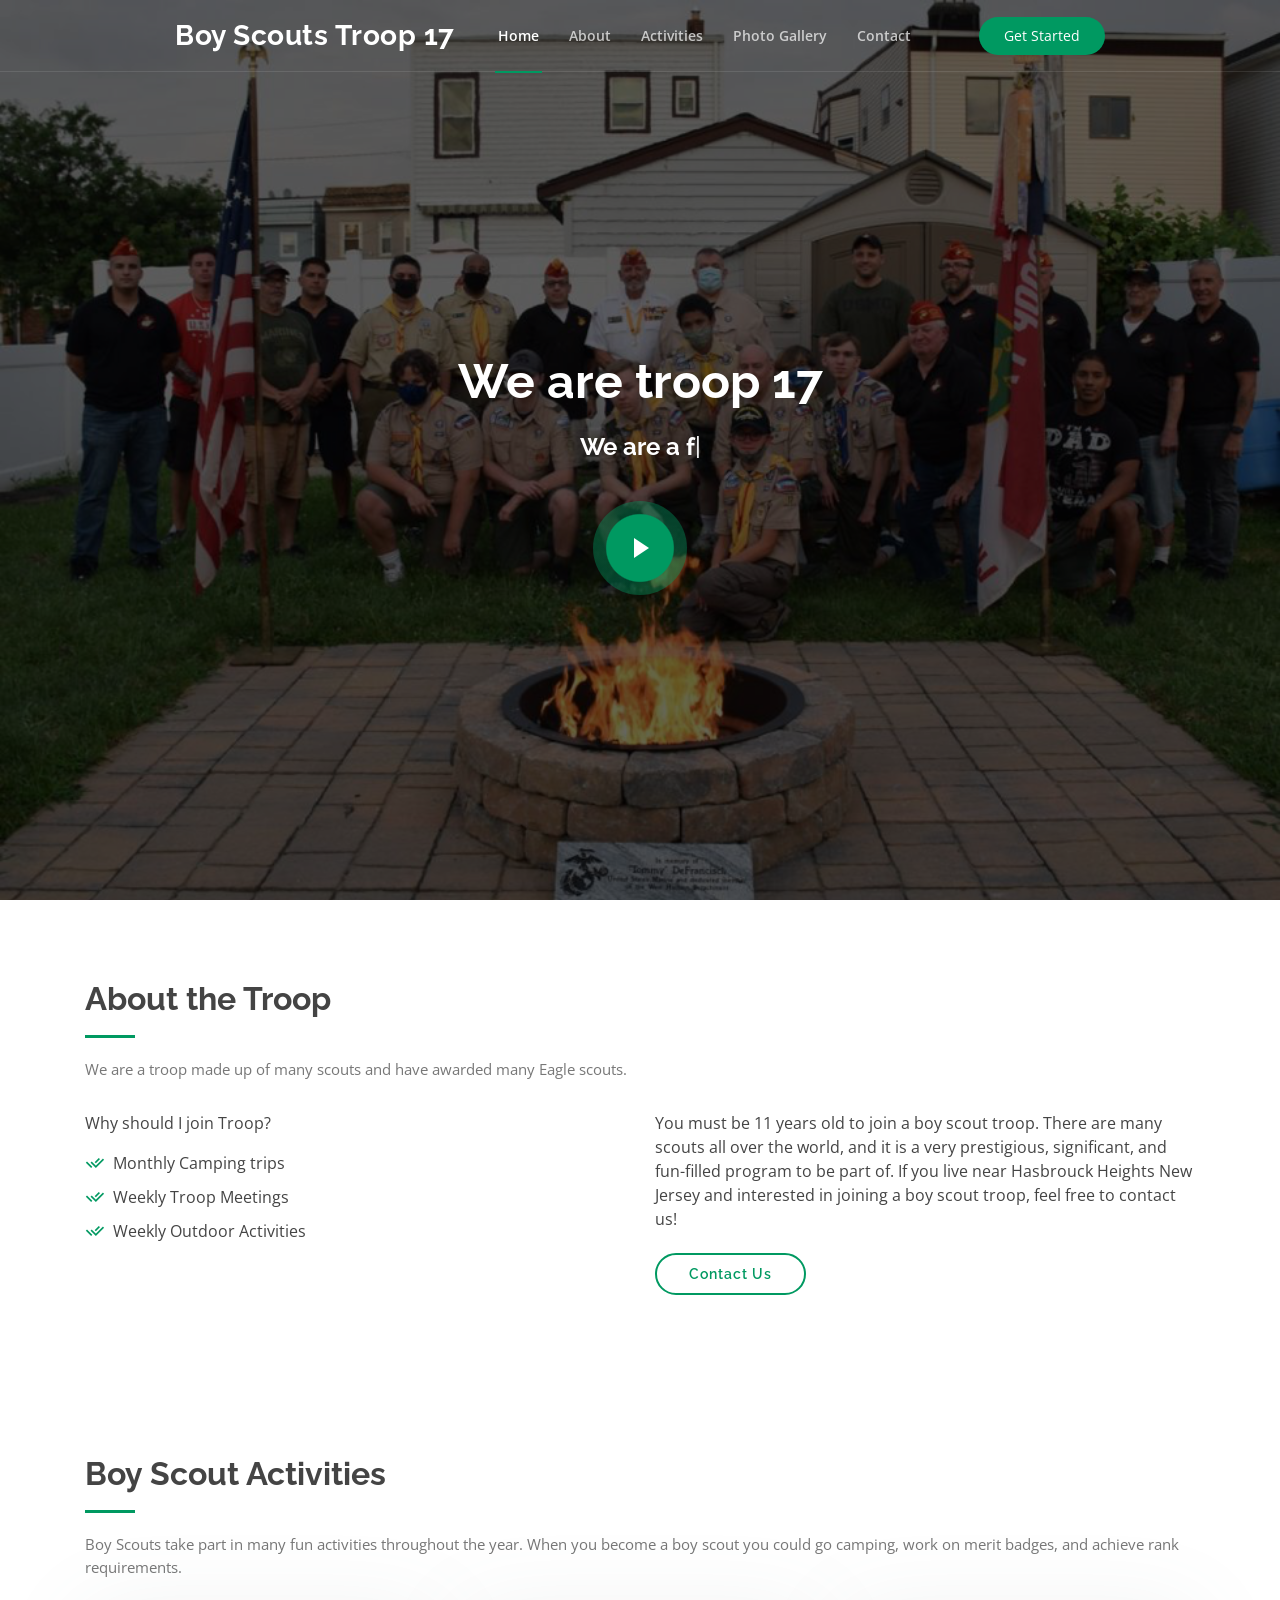
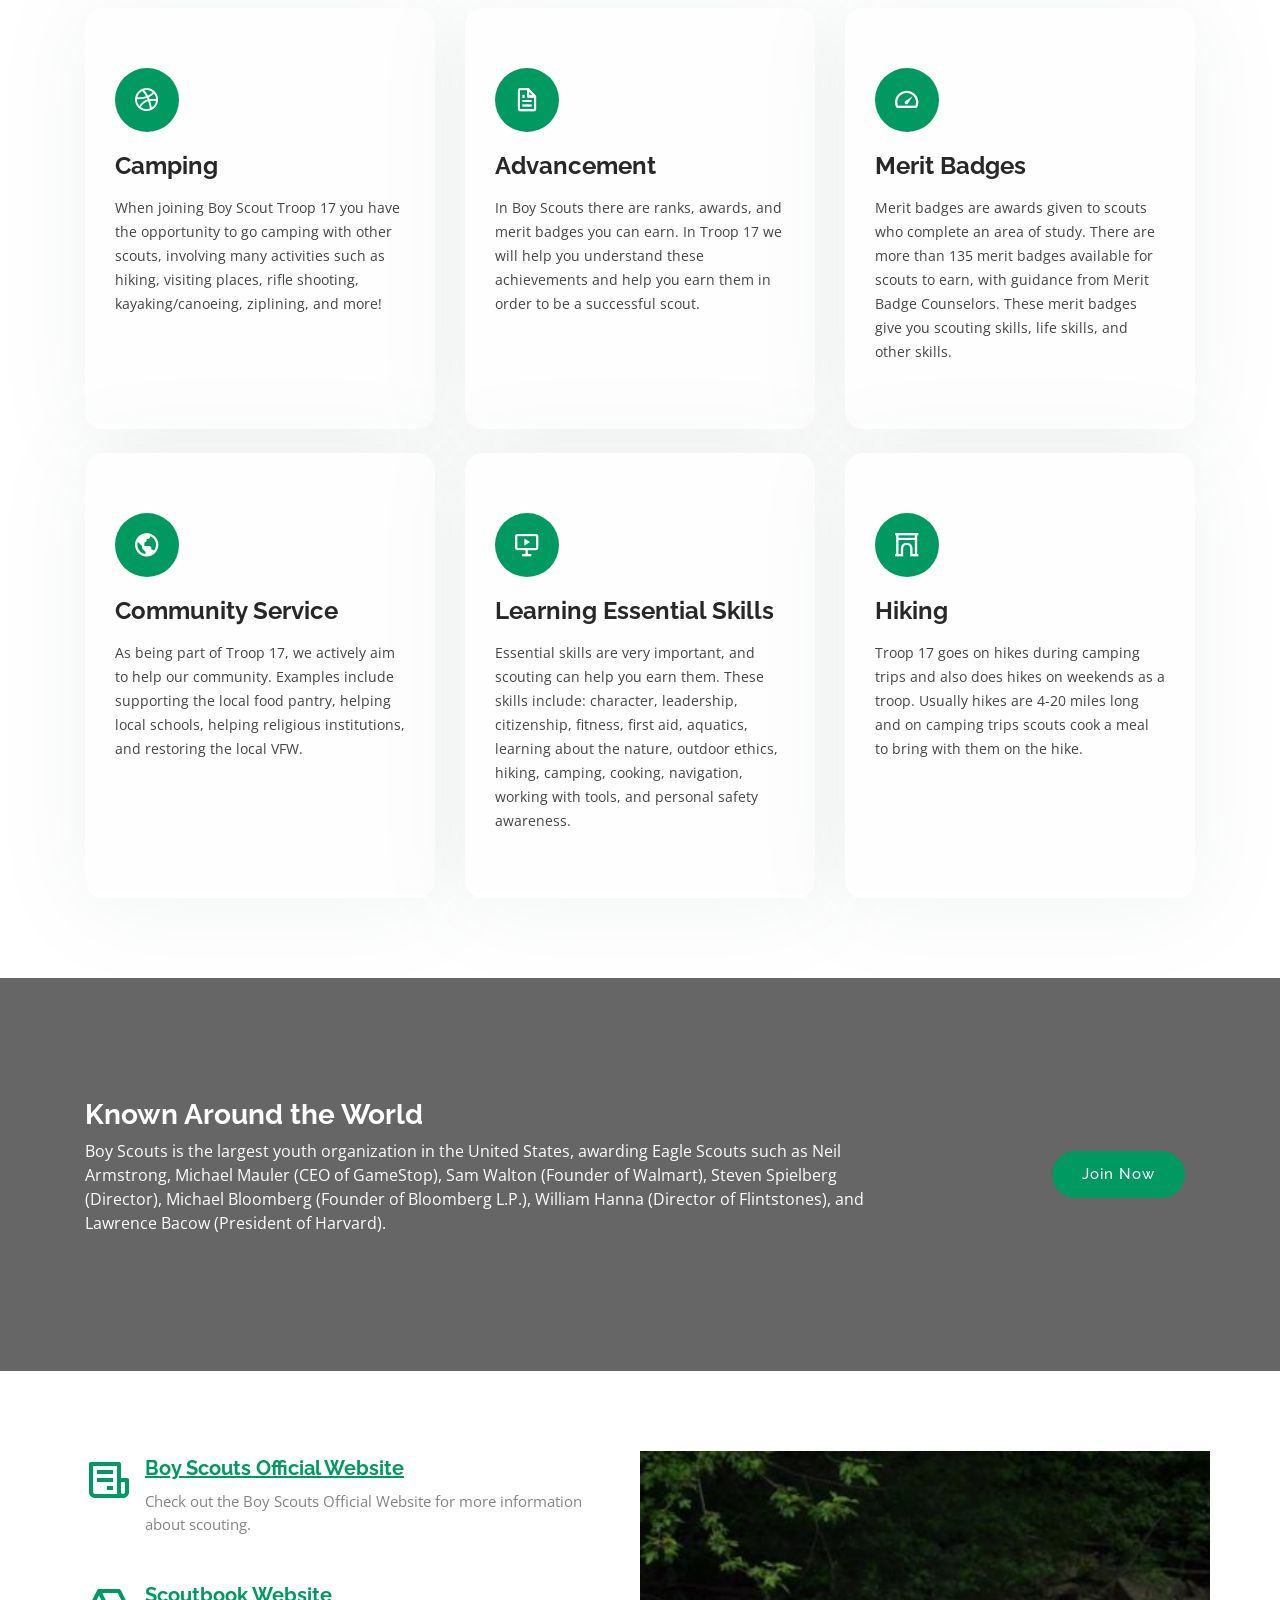
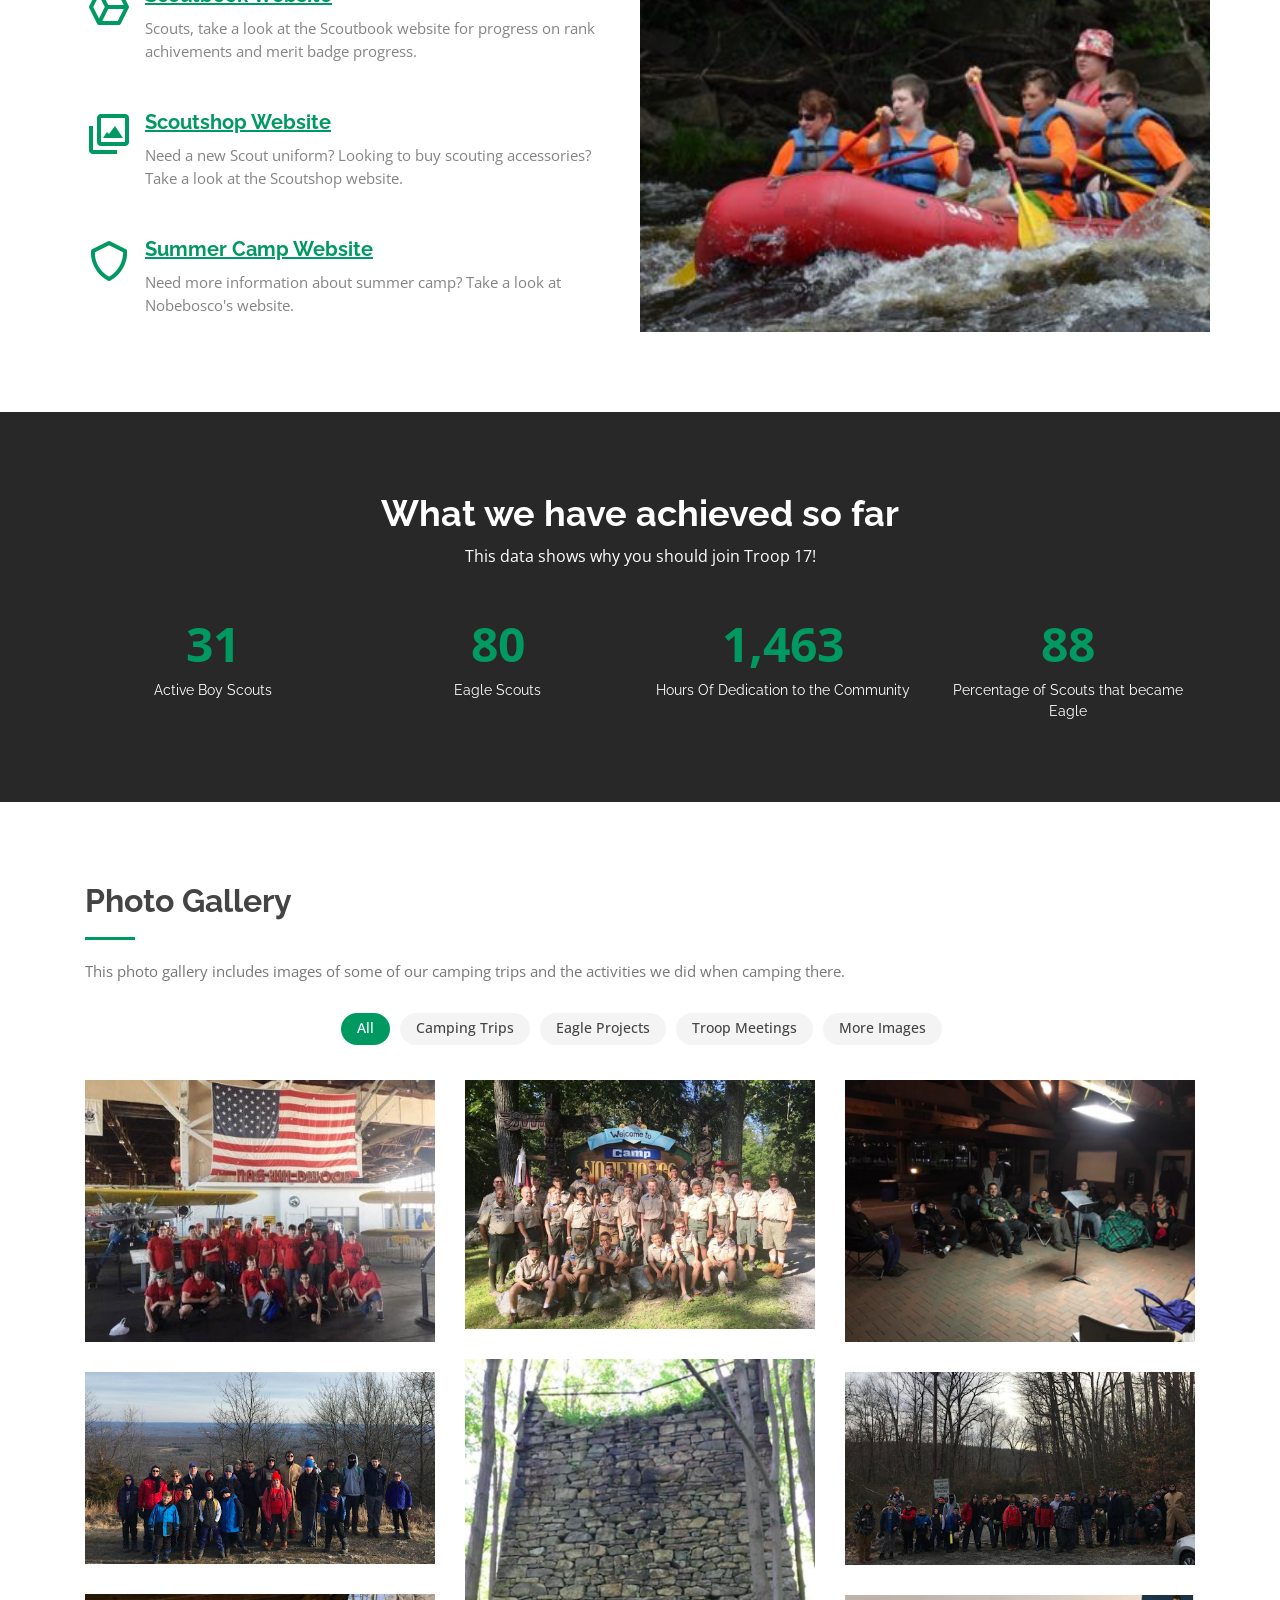
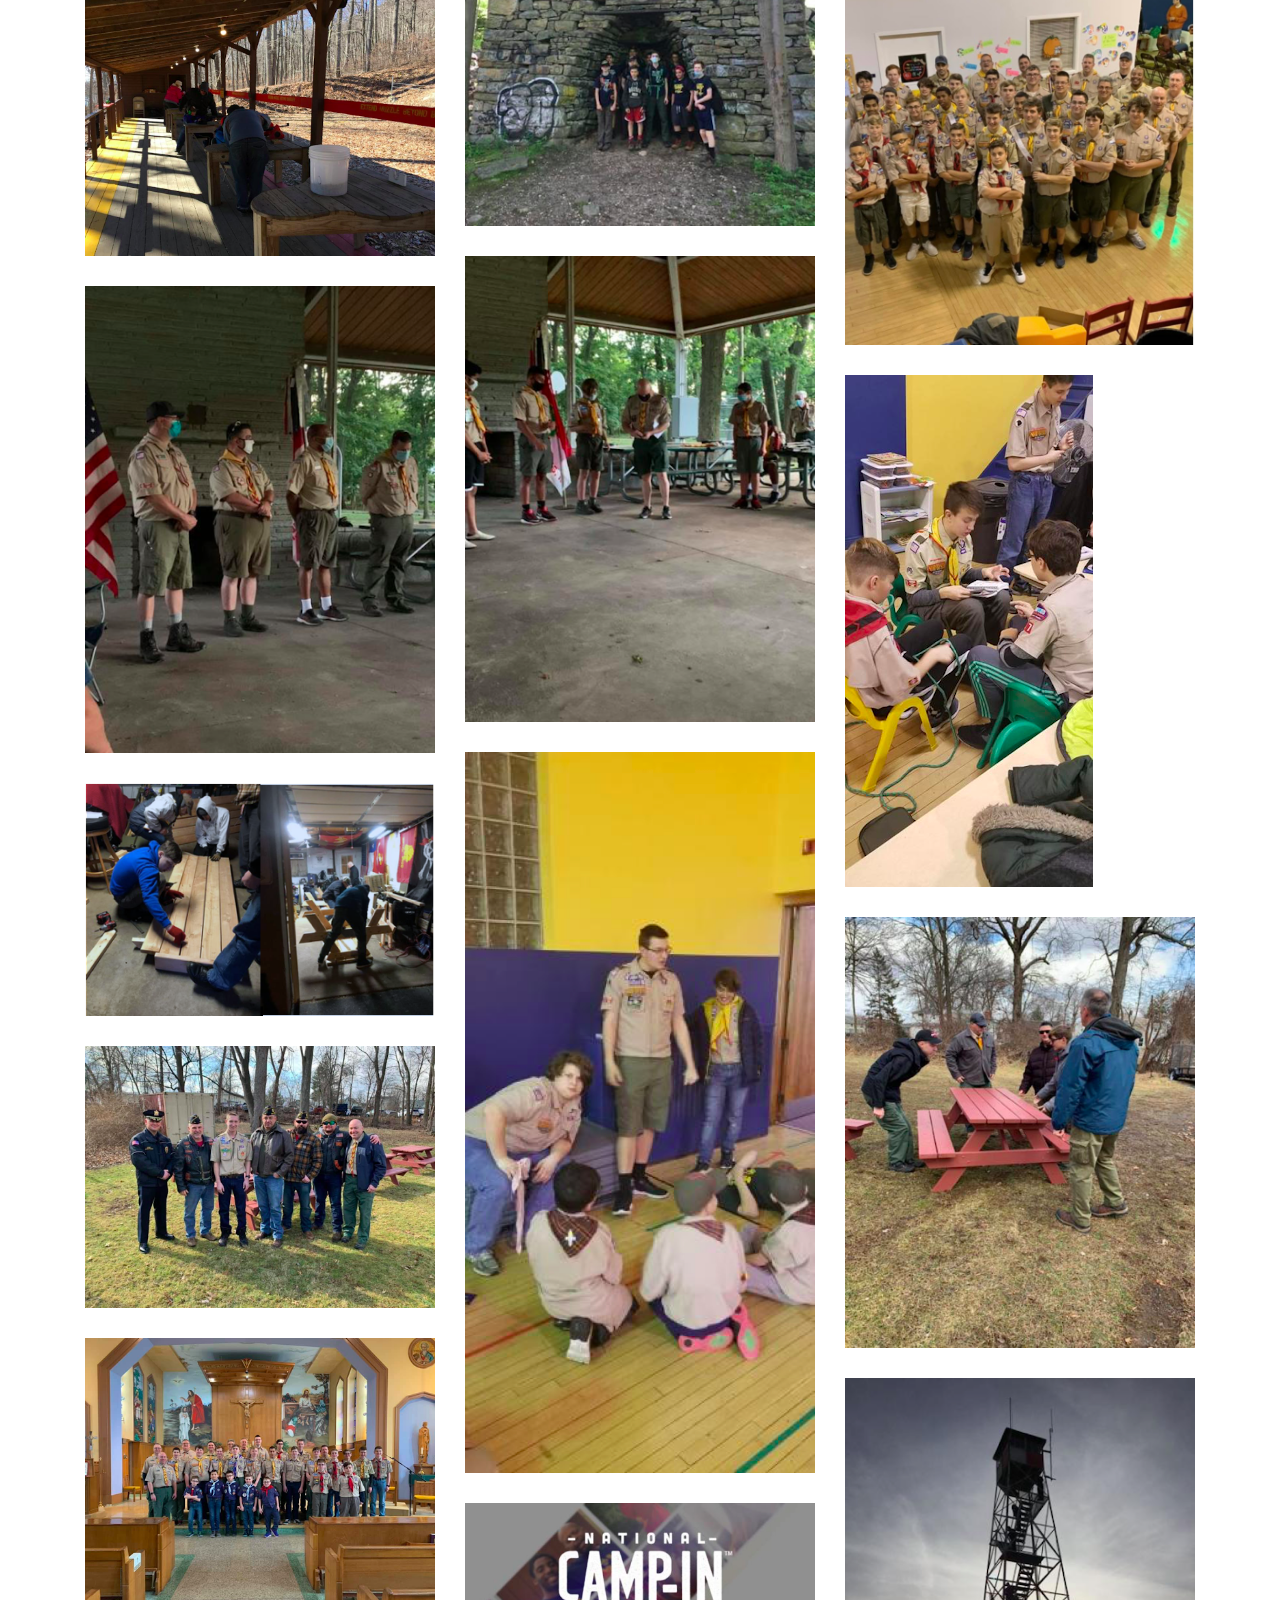
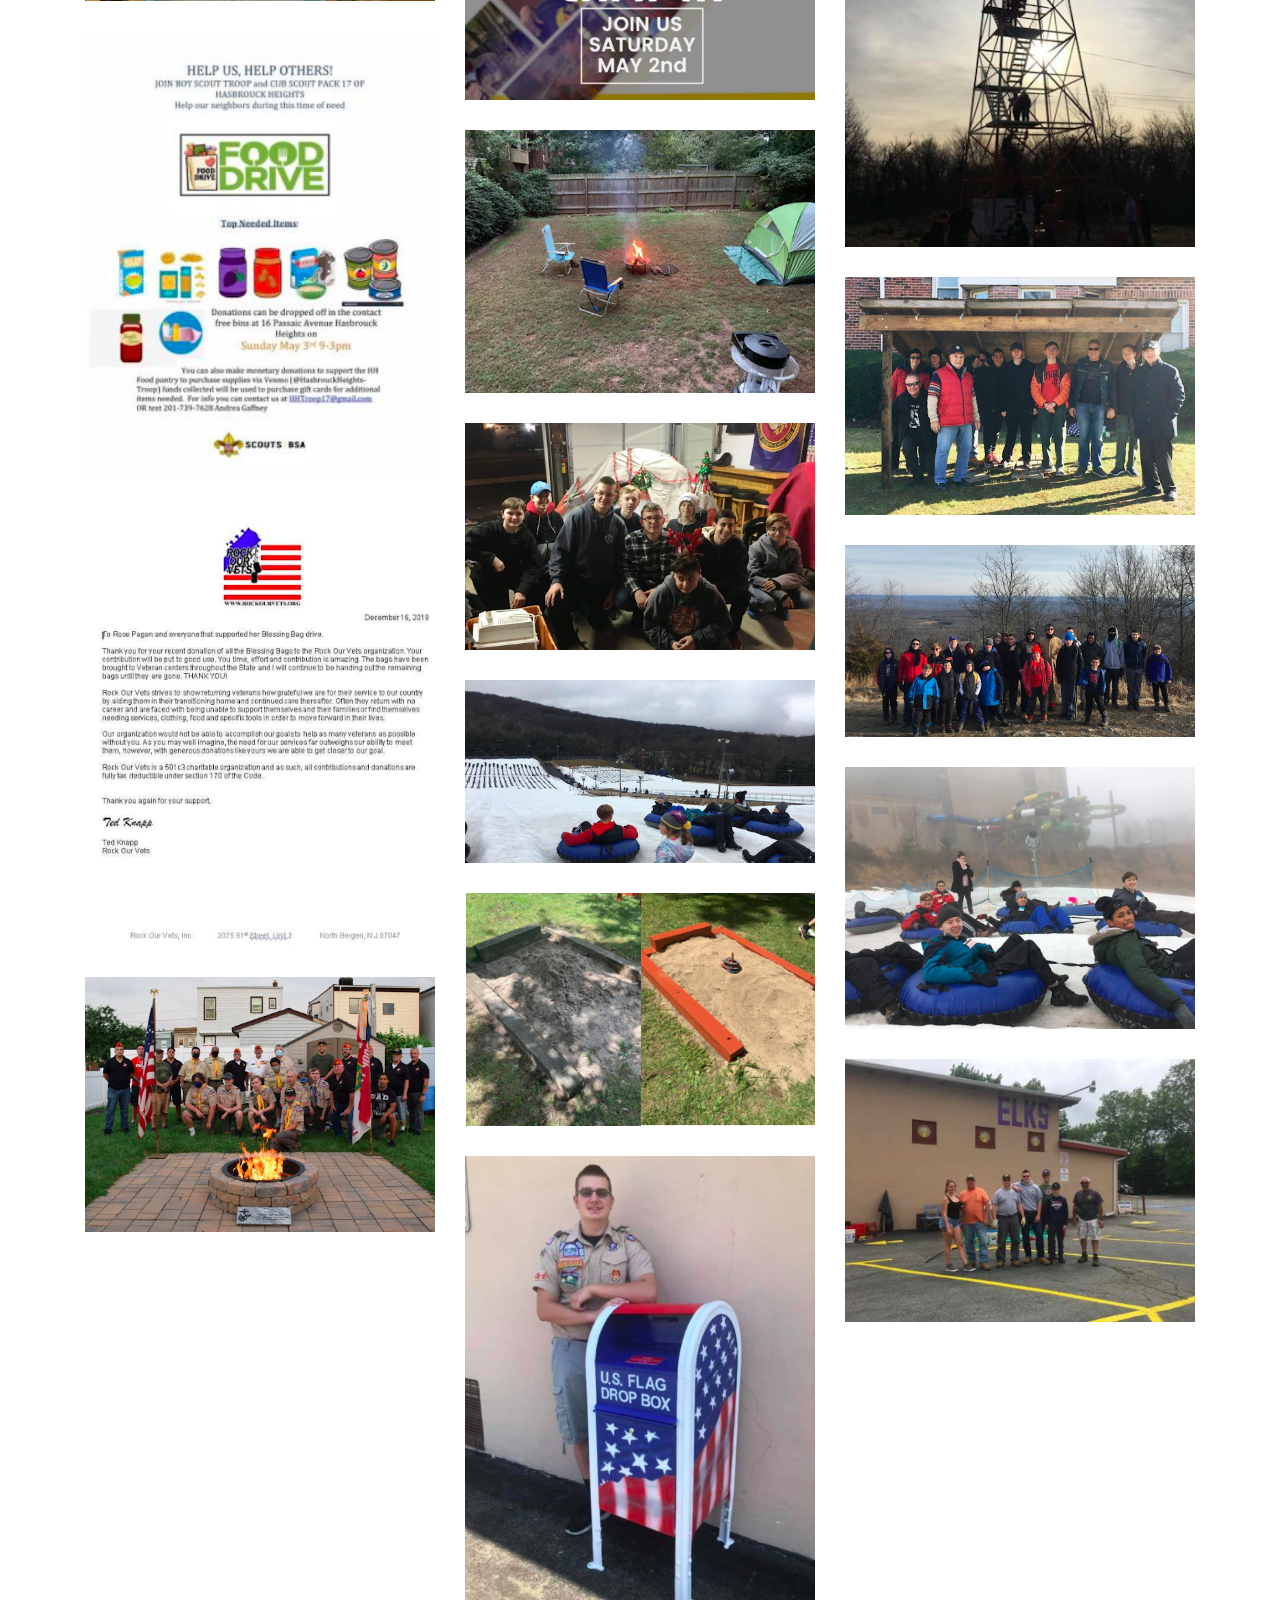
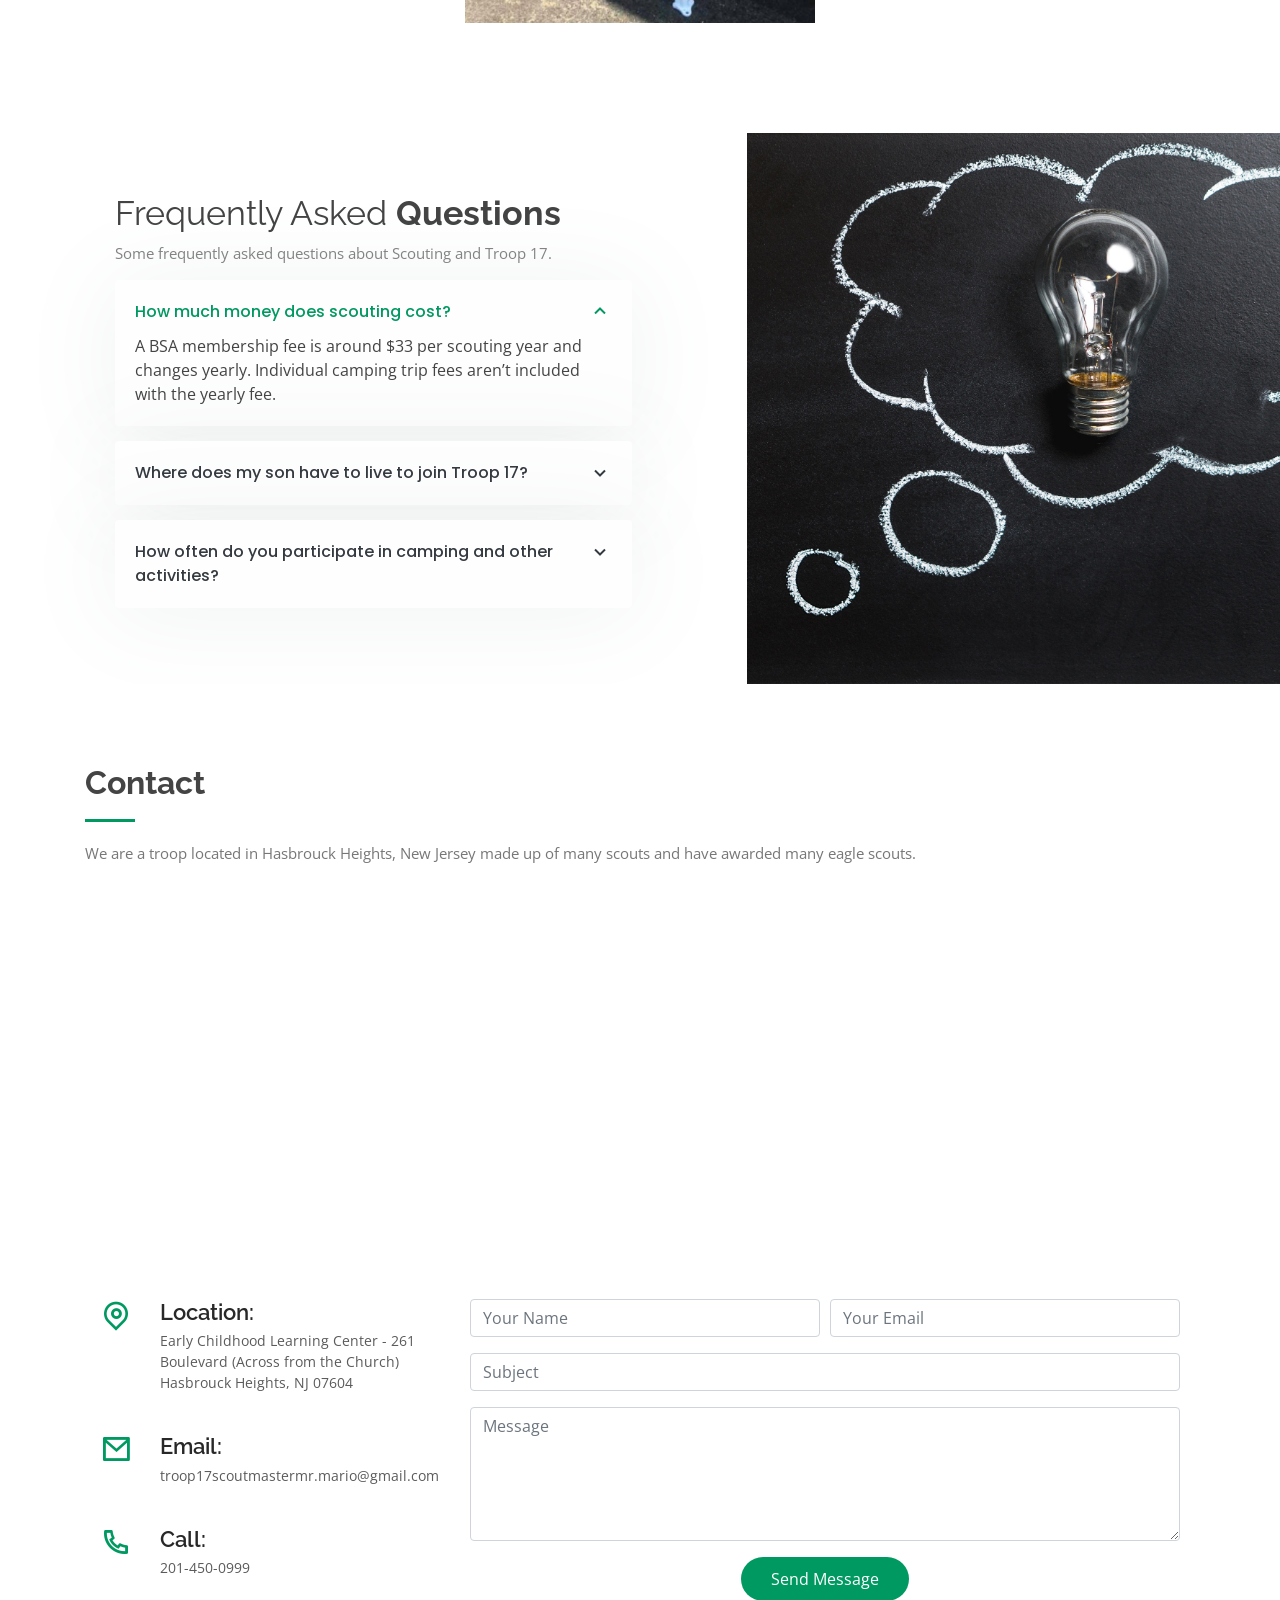
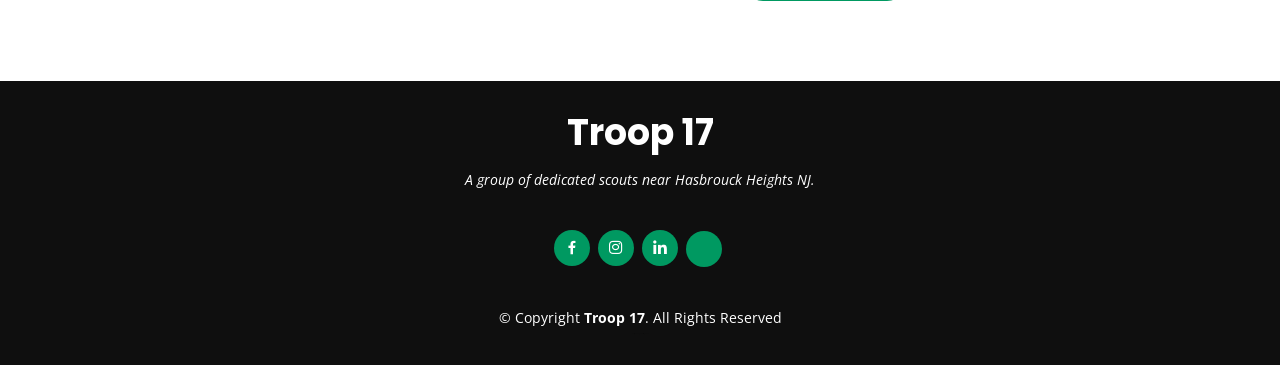
==== index.html @ 114a2022 "fixed typewriter bugs" ====
<!DOCTYPE html>
<html lang="en">

<head>
  <meta charset="utf-8">
  <meta content="width=device-width, initial-scale=1.0" name="viewport">

  <title>Troop 17</title>
  <meta content="" name="description">
  <meta content="" name="keywords">

  <!-- Favicons -->
  <link href="assets/img/hhtroop17fav.png" rel="icon">
  <link href="assets/img/hhtroop17fav.png" rel="apple-touch-icon">
  
  <!--Start of Tawk.to Script-->
<script type="text/javascript">
var Tawk_API=Tawk_API||{}, Tawk_LoadStart=new Date();
(function(){
var s1=document.createElement("script"),s0=document.getElementsByTagName("script")[0];
s1.async=true;
s1.src='https://embed.tawk.to/5f2df989ed9d9d2627091a05/default';
s1.charset='UTF-8';
s1.setAttribute('crossorigin','*');
s0.parentNode.insertBefore(s1,s0);
})();
</script>
<!--End of Tawk.to Script-->

  <!-- Google Fonts -->
  <link href="https://fonts.googleapis.com/css?family=Open+Sans:300,300i,400,400i,600,600i,700,700i|Raleway:300,300i,400,400i,500,500i,600,600i,700,700i|Poppins:300,300i,400,400i,500,500i,600,600i,700,700i" rel="stylesheet">

  <!-- Vendor CSS Files -->
  <link href="assets/vendor/bootstrap/css/bootstrap.min.css" rel="stylesheet">
  <link href="assets/vendor/icofont/icofont.min.css" rel="stylesheet">
  <link href="assets/vendor/boxicons/css/boxicons.min.css" rel="stylesheet">
  <link href="assets/vendor/remixicon/remixicon.css" rel="stylesheet">
  <link href="assets/vendor/venobox/venobox.css" rel="stylesheet">
  <link href="assets/vendor/owl.carousel/assets/owl.carousel.min.css" rel="stylesheet">

  <!-- Template Main CSS File -->
  <link href="assets/css/style.css" rel="stylesheet">

  <!--Page clip CSS-->
  <link rel="stylesheet" href="https://s.pageclip.co/v1/pageclip.css" media="screen">

  <!-- =======================================================
  * Template Name: KnightOne - v2.1.0
  * Template URL: https://bootstrapmade.com/knight-simple-one-page-bootstrap-template/
  * Author: BootstrapMade.com
  * License: https://bootstrapmade.com/license/
  ======================================================== -->
</head>

<body>

  <!-- ======= Header ======= -->
  <header id="header" class="fixed-top ">
    <div class="container-fluid">

      <div class="row justify-content-center">
        <div class="col-xl-9 d-flex align-items-center justify-content-between">
          <h1 class="logo"><a href="index.html">Boy Scouts Troop 17</a></h1>
          <!-- Uncomment below if you prefer to use an image logo -->
          <!-- <a href="index.html" class="logo"><img src="assets/img/logo.png" alt="" class="img-fluid"></a>-->

          <nav class="nav-menu d-none d-lg-block">
            <ul>
              <li class="active"><a href="index.html">Home</a></li>
              <li><a href="#about">About</a></li>
              <li><a href="#activities">Activities</a></li>
              <li><a href="#portfolio">Photo Gallery</a></li>
              <li><a href="#contact">Contact</a></li>

            </ul>
          </nav><!-- .nav-menu -->

          <a href="#about" class="get-started-btn scrollto">Get Started</a>
        </div>
      </div>

    </div>
  </header><!-- End Header -->

  <!-- ======= Hero Section ======= -->
  <section id="hero" class="d-flex flex-column justify-content-center">
    <div class="container">
      <div class="row justify-content-center">
        <div class="col-xl-8">
          <h1 class="intro-title mb-4">We are troop 17</h1>
          <h2 class="intro-subtitle"><span class="text-slider-items" style=" display: none;">We are a troop, We are a family</span><strong class="text-slider" style="color: white"></strong></h2>
          <a href="https://www.youtube.com/watch?v=chnOUp2QzLY" class="venobox play-btn mb-4" data-vbtype="video" data-autoplay="true"></a>
        </div>
      </div>
    </div>
  </section><!-- End Hero -->

  <main id="main">

    <!-- ======= About Us Section ======= -->
    <section id="about" class="about">
      <div class="container">

        <div class="section-title">
          <h2>About the Troop</h2>
          <p> We are a troop made up of many scouts and have awarded many Eagle scouts.</p>
        </div>

        <div class="row content">
          <div class="col-lg-6">
            <p>
             Why should I join Troop?
            </p>
            <ul>
              <li><i class="ri-check-double-line"></i> Monthly Camping trips</li>
              <li><i class="ri-check-double-line"></i> Weekly Troop Meetings</li>
              <li><i class="ri-check-double-line"></i> Weekly Outdoor Activities</li>
            </ul>
          </div>
          <div class="col-lg-6 pt-4 pt-lg-0">
            <p>
              You must be 11 years old to join a boy scout troop. There are many scouts all over the world, and 
              it is a very prestigious, significant, and fun-filled program to be part of. If you live near Hasbrouck Heights New Jersey 
              and interested in joining a boy scout troop, feel free to contact us!

            </p>
            <a href="#contact" class="btn-learn-more scrollto">Contact Us</a>
          </div>
        </div>

      </div>
    </section><!-- End About Us Section -->

    <!-- ======= Activities Section ======= -->
    <section id="activities" class="services">
      <div class="container">

        <div class="section-title">
          <h2>Boy Scout Activities</h2>
          <p>Boy Scouts take part in many fun activities throughout the year. When you become a boy scout you could go camping, work on merit badges, and achieve rank requirements.</p>
        </div>

        <div class="row">
          <div class="col-lg-4 col-md-6 d-flex align-items-stretch">
            <div class="icon-box">
              <div class="icon"><i class="bx bxl-dribbble"></i></div>
              <h4><a href="">Camping</a></h4>
              <p>When joining Boy Scout Troop 17 you have the opportunity to go camping with other scouts, involving many activities such as hiking, visiting places, rifle shooting, kayaking/canoeing, ziplining, and more!</p>
            </div>
          </div>

          <div class="col-lg-4 col-md-6 d-flex align-items-stretch mt-4 mt-md-0">
            <div class="icon-box">
              <div class="icon"><i class="bx bx-file"></i></div>
              <h4><a href="">Advancement</a></h4>
              <p>In Boy Scouts  there are ranks, awards, and merit badges you can earn. In Troop 17 we will help you understand these achievements and help you earn them in order to be a successful scout.</p>
            </div>
          </div>

          <div class="col-lg-4 col-md-6 d-flex align-items-stretch mt-4 mt-lg-0">
            <div class="icon-box">
              <div class="icon"><i class="bx bx-tachometer"></i></div>
              <h4><a href="">Merit Badges</a></h4>
              <p>Merit badges are awards given to scouts who complete an area of study. There are more than 135 merit badges available for scouts to earn, with guidance from Merit Badge Counselors. These merit badges give you scouting skills, life skills, and other skills.</p>
            </div>
          </div>

          <div class="col-lg-4 col-md-6 d-flex align-items-stretch mt-4">
            <div class="icon-box">
              <div class="icon"><i class="bx bx-world"></i></div>
              <h4><a href="">Community Service</a></h4>
              <p>As being part of Troop 17, we actively aim to help our community. Examples include supporting the local food pantry, helping local schools, helping religious institutions, and restoring the local VFW.</p>
            </div>
          </div>

          <div class="col-lg-4 col-md-6 d-flex align-items-stretch mt-4">
            <div class="icon-box">
              <div class="icon"><i class="bx bx-slideshow"></i></div>
              <h4><a href="">Learning Essential Skills</a></h4>
              <p>Essential skills are very important, and scouting can help you earn them. These skills include: character, leadership, citizenship, fitness, first aid, aquatics, learning about the nature, outdoor ethics, hiking, camping, cooking, navigation, working with tools, and personal safety awareness.</p>
            </div>
          </div>

          <div class="col-lg-4 col-md-6 d-flex align-items-stretch mt-4">
            <div class="icon-box">
              <div class="icon"><i class="bx bx-arch"></i></div>
              <h4><a href="">Hiking</a></h4>
              <p>Troop 17 goes on hikes during camping trips and also does hikes on weekends as a troop. Usually hikes are 4-20 miles long and on camping trips scouts cook a meal to bring with them on the hike.</p>
            </div>
          </div>

        </div>

      </div>
    </section><!-- End Activities Section -->

    <!-- ======= Cta Section ======= -->
    <section id="cta" class="cta">
      <div class="container">

        <div class="row">
          <div class="col-lg-9 text-center text-lg-left">
            <h3>Known Around the World</h3>
            <p>Boy Scouts is the largest youth organization in the United States, awarding Eagle Scouts such as Neil Armstrong, Michael Mauler (CEO of GameStop), Sam Walton (Founder of Walmart), Steven Spielberg (Director), Michael Bloomberg (Founder of Bloomberg L.P.), William Hanna (Director of Flintstones), and Lawrence Bacow (President of Harvard).</p>
          </div>
          <div class="col-lg-3 cta-btn-container text-center">
            <a href="#contact" class="cta-btn align-middle scrollto" href="#">Join Now</a> 
          </div>
        </div>

      </div>
    </section><!-- End Cta Section -->

    <!-- ======= Features Section ======= -->
    <section id="features" class="features">
      <div class="container">

        <div class="row">
          <div class="col-lg-6 order-2 order-lg-1">
            <div class="icon-box mt-5 mt-lg-0">
              <i class="bx bx-receipt"></i>
              <a href="http://www.scouting.org"><h4><u>Boy Scouts Official Website</a></u></h4>
              <p>Check out the Boy Scouts Official Website for more information about scouting.</p>
            </div>
            <div class="icon-box mt-5">
              <i class="bx bx-cube-alt"></i>
              <a href="http://www.scoutbook.com"><h4><u>Scoutbook Website</a></u></h4>
              <p>Scouts, take a look at the Scoutbook website for progress on rank achivements and merit badge progress.</p>
            </div>
            <div class="icon-box mt-5">
              <i class="bx bx-images"></i>
              <a href="http://www.scoutshop.org"><h4><u>Scoutshop Website</a></u></h4>
              <p>Need a new Scout uniform? Looking to buy scouting accessories? Take a look at the Scoutshop website.</p>
            </div>
            <div class="icon-box mt-5">
              <i class="bx bx-shield"></i>
              <a href="http://www.campnobebosco.org"><h4><u>Summer Camp Website</a></u></h4>
              <p>Need more information about summer camp? Take a look at Nobebosco's website.</p>
            </div>
          </div>
          <div class="image col-lg-6 order-1 order-lg-2" style='background-image: url("assets/img/features.jpg");'></div>
        </div>

      </div>
    </section><!-- End Features Section -->

    <!-- ======= Counts Section ======= -->
    <section id="counts" class="counts">
      <div class="container">

        <div class="text-center title">
          <h3>What we have achieved so far</h3>
          <p>This data shows why you should join Troop 17!</p>
        </div>

        <div class="row counters">

          <div class="col-lg-3 col-6 text-center">
            <span data-toggle="counter-up">31</span>
            <p>Active Boy Scouts</p>
          </div>

          <div class="col-lg-3 col-6 text-center">
            <span data-toggle="counter-up">80</span>
            <p>Eagle Scouts</p>
          </div>

          <div class="col-lg-3 col-6 text-center">
            <span data-toggle="counter-up">1,463</span>
            <p>Hours Of Dedication to the Community</p>
          </div>

          <div class="col-lg-3 col-6 text-center">
            <span data-toggle="counter-up">88</span>
            <p>Percentage of Scouts that became Eagle</p>
          </div>
          
        </div>

      </div>
    </section><!-- End Counts Section -->

    <!-- ======= Photo Gallery Section ======= -->
    <section id="portfolio" class="portfolio">
      <div class="container">

        <div class="section-title">
          <h2>Photo Gallery</h2>
          <p>This photo gallery includes images of some of our camping trips and the activities we did when camping there.</p>
        </div>

        <div class="row">
          <div class="col-lg-12 d-flex justify-content-center">
            <ul id="portfolio-flters">
              <li data-filter="*" class="filter-active">All</li>
              <li data-filter=".filter-app">Camping Trips</li>
              <li data-filter=".filter-card">Eagle Projects</li>
              <li data-filter=".filter-web">Troop Meetings</li>
              <li data-filter=".filter-img">More Images</li>
            </ul>
          </div>
        </div>

        <div class="row portfolio-container">

          <div class="col-lg-4 col-md-6 portfolio-item filter-app">
            <img src="assets/img/portfolio/portfolio-1.jpg" class="img-fluid" alt="">
            <div class="portfolio-info">
              <h4>US Coastguard Bootcamp</h4>
              <p>Cape May Camping</p>
              <a href="assets/img/portfolio/portfolio-1.jpg" data-gall="portfolioGallery" class="venobox preview-link" title="Camping Trip 1"><i class="bx bx-plus"></i></a>
            </div>
          </div>

          <div class="col-lg-4 col-md-6 portfolio-item filter-app">
            <img src="assets/img/portfolio/portfolio-2.jpg" class="img-fluid" alt="">
            <div class="portfolio-info">
              <h4>Summer Camp 2019</h4>
              <p>Camp NoBebosco</p>
              <a href="assets/img/portfolio/portfolio-2.jpg" data-gall="portfolioGallery" class="venobox preview-link" title="Camping Trip 2"><i class="bx bx-plus"></i></a>
            </div>
          </div>

          <div class="col-lg-4 col-md-6 portfolio-item filter-app">
            <img src="assets/img/portfolio/portfolio-3.jpg" class="img-fluid" alt="">
            <div class="portfolio-info">
              <h4>Catholic Retreat</h4>
              <p>Palisades Interstate Park</p>
              <a href="assets/img/portfolio/portfolio-3.jpg" data-gall="portfolioGallery" class="venobox preview-link" title="Camping Trip 3"><i class="bx bx-plus"></i></a>
            </div>
          </div>
          
          <div class="col-lg-4 col-md-6 portfolio-item filter-app">
            <img src="assets/img/portfolio/portfolio-16.jpg" class="img-fluid" alt="">
            <div class="portfolio-info">
              <h4>Splitrock Reservoir Camping</h4>
              <p>16 mile hike</p>
              <a href="assets/img/portfolio/portfolio-16.jpg" data-gall="portfolioGallery" class="venobox preview-link" title="Camping Trip 4"><i class="bx bx-plus"></i></a>
            </div>
          </div>
          
          <div class="col-lg-4 col-md-6 portfolio-item filter-app">
            <img src="assets/img/portfolio/portfolio-17.jpg" class="img-fluid" alt="">
            <div class="portfolio-info">
              <h4>NoBeBosCo Cabin Camping</h4>
              <p>February 14-17, 2020</p>
              <a href="assets/img/portfolio/portfolio-17.jpg" data-gall="portfolioGallery" class="venobox preview-link" title="Camping Trip 5"><i class="bx bx-plus"></i></a>
            </div>
          </div>
          
          <div class="col-lg-4 col-md-6 portfolio-item filter-app">
            <img src="assets/img/portfolio/portfolio-18.jpg" class="img-fluid" alt="">
            <div class="portfolio-info">
              <h4>NoBeBosCo Cabin Camping</h4>
              <p>February 14-17, 2020</p>
              <a href="assets/img/portfolio/portfolio-18.jpg" data-gall="portfolioGallery" class="venobox preview-link" title="Camping Trip 6"><i class="bx bx-plus"></i></a>
            </div>
          </div>
          
          <div class="col-lg-4 col-md-6 portfolio-item filter-app">
            <img src="assets/img/portfolio/portfolio-19.jpg" class="img-fluid" alt="">
            <div class="portfolio-info">
              <h4>NoBeBosCo Cabin Camping</h4>
              <p>February 14-17, 2020</p>
              <a href="assets/img/portfolio/portfolio-19.jpg" data-gall="portfolioGallery" class="venobox preview-link" title="Camping Trip 7"><i class="bx bx-plus"></i></a>
            </div>
          </div>

          <div class="col-lg-4 col-md-6 portfolio-item filter-web">
            <img src="assets/img/portfolio/portfolio-4.jpg" class="img-fluid" alt="">
            <div class="portfolio-info">
              <h4>Court of Honor</h4>
              <p>October 2019</p>
              <a href="assets/img/portfolio/portfolio-4.jpg" data-gall="portfolioGallery" class="venobox preview-link" title="Troop Meeting 1"><i class="bx bx-plus"></i></a>
            </div>
          </div>
          
          <div class="col-lg-4 col-md-6 portfolio-item filter-web">
            <img src="assets/img/portfolio/portfolio-20.jpg" class="img-fluid" alt="">
            <div class="portfolio-info">
              <h4>Court of Honor during Pandemic</h4>
              <p>July 9, 2020</p>
              <a href="assets/img/portfolio/portfolio-20.jpg" data-gall="portfolioGallery" class="venobox preview-link" title="Troop Meeting 4"><i class="bx bx-plus"></i></a>
            </div>
          </div>
          
          <div class="col-lg-4 col-md-6 portfolio-item filter-web">
            <img src="assets/img/portfolio/portfolio-21.jpg" class="img-fluid" alt="">
            <div class="portfolio-info">
              <h4>Court of Honor during Pandemic</h4>
              <p>July 9, 2020</p>
              <a href="assets/img/portfolio/portfolio-21.jpg" data-gall="portfolioGallery" class="venobox preview-link" title="Troop Meeting 5"><i class="bx bx-plus"></i></a>
            </div>
          </div>

          <div class="col-lg-4 col-md-6 portfolio-item filter-web">
            <img src="assets/img/portfolio/portfolio-5.jpg" class="img-fluid" alt="">
            <div class="portfolio-info">
              <h4>Scouts Teaching Scouts</h4>
              <p>Troop Meeting</p>
              <a href="assets/img/portfolio/portfolio-5.jpg" data-gall="portfolioGallery" class="venobox preview-link" title="Troop Meeting 2"><i class="bx bx-plus"></i></a>
            </div>
          </div>

          <div class="col-lg-4 col-md-6 portfolio-item filter-web">
            <img src="assets/img/portfolio/portfolio-6.jpg" class="img-fluid" alt="">
            <div class="portfolio-info">
              <h4>2020 Klondike Preparation</h4>
              <p>Troop Meeting</p>
              <a href="assets/img/portfolio/portfolio-6.jpg" data-gall="portfolioGallery" class="venobox preview-link" title="Troop Meeting 3"><i class="bx bx-plus"></i></a>
            </div>
          </div>

          <div class="col-lg-4 col-md-6 portfolio-item filter-card">
            <img src="assets/img/portfolio/portfolio-7.jpg" class="img-fluid" alt="">
            <div class="portfolio-info">
              <h4>Ray Pizzo’s Eagle Project</h4>
              <p>Eagle Project</p>
              <a href="assets/img/portfolio/portfolio-7.jpg" data-gall="portfolioGallery" class="venobox preview-link" title="Eagle Project 1"><i class="bx bx-plus"></i></a>
            </div>
          </div>
          
          <div class="col-lg-4 col-md-6 portfolio-item filter-card">
            <img src="assets/img/portfolio/portfolio-10.jpg" class="img-fluid" alt="">
            <div class="portfolio-info">
              <h4>Ray Pizzo’s Eagle Project</h4>
              <p>Eagle Project</p>
              <a href="assets/img/portfolio/portfolio-10.jpg" data-gall="portfolioGallery" class="venobox preview-link" title="Eagle Project 2"><i class="bx bx-plus"></i></a>
            </div>
          </div>
          
          <div class="col-lg-4 col-md-6 portfolio-item filter-card">
            <img src="assets/img/portfolio/portfolio-11.jpg" class="img-fluid" alt="">
            <div class="portfolio-info">
              <h4>Ray Pizzo’s Eagle Project</h4>
              <p>Eagle Project</p>
              <a href="assets/img/portfolio/portfolio-11.jpg" data-gall="portfolioGallery" class="venobox preview-link" title="Eagle Project 3"><i class="bx bx-plus"></i></a>
            </div>
          </div>
          
          <div class="col-lg-4 col-md-6 portfolio-item filter-img">
            <img src="assets/img/portfolio/portfolio-12.jpg" class="img-fluid" alt="">
            <div class="portfolio-info">
              <h4>Troop 17 & Pack 17 Scout Sunday</h4>
              <p>Corpus Christi Church Mass</p>
              <a href="assets/img/portfolio/portfolio-12.jpg" data-gall="portfolioGallery" class="venobox preview-link" title="More Images 1"><i class="bx bx-plus"></i></a>
            </div>
          </div>
          
          <div class="col-lg-4 col-md-6 portfolio-item filter-img">
            <img src="assets/img/portfolio/portfolio-24.jpg" class="img-fluid" alt="">
            <div class="portfolio-info">
              <h4>Firetower NoBeBosCo</h4>
              <p>Hiking Trip</p>
              <a href="assets/img/portfolio/portfolio-24.jpg" data-gall="portfolioGallery" class="venobox preview-link" title="More Images 2"><i class="bx bx-plus"></i></a>
            </div>
          </div>
          
          <div class="col-lg-4 col-md-6 portfolio-item filter-img">
            <img src="assets/img/portfolio/portfolio-25.jpg" class="img-fluid" alt="">
            <div class="portfolio-info">
              <h4>Virtual National Camporee</h4>
              <p>May 2-3, 2020</p>
              <a href="assets/img/portfolio/portfolio-25.jpg" data-gall="portfolioGallery" class="venobox preview-link" title="More Images 3"><i class="bx bx-plus"></i></a>
            </div>
          </div>
          
          <div class="col-lg-4 col-md-6 portfolio-item filter-img">
            <img src="assets/img/portfolio/portfolio-26.jpg" class="img-fluid" alt="">
            <div class="portfolio-info">
              <h4>Virtual Food Drive</h4>
              <p>April 30, 2020</p>
              <a href="assets/img/portfolio/portfolio-26.jpg" data-gall="portfolioGallery" class="venobox preview-link" title="More Images 4"><i class="bx bx-plus"></i></a>
            </div>
          </div>
          
          <div class="col-lg-4 col-md-6 portfolio-item filter-img">
            <img src="assets/img/portfolio/portfolio-27.jpg" class="img-fluid" alt="">
            <div class="portfolio-info">
              <h4>Overnight Virtual Camping</h4>
              <p>May 5, 2020</p>
              <a href="assets/img/portfolio/portfolio-27.jpg" data-gall="portfolioGallery" class="venobox preview-link" title="More Images 5"><i class="bx bx-plus"></i></a>
            </div>
          </div>
          
          <div class="col-lg-4 col-md-6 portfolio-item filter-img">
            <img src="assets/img/portfolio/portfolio-28.jpg" class="img-fluid" alt="">
            <div class="portfolio-info">
              <h4>Assisting Nativity Setup</h4>
              <p>Corpus Christi Church</p>
              <a href="assets/img/portfolio/portfolio-28.jpg" data-gall="portfolioGallery" class="venobox preview-link" title="More Images 6"><i class="bx bx-plus"></i></a>
            </div>
          </div>
          
          <div class="col-lg-4 col-md-6 portfolio-item filter-img">
            <img src="assets/img/portfolio/portfolio-29.jpg" class="img-fluid" alt="">
            <div class="portfolio-info">
              <h4>Parade Float Decoration</h4>
              <p>Thanksgiving/Christmas Parade</p>
              <a href="assets/img/portfolio/portfolio-29.jpg" data-gall="portfolioGallery" class="venobox preview-link" title="More Images 7"><i class="bx bx-plus"></i></a>
            </div>
          </div>
          
          <div class="col-lg-4 col-md-6 portfolio-item filter-img">
            <img src="assets/img/portfolio/portfolio-30.jpg" class="img-fluid" alt="">
            <div class="portfolio-info">
              <h4>Thank You Letter</h4>
              <p>Donating Blessing Bags to Troops overseas</p>
              <a href="assets/img/portfolio/portfolio-30.jpg" data-gall="portfolioGallery" class="venobox preview-link" title="More Images 8"><i class="bx bx-plus"></i></a>
            </div>
          </div>
          
          <div class="col-lg-4 col-md-6 portfolio-item filter-app">
            <img src="assets/img/portfolio/portfolio-13.jpg" class="img-fluid" alt="">
            <div class="portfolio-info">
              <h4>NoBeBosCo Cabin Camping</h4>
              <p>February 14-17, 2020</p>
              <a href="assets/img/portfolio/portfolio-13.jpg" data-gall="portfolioGallery" class="venobox preview-link" title="Camping Image 4"><i class="bx bx-plus"></i></a>
            </div>
          </div>
          
          <div class="col-lg-4 col-md-6 portfolio-item filter-app">
            <img src="assets/img/portfolio/portfolio-22.jpg" class="img-fluid" alt="">
            <div class="portfolio-info">
              <h4>Kalahari Snowtubing</h4>
              <p>Poconos, Pennsylvania</p>
              <a href="assets/img/portfolio/portfolio-22.jpg" data-gall="portfolioGallery" class="venobox preview-link" title="Camping Image 5"><i class="bx bx-plus"></i></a>
            </div>
          </div>
          
          <div class="col-lg-4 col-md-6 portfolio-item filter-app">
            <img src="assets/img/portfolio/portfolio-23.jpg" class="img-fluid" alt="">
            <div class="portfolio-info">
              <h4>Kalahari Snowtubing</h4>
              <p>Poconos, Pennsylvania</p>
              <a href="assets/img/portfolio/portfolio-23.jpg" data-gall="portfolioGallery" class="venobox preview-link" title="Camping Image 6"><i class="bx bx-plus"></i></a>
            </div>
          </div>

          <div class="col-lg-4 col-md-6 portfolio-item filter-card">
            <img src="assets/img/portfolio/portfolio-8.jpg" class="img-fluid" alt="">
            <div class="portfolio-info">
              <h4>Joe Toscano’s Eagle Project</h4>
              <p>Eagle Project</p>
              <a href="assets/img/portfolio/portfolio-8.jpg" data-gall="portfolioGallery" class="venobox preview-link" title="Eagle Project 4"><i class="bx bx-plus"></i></a>
            </div>
          </div>

          <div class="col-lg-4 col-md-6 portfolio-item filter-card">
            <img src="assets/img/portfolio/portfolio-9.jpg" class="img-fluid" alt="">
            <div class="portfolio-info">
              <h4>Lukas Tegge’s Eagle Project</h4>
              <p>Eagle Project</p>
              <a href="assets/img/portfolio/portfolio-9.jpg" data-gall="portfolioGallery" class="venobox preview-link" title="Eagle Project 5"><i class="bx bx-plus"></i></a>
            </div>
          </div>
          
          <div class="col-lg-4 col-md-6 portfolio-item filter-card">
            <img src="assets/img/portfolio/portfolio-14.jpg" class="img-fluid" alt="">
            <div class="portfolio-info">
              <h4>Jack Gaige’s Eagle Project</h4>
              <p>Eagle Project</p>
              <a href="assets/img/portfolio/portfolio-14.jpg" data-gall="portfolioGallery" class="venobox preview-link" title="Eagle Project 6"><i class="bx bx-plus"></i></a>
            </div>
          </div>
          
          <div class="col-lg-4 col-md-6 portfolio-item filter-card">
            <img src="assets/img/portfolio/portfolio-15.jpg" class="img-fluid" alt="">
            <div class="portfolio-info">
              <h4>Jack Gaige’s Eagle Project</h4>
              <p>Eagle Project</p>
              <a href="assets/img/portfolio/portfolio-15.jpg" data-gall="portfolioGallery" class="venobox preview-link" title="Eagle Project 7"><i class="bx bx-plus"></i></a>
            </div>
          </div>

        </div>

      </div>
    </section><!-- End Portfolio Section -->


    <!-- ======= Faq Section ======= -->
    <section id="faq" class="faq">
      <div class="container-fluid">

        <div class="row">

          <div class="col-lg-7 d-flex flex-column justify-content-center align-items-stretch  order-2 order-lg-1">

            <div class="content">
              <h3>Frequently Asked <strong>Questions</strong></h3>
              <p>
                Some frequently asked questions about Scouting and Troop 17.
              </p>
            </div>

            <div class="accordion-list">
              <ul>
                <li>
                  <a data-toggle="collapse" class="collapse" href="#accordion-list-1">How much money does scouting cost? <i class="bx bx-chevron-down icon-show"></i><i class="bx bx-chevron-up icon-close"></i></a>
                  <div id="accordion-list-1" class="collapse show" data-parent=".accordion-list">
                    <p>
                      A BSA membership fee is around $33 per scouting year and changes yearly. Individual camping trip fees aren’t included with the yearly fee.
                    </p>
                  </div>
                </li>

                <li>
                  <a data-toggle="collapse" href="#accordion-list-2" class="collapsed">Where does my son have to live to join Troop 17? <i class="bx bx-chevron-down icon-show"></i><i class="bx bx-chevron-up icon-close"></i></a>
                  <div id="accordion-list-2" class="collapse" data-parent=".accordion-list">
                    <p>
                      Your son has to live in Bergen County, and preferably in Hasbrouck Heights. 
                    </p>
                  </div>
                </li>

                <li>
                  <a data-toggle="collapse" href="#accordion-list-3" class="collapsed">How often do you participate in camping and other activities? <i class="bx bx-chevron-down icon-show"></i><i class="bx bx-chevron-up icon-close"></i></a>
                  <div id="accordion-list-3" class="collapse" data-parent=".accordion-list">
                    <p>
                      Camping is usually once a month, volunteering and other activities vary by the different opportunities. 
                    </p>
                  </div>
                </li>

              </ul>
            </div>

          </div>

          <div class="col-lg-5 align-items-stretch order-1 order-lg-2 img" style='background-image: url("assets/img/faq.jpg");'>&nbsp;</div>
        </div>

      </div>
    </section><!-- End Faq Section -->

    <!-- ======= Contact Section ======= -->
    <section id="contact" class="contact">
      <div class="container">

        <div class="section-title">
          <h2>Contact</h2>
          <p>We are a troop located in Hasbrouck Heights, New Jersey made up of many scouts and have awarded many eagle scouts. 
      </div>

      <div>
        <p style="text-align: center;"><iframe src="https://www.google.com/maps/embed?pb=!1m18!1m12!1m3!1d3017.3821584143902!2d-74.07671511325155!3d40.86348681861171!2m3!1f0!2f0!3f0!3m2!1i1024!2i768!4f13.1!3m3!1m2!1s0x89c2f9a09e07a409%3A0xc8aefdaa592161e0!2s261%20Boulevard%2C%20Hasbrouck%20Heights%2C%20NJ%2007604!5e0!3m2!1sen!2sus!4v1599316923209!5m2!1sen!2sus" width="100%" height="350px" frameborder="0" style="border:0;" allowfullscreen="" aria-hidden="false" tabindex="0"></iframe></p>
      </div>

      <div class="container">

        <div class="row mt-5">

          <div class="col-lg-4">
            <div class="info">
              <div class="address">
                <i class="ri-map-pin-line"></i>
                <h4>Location:</h4>
                <p>Early Childhood Learning Center - 261 Boulevard (Across from the Church) Hasbrouck Heights, NJ 07604</p>
              </div>

              <div class="email">
                <i class="ri-mail-line"></i>
                <h4>Email:</h4>
                <p>troop17scoutmastermr.mario@gmail.com</p>
              </div>

              <div class="phone">
                <i class="ri-phone-line"></i>
                <h4>Call:</h4>
                <p>201-450-0999</p>
              </div>

            </div>

          </div>

          <div class="col-lg-8 mt-5 mt-lg-0">
          
            <head><link rel="stylesheet" href="https://s.pageclip.co/v1/pageclip.css" media="screen"></head>
            <div class="form">
              <form action="https://send.pageclip.co/MGnOAvwn7YLjXJbm81S2xWm8FIeyuZys" class="pageclip-form" method="post">
              <!--<form action="" method="post" role="form" class="contactForm">-->
                <div class="form-row">
                  <div class="form-group col-lg-6">
                    <input type="text" name="name" class="form-control" id="name" placeholder="Your Name" data-rule="minlen:4" data-msg="Please enter at least 4 chars" />
                    <div class="validation"></div>
                  </div>
                  <div class="form-group col-lg-6">
                    <input type="email" class="form-control" name="email" id="email" placeholder="Your Email" data-rule="email" data-msg="Please enter a valid email" />
                    <div class="validation"></div>
                  </div>    
                </div>
                <div class="form-group">
                  <input type="text" class="form-control" name="subject" id="subject" placeholder="Subject" data-rule="minlen:4" data-msg="Please enter at least 8 chars of subject" />
                  <div class="validation"></div>
                </div>
                <div class="form-group">
                  <textarea class="form-control" name="message" rows="5" data-rule="required" data-msg="Please write something for us" placeholder="Message"></textarea>
                  <div class="validation"></div>
                </div>
                <div class="text-center"><button style = "background: #009961; border: 0; padding: 10px 30px; color: #fff; transition: 0.4s; border-radius: 50px;" class="pageclip-form__submit" type="submit" name='submit' title="Send a Message">Send Message</button></div>
              </form>
            </div>

          </div>

        </div>

      </div>

          </div>
    </section><!-- End Contact Section -->

  </main><!-- End #main -->

  <!-- ======= Footer ======= -->
  <footer id="footer">
    <div class="container">
      <h3>Troop 17</h3>
      <p>A group of dedicated scouts near Hasbrouck Heights NJ.</p>
      <div class="social-links">
        <a href="https://www.facebook.com/groups/1585857531710369/?ref=share" class="facebook"><i class="bx bxl-facebook"></i></a>
        <a href="#" class="instagram"><i class="bx bxl-instagram"></i></a>
        <a href="https://www.linkedin.com/company/troop-17/" class="linkedin"><i class="bx bxl-linkedin"></i></a>
        <a href="mailto:troop17scoutmastermr.mario@gmail.com" class="mail-send"><i class="bx bxl-mail-send"></i></a>
      </div>
      <div class="copyright">
        &copy; Copyright <strong><span>Troop 17</span></strong>. All Rights Reserved
      </div>
      <div class="credits">
        <!-- All the links in the footer should remain intact. -->
        <!-- You can delete the links only if you purchased the pro version. -->
        <!-- Licensing information: https://bootstrapmade.com/license/ -->
        <!-- Purchase the pro version with working PHP/AJAX contact form: https://bootstrapmade.com/knight-simple-one-page-bootstrap-template/ -->
        Designed by <a href="https://bootstrapmade.com/">BootstrapMade</a>
      </div>
    </div>
  </footer><!-- End Footer -->

  <!-- Vendor JS Files -->
  <script src="assets/vendor/jquery/jquery.min.js"></script>
  <script src="assets/vendor/bootstrap/js/bootstrap.bundle.min.js"></script>
  <script src="assets/vendor/jquery.easing/jquery.easing.min.js"></script>
  <script src="assets/vendor/php-email-form/validate.js"></script>
  <script src="assets/vendor/waypoints/jquery.waypoints.min.js"></script>
  <script src="assets/vendor/counterup/counterup.min.js"></script>
  <script src="assets/vendor/isotope-layout/isotope.pkgd.min.js"></script>
  <script src="assets/vendor/venobox/venobox.min.js"></script>
  <script src="assets/vendor/owl.carousel/owl.carousel.min.js"></script>
  <script src="assets/vendor/typed.js/typed.min.js"></script>

  <script src="https://s.pageclip.co/v1/pageclip.js" charset="utf-8"></script>

  <!-- Template Main JS File -->
  <script src="assets/js/main.js"></script>

</body>

</html>
---- assets/css/style.css ----
/**
* Template Name: KnightOne - v2.1.0
* Template URL: https://bootstrapmade.com/knight-simple-one-page-bootstrap-template/
* Author: BootstrapMade.com
* License: https://bootstrapmade.com/license/
*/

/*--------------------------------------------------------------
# General
--------------------------------------------------------------*/
body {
  font-family: "Open Sans", sans-serif;
  color: #444444;
}

a {
  color: #009961;
}

a:hover {
  color: #00cc81;
  text-decoration: none;
}

h1, h2, h3, h4, h5, h6 {
  font-family: "Raleway", sans-serif;
}

/*--------------------------------------------------------------
# Intro Section
--------------------------------------------------------------*/
.intro {
  height: 100vh;
  position: relative;
  color: #fff;
}

.intro .intro-content {
  text-align: center;
  position: absolute;
}

.intro .overlay-itro {
  background-color: rgba(0, 0, 0, 0.6);
  position: absolute;
  top: 0;
  left: 0px;
  padding: 0;
  height: 100%;
  width: 100%;
  opacity: .9;
}

.intro .intro-title {
  color: #fff;
  font-weight: 600;
  font-size: 3rem;
}

@media (min-width: 768px) {
  .intro .intro-title {
    font-size: 4.5rem;
  }
}

.intro .intro-subtitle {
  font-size: 1.5rem;
  font-weight: 300;
}

@media (min-width: 768px) {
  .intro .intro-subtitle {
    font-size: 2.5rem;
  }
}

.intro .text-slider-items {
  display: none;
}

.intro-single {
  height: 350px;
}

.intro-single .intro-content {
  margin-top: 30px;
}

.intro-single .intro-title {
  text-transform: uppercase;
  font-size: 3rem;
}

@media (min-width: 768px) {
  .intro-single .intro-title {
    font-size: 3.5rem;
  }
}

.intro-single .breadcrumb {
  background-color: transparent;
  color: #0078ff;
}

.intro-single .breadcrumb .breadcrumb-item:before {
  color: #cde1f8;
}

.intro-single .breadcrumb .breadcrumb-item.active {
  color: #cde1f8;
}

.intro-single .breadcrumb a {
  color: #fff;
}

/*--------------------------------------------------------------
# About
--------------------------------------------------------------*/
.about-mf .box-shadow-full {
  padding-top: 4rem;
  padding-bottom: 4rem;
}

.about-mf .about-img {
  margin-bottom: 2rem;
}

.about-mf .about-img img {
  margin-left: 10px;
}

@media (min-width: 767px) {
  .about-mf .box-pl2 {
    margin-top: 3rem;
    padding-left: 0rem;
  }
}

.skill-mf span {
  color: #4e4e4e;
}

.skill-mf .progress {
  background-color: #cde1f8;
  margin: .5rem 0 1.2rem 0;
  border-radius: 0;
  height: .7rem;
}

.skill-mf .progress .progress-bar {
  height: .7rem;
  background-color: #0078ff;
}

/*--------------------------------------------------------------
# Preloader
--------------------------------------------------------------*/
#preloader {
  position: fixed;
  top: 0;
  left: 0;
  right: 0;
  bottom: 0;
  z-index: 9999;
  overflow: hidden;
  background: #fff;
}

#preloader:before {
  content: "";
  position: fixed;
  top: calc(50% - 30px);
  left: calc(50% - 30px);
  border: 6px solid #009961;
  border-top-color: #fff;
  border-bottom-color: #fff;
  border-radius: 50%;
  width: 60px;
  height: 60px;
  -webkit-animation: animate-preloader 1s linear infinite;
  animation: animate-preloader 1s linear infinite;
}

@-webkit-keyframes animate-preloader {
  0% {
    transform: rotate(0deg);
  }
  100% {
    transform: rotate(360deg);
  }
}

@keyframes animate-preloader {
  0% {
    transform: rotate(0deg);
  }
  100% {
    transform: rotate(360deg);
  }
}

/*--------------------------------------------------------------
# Back to top button
--------------------------------------------------------------*/
.back-to-top {
  position: fixed;
  display: none;
  right: 15px;
  bottom: 15px;
  z-index: 99999;
}

.back-to-top i {
  display: flex;
  align-items: center;
  justify-content: center;
  font-size: 24px;
  width: 40px;
  height: 40px;
  border-radius: 50px;
  background: #009961;
  color: #fff;
  transition: all 0.4s;
}

.back-to-top i:hover {
  background: #00b371;
  color: #fff;
}

/*--------------------------------------------------------------
# Header
--------------------------------------------------------------*/
#header {
  transition: all 0.5s;
  z-index: 997;
  border-bottom: 1px solid rgba(255, 255, 255, 0.1);
}

#header.header-scrolled, #header.header-inner-pages {
  background: rgba(40, 40, 40, 0.9);
}

#header .logo {
  font-size: 28px;
  margin: 0;
  padding: 0;
  line-height: 1;
  font-weight: 700;
  letter-spacing: 0.5px;
}

#header .logo a {
  color: #fff;
}

#header .logo img {
  max-height: 40px;
}

@media (max-width: 992px) {
  #header {
    border: 0;
    padding: 15px 0;
  }
}

/*--------------------------------------------------------------
# Navigation Menu
--------------------------------------------------------------*/
/* Desktop Navigation */
.nav-menu ul {
  margin: 0;
  padding: 0;
  list-style: none;
}

.nav-menu > ul {
  display: flex;
}

.nav-menu > ul > li {
  position: relative;
  white-space: nowrap;
  margin: 0 12px;
}

.nav-menu a {
  display: block;
  position: relative;
  color: rgba(255, 255, 255, 0.7);
  transition: 0.3s;
  font-size: 14px;
  padding: 25px 3px;
  font-weight: 600;
  font-family: "Open Sans", sans-serif;
}

.nav-menu > ul > li > a:before {
  content: "";
  position: absolute;
  width: 100%;
  height: 2px;
  bottom: -2px;
  left: 0;
  background-color: #009961;
  visibility: hidden;
  width: 0px;
  transition: all 0.3s ease-in-out 0s;
}

.nav-menu a:hover:before, .nav-menu li:hover > a:before, .nav-menu .active > a:before {
  visibility: visible;
  width: 100%;
}

.nav-menu a:hover, .nav-menu .active > a, .nav-menu li:hover > a {
  color: #fff;
}

.nav-menu .drop-down ul {
  display: block;
  position: absolute;
  left: 0;
  top: calc(100% + 30px);
  z-index: 99;
  opacity: 0;
  visibility: hidden;
  padding: 10px 0;
  background: #fff;
  box-shadow: 0px 0px 30px rgba(127, 137, 161, 0.25);
  transition: 0.3s;
  border-top: 2px solid #009961;
}

.nav-menu .drop-down:hover > ul {
  opacity: 1;
  top: 100%;
  visibility: visible;
}

.nav-menu .drop-down li {
  min-width: 180px;
  position: relative;
}

.nav-menu .drop-down ul a {
  padding: 10px 20px;
  font-size: 14px;
  font-weight: 500;
  text-transform: none;
  color: #282828;
}

.nav-menu .drop-down ul a:hover, .nav-menu .drop-down ul .active > a, .nav-menu .drop-down ul li:hover > a {
  color: #009961;
}

.nav-menu .drop-down > a:after {
  content: "\ea99";
  font-family: IcoFont;
  padding-left: 5px;
}

.nav-menu .drop-down .drop-down ul {
  top: 0;
  left: calc(100% - 30px);
}

.nav-menu .drop-down .drop-down:hover > ul {
  opacity: 1;
  top: 0;
  left: 100%;
}

.nav-menu .drop-down .drop-down > a {
  padding-right: 35px;
}

.nav-menu .drop-down .drop-down > a:after {
  content: "\eaa0";
  font-family: IcoFont;
  position: absolute;
  right: 15px;
}

@media (max-width: 1366px) {
  .nav-menu .drop-down .drop-down ul {
    left: -90%;
  }
  .nav-menu .drop-down .drop-down:hover > ul {
    left: -100%;
  }
  .nav-menu .drop-down .drop-down > a:after {
    content: "\ea9d";
  }
}

/* Get Startet Button */
.get-started-btn {
  margin-left: 25px;
  background: #009961;
  color: #fff;
  border-radius: 50px;
  padding: 8px 25px 9px 25px;
  white-space: nowrap;
  transition: 0.3s;
  font-size: 14px;
  display: inline-block;
}

.get-started-btn:hover {
  background: #00b371;
  color: #fff;
}

@media (max-width: 992px) {
  .get-started-btn {
    margin: 0 48px 0 0;
    padding: 6px 18px;
  }
}

/* Mobile Navigation */
.mobile-nav-toggle {
  position: fixed;
  right: 15px;
  top: 18px;
  z-index: 9998;
  border: 0;
  background: none;
  font-size: 24px;
  transition: all 0.4s;
  outline: none !important;
  line-height: 1;
  cursor: pointer;
  text-align: right;
}

.mobile-nav-toggle i {
  color: #fff;
}

.mobile-nav {
  position: fixed;
  top: 55px;
  right: 15px;
  bottom: 15px;
  left: 15px;
  z-index: 9999;
  overflow-y: auto;
  background: #fff;
  transition: ease-in-out 0.2s;
  opacity: 0;
  visibility: hidden;
  border-radius: 10px;
  padding: 10px 0;
}

.mobile-nav * {
  margin: 0;
  padding: 0;
  list-style: none;
}

.mobile-nav a {
  display: block;
  position: relative;
  color: #282828;
  padding: 10px 20px;
  font-weight: 500;
  outline: none;
}

.mobile-nav a:hover, .mobile-nav .active > a, .mobile-nav li:hover > a {
  color: #009961;
  text-decoration: none;
}

.mobile-nav .drop-down > a:after {
  content: "\ea99";
  font-family: IcoFont;
  padding-left: 10px;
  position: absolute;
  right: 15px;
}

.mobile-nav .active.drop-down > a:after {
  content: "\eaa1";
}

.mobile-nav .drop-down > a {
  padding-right: 35px;
}

.mobile-nav .drop-down ul {
  display: none;
  overflow: hidden;
}

.mobile-nav .drop-down li {
  padding-left: 20px;
}

.mobile-nav-overly {
  width: 100%;
  height: 100%;
  z-index: 9997;
  top: 0;
  left: 0;
  position: fixed;
  background: rgba(15, 15, 15, 0.6);
  overflow: hidden;
  display: none;
  transition: ease-in-out 0.2s;
}

.mobile-nav-active {
  overflow: hidden;
}

.mobile-nav-active .mobile-nav {
  opacity: 1;
  visibility: visible;
}

.mobile-nav-active .mobile-nav-toggle i {
  color: #fff;
}

/*--------------------------------------------------------------
# Hero Section
--------------------------------------------------------------*/
#hero {
  width: 100%;
  height: 100vh;
  background: url("../img/hero-bg.jpg") top center;
  background-size: cover;
  position: relative;
}

#hero:before {
  content: "";
  background: rgba(0, 0, 0, 0.6);
  position: absolute;
  bottom: 0;
  top: 0;
  left: 0;
  right: 0;
}

#hero .container {
  padding-top: 72px;
  position: relative;
  text-align: center;
}

#hero h1 {
  margin: 0 0 10px 0;
  font-size: 48px;
  font-weight: 700;
  line-height: 56px;
  color: #fff;
}

#hero h2 {
  color: #eee;
  margin-bottom: 40px;
  font-size: 24px;
}

#hero .play-btn {
  width: 94px;
  height: 94px;
  margin: 0 auto;
  background: radial-gradient(#009961 50%, rgba(0, 153, 97, 0.4) 52%);
  border-radius: 50%;
  display: block;
  overflow: hidden;
  position: relative;
}

#hero .play-btn::after {
  content: '';
  position: absolute;
  left: 50%;
  top: 50%;
  transform: translateX(-40%) translateY(-50%);
  width: 0;
  height: 0;
  border-top: 10px solid transparent;
  border-bottom: 10px solid transparent;
  border-left: 15px solid #fff;
  z-index: 100;
  transition: all 400ms cubic-bezier(0.55, 0.055, 0.675, 0.19);
}

#hero .play-btn::before {
  content: '';
  position: absolute;
  width: 120px;
  height: 120px;
  -webkit-animation-delay: 0s;
  animation-delay: 0s;
  -webkit-animation: pulsate-btn 3s;
  animation: pulsate-btn 3s;
  -webkit-animation-direction: forwards;
  animation-direction: forwards;
  -webkit-animation-iteration-count: infinite;
  animation-iteration-count: infinite;
  -webkit-animation-timing-function: steps;
  animation-timing-function: steps;
  opacity: 1;
  border-radius: 50%;
  border: 5px solid rgba(0, 153, 97, 0.7);
  top: -15%;
  left: -15%;
  background: rgba(198, 16, 0, 0);
}

#hero .play-btn:hover::after {
  border-left: 15px solid #009961;
  transform: scale(20);
}

#hero .play-btn:hover::before {
  content: '';
  position: absolute;
  left: 50%;
  top: 50%;
  transform: translateX(-40%) translateY(-50%);
  width: 0;
  height: 0;
  border: none;
  border-top: 10px solid transparent;
  border-bottom: 10px solid transparent;
  border-left: 15px solid #fff;
  z-index: 200;
  -webkit-animation: none;
  animation: none;
  border-radius: 0;
}

@media (min-width: 1024px) {
  #hero {
    background-attachment: fixed;
  }
}

@media (max-width: 768px) {
  #hero h1 {
    font-size: 28px;
    line-height: 36px;
  }
  #hero h2 {
    font-size: 18px;
    line-height: 24px;
    margin-bottom: 30px;
  }
}

@-webkit-keyframes pulsate-btn {
  0% {
    transform: scale(0.6, 0.6);
    opacity: 1;
  }
  100% {
    transform: scale(1, 1);
    opacity: 0;
  }
}

@keyframes pulsate-btn {
  0% {
    transform: scale(0.6, 0.6);
    opacity: 1;
  }
  100% {
    transform: scale(1, 1);
    opacity: 0;
  }
}

/*--------------------------------------------------------------
# Sections General
--------------------------------------------------------------*/
section {
  padding: 80px 0;
  overflow: hidden;
}

.section-bg {
  background-color: #8fffd6;
}

.section-title {
  padding-bottom: 30px;
}

.section-title h2 {
  font-size: 32px;
  font-weight: bold;
  margin-bottom: 20px;
  padding-bottom: 20px;
  position: relative;
}

.section-title h2::after {
  content: '';
  position: absolute;
  display: block;
  width: 50px;
  height: 3px;
  background: #009961;
  bottom: 0;
  left: 0;
}

.section-title p {
  margin-bottom: 0;
  color: #777777;
  font-size: 15px;
}

/*--------------------------------------------------------------
# About Us
--------------------------------------------------------------*/
.about .content h3 {
  font-weight: 600;
  font-size: 26px;
}

.about .content ul {
  list-style: none;
  padding: 0;
}

.about .content ul li {
  padding-left: 28px;
  position: relative;
}

.about .content ul li + li {
  margin-top: 10px;
}

.about .content ul i {
  position: absolute;
  left: 0;
  top: 2px;
  font-size: 20px;
  color: #009961;
  line-height: 1;
}

.about .content p:last-child {
  margin-bottom: 0;
}

.about .content .btn-learn-more {
  font-family: "Raleway", sans-serif;
  font-weight: 600;
  font-size: 14px;
  letter-spacing: 1px;
  display: inline-block;
  padding: 12px 32px;
  border-radius: 50px;
  transition: 0.3s;
  line-height: 1;
  color: #009961;
  -webkit-animation-delay: 0.8s;
  animation-delay: 0.8s;
  margin-top: 6px;
  border: 2px solid #009961;
}

.about .content .btn-learn-more:hover {
  background: #009961;
  color: #fff;
  text-decoration: none;
}

/*--------------------------------------------------------------
# Services
--------------------------------------------------------------*/
.services .icon-box {
  padding: 60px 30px;
  transition: all ease-in-out 0.3s;
  background: #fefefe;
  box-shadow: 0px 5px 90px 0px rgba(110, 123, 131, 0.1);
  border-radius: 18px;
  border-bottom: 5px solid #fff;
}

.services .icon-box .icon {
  width: 64px;
  height: 64px;
  background: #009961;
  border-radius: 50px;
  display: flex;
  align-items: center;
  justify-content: center;
  margin-bottom: 20px;
  transition: ease-in-out 0.3s;
  color: #fff;
}

.services .icon-box .icon i {
  font-size: 28px;
}

.services .icon-box h4 {
  font-weight: 700;
  margin-bottom: 15px;
  font-size: 24px;
}

.services .icon-box h4 a {
  color: #282828;
  transition: ease-in-out 0.3s;
}

.services .icon-box p {
  line-height: 24px;
  font-size: 14px;
  margin-bottom: 0;
}

.services .icon-box:hover {
  transform: translateY(-10px);
  border-color: #009961;
}

.services .icon-box:hover h4 a {
  color: #009961;
}

/*--------------------------------------------------------------
# Cta
--------------------------------------------------------------*/
.cta {
  background: linear-gradient(rgba(0, 0, 0, 0.6), rgba(0, 0, 0, 0.6)), url("../img/cta-bg.jpg") fixed center center;
  background-size: cover;
  padding: 120px 0;
}

.cta h3 {
  color: #fff;
  font-size: 28px;
  font-weight: 700;
}

.cta p {
  color: #fff;
}

.cta .cta-btn {
  font-family: "Raleway", sans-serif;
  font-weight: 500;
  font-size: 15px;
  letter-spacing: 1px;
  display: inline-block;
  padding: 12px 30px;
  border-radius: 2px;
  transition: 0.5s;
  margin: 10px;
  background: #009961;
  color: #fff;
  border-radius: 50px;
}

.cta .cta-btn:hover {
  background: #00b371;
}

@media (max-width: 1024px) {
  .cta {
    background-attachment: scroll;
  }
}

@media (min-width: 769px) {
  .cta .cta-btn-container {
    display: flex;
    align-items: center;
    justify-content: flex-end;
  }
}

/*--------------------------------------------------------------
# Features
--------------------------------------------------------------*/
.features .icon-box h4 {
  font-size: 20px;
  font-weight: 700;
  margin: 5px 0 10px 60px;
}

.features .icon-box i {
  font-size: 48px;
  float: left;
  color: #009961;
}

.features .icon-box p {
  font-size: 15px;
  color: #848484;
  margin-left: 60px;
}

.features .image {
  background-position: center center;
  background-repeat: no-repeat;
  background-size: cover;
  min-height: 400px;
}

/*--------------------------------------------------------------
# Clients
--------------------------------------------------------------*/
.clients {
  padding-top: 30px;
}

.clients .clients-wrap {
  border-top: 1px solid #e7e7e7;
  border-left: 1px solid #e7e7e7;
}

.clients .client-logo {
  padding: 64px;
  display: flex;
  justify-content: center;
  align-items: center;
  border-right: 1px solid #e7e7e7;
  border-bottom: 1px solid #e7e7e7;
  overflow: hidden;
  background: #fff;
  height: 140px;
}

.clients .client-logo:hover img {
  transform: scale(1.1);
}

.clients img {
  transition: all 0.4s ease-in-out;
}

/*--------------------------------------------------------------
# Counts
--------------------------------------------------------------*/
.counts {
  background: url("../img/counts-bg.jpg") center center no-repeat;
  background-size: cover;
  padding: 80px 0 60px 0;
  position: relative;
}

.counts::before {
  content: "";
  position: absolute;
  background: rgba(17, 17, 17, 0.9);
  left: 0;
  right: 0;
  top: 0;
  bottom: 0;
}

.counts .title {
  position: relative;
  color: #fff;
  margin-bottom: 40px;
}

.counts .title h3 {
  font-size: 36px;
  font-weight: 700;
}

.counts .counters span {
  font-size: 48px;
  display: block;
  font-weight: 700;
  color: #009961;
}

.counts .counters p {
  padding: 0;
  margin: 0 0 20px 0;
  font-family: "Raleway", sans-serif;
  font-size: 14px;
  color: #fff;
}

@media (min-width: 1200px) {
  .counts {
    background-attachment: fixed;
  }
}

/*--------------------------------------------------------------
# Portfolio
--------------------------------------------------------------*/
.portfolio #portfolio-flters {
  padding: 0;
  margin: 0 auto 25px auto;
  list-style: none;
  text-align: center;
  border-radius: 50px;
}

.portfolio #portfolio-flters li {
  cursor: pointer;
  display: inline-block;
  padding: 8px 16px 10px 16px;
  font-size: 14px;
  font-weight: 500;
  line-height: 1;
  color: #444444;
  margin: 0 3px 10px 3px;
  transition: all ease-in-out 0.3s;
  background: #f4f4f4;
  border-radius: 50px;
}

.portfolio #portfolio-flters li:hover, .portfolio #portfolio-flters li.filter-active {
  color: #fff;
  background: #009961;
}

.portfolio #portfolio-flters li:last-child {
  margin-right: 0;
}

.portfolio .portfolio-item {
  margin-bottom: 30px;
  overflow: hidden;
}

.portfolio .portfolio-item img {
  position: relative;
  top: 0;
  transition: all 0.6s cubic-bezier(0.645, 0.045, 0.355, 1);
}

.portfolio .portfolio-item .portfolio-info {
  opacity: 0;
  position: absolute;
  left: 15px;
  right: 15px;
  bottom: -50px;
  z-index: 3;
  transition: all ease-in-out 0.3s;
  background: #009961;
  padding: 15px 20px;
}

.portfolio .portfolio-item .portfolio-info h4 {
  font-size: 18px;
  color: #fff;
  font-weight: 600;
}

.portfolio .portfolio-item .portfolio-info p {
  color: #fff;
  font-size: 14px;
  margin-bottom: 0;
}

.portfolio .portfolio-item .portfolio-info .preview-link, .portfolio .portfolio-item .portfolio-info .details-link {
  position: absolute;
  right: 50px;
  font-size: 24px;
  top: calc(50% - 18px);
  color: white;
  transition: ease-in-out 0.3s;
}

.portfolio .portfolio-item .portfolio-info .preview-link:hover, .portfolio .portfolio-item .portfolio-info .details-link:hover {
  color: #33ffb4;
}

.portfolio .portfolio-item .portfolio-info .details-link {
  right: 15px;
}

.portfolio .portfolio-item:hover img {
  top: -30px;
}

.portfolio .portfolio-item:hover .portfolio-info {
  opacity: 1;
  bottom: 0;
}

/*--------------------------------------------------------------
# Pricing
--------------------------------------------------------------*/
.pricing {
  background-color: #f9f9f9;
}

.pricing .box {
  padding: 40px 20px;
  text-align: center;
  border-radius: 8px;
  position: relative;
  overflow: hidden;
  background: #fefefe;
  box-shadow: 0px 5px 90px 0px rgba(110, 123, 131, 0.1);
}

.pricing .box h3 {
  font-weight: 400;
  padding: 15px;
  margin-top: 15px;
  font-size: 18px;
  font-weight: 600;
  color: #282828;
}

.pricing .box h4 {
  font-size: 42px;
  color: #009961;
  font-weight: 500;
  font-family: "Open Sans", sans-serif;
  margin-bottom: 20px;
}

.pricing .box h4 sup {
  font-size: 20px;
  top: -15px;
  left: -3px;
}

.pricing .box h4 span {
  color: #bababa;
  font-size: 16px;
  font-weight: 300;
}

.pricing .box ul {
  padding: 20px 0;
  list-style: none;
  color: #282828;
  text-align: center;
  line-height: 20px;
  font-size: 14px;
}

.pricing .box ul li {
  padding-bottom: 16px;
}

.pricing .box ul i {
  color: #009961;
  font-size: 18px;
  padding-right: 4px;
}

.pricing .box ul .na {
  color: #ccc;
  text-decoration: line-through;
}

.pricing .box .btn-wrap {
  padding: 15px;
  text-align: center;
}

.pricing .box .btn-buy {
  display: inline-block;
  padding: 10px 40px 12px 40px;
  border-radius: 50px;
  border: 2px solid #009961;
  color: #009961;
  font-size: 14px;
  font-weight: 400;
  font-family: "Raleway", sans-serif;
  font-weight: 600;
  transition: 0.3s;
}

.pricing .box .btn-buy:hover {
  background: #009961;
  color: #fff;
}

.pricing .recommended {
  border-color: #009961;
}

.pricing .recommended .btn-buy {
  background: #009961;
  color: #fff;
}

.pricing .recommended .btn-buy:hover {
  background: #00b371;
  border-color: #00b371;
}

.pricing .recommended-badge {
  position: absolute;
  top: 20px;
  left: 50%;
  transform: translateX(-50%);
  z-index: 1;
  font-size: 13px;
  padding: 3px 25px 6px 25px;
  background: #edfbf0;
  color: #009961;
  border-radius: 50px;
}

/*--------------------------------------------------------------
# Faq
--------------------------------------------------------------*/
.faq {
  padding: 0;
}

.faq .content {
  padding: 60px 100px 0 100px;
}

.faq .content h3 {
  font-weight: 400;
  font-size: 34px;
}

.faq .content h4 {
  font-size: 20px;
  font-weight: 700;
  margin-top: 5px;
}

.faq .content p {
  font-size: 15px;
  color: #848484;
}

.faq .img {
  background-size: cover;
  background-repeat: no-repeat;
  background-position: center center;
  min-height: 400px;
}

.faq .accordion-list {
  padding: 0 100px 60px 100px;
}

.faq .accordion-list ul {
  padding: 0;
  list-style: none;
}

.faq .accordion-list li + li {
  margin-top: 15px;
}

.faq .accordion-list li {
  padding: 20px;
  background: #fefefe;
  box-shadow: 0px 5px 90px 0px rgba(110, 123, 131, 0.1);
  border-radius: 4px;
}

.faq .accordion-list a {
  display: block;
  position: relative;
  font-family: "Poppins", sans-serif;
  font-size: 16px;
  line-height: 24px;
  font-weight: 500;
  padding-right: 30px;
  outline: none;
}

.faq .accordion-list i {
  font-size: 24px;
  position: absolute;
  right: 0;
  top: 0;
}

.faq .accordion-list p {
  margin-bottom: 0;
  padding: 10px 0 0 0;
}

.faq .accordion-list .icon-show {
  display: none;
}

.faq .accordion-list a.collapsed {
  color: #343a40;
}

.faq .accordion-list a.collapsed:hover {
  color: #009961;
}

.faq .accordion-list a.collapsed .icon-show {
  display: inline-block;
}

.faq .accordion-list a.collapsed .icon-close {
  display: none;
}

@media (max-width: 1024px) {
  .faq .content, .faq .accordion-list {
    padding-left: 0;
    padding-right: 0;
  }
}

@media (max-width: 992px) {
  .faq {
    /* img {
      padding-top: 30px;
    } */
  }
  .faq .content {
    padding-top: 30px;
  }
  .faq .accordion-list {
    padding-bottom: 30px;
  }
}

/*--------------------------------------------------------------
# Contact
--------------------------------------------------------------*/
.contact .info {
  width: 100%;
  background: #fff;
}

.contact .info i {
  font-size: 32px;
  color: #009961;
  float: left;
  line-height: 1;
}

.contact .info h4 {
  padding: 0 0 0 60px;
  font-size: 22px;
  font-weight: 600;
  margin-bottom: 5px;
  color: #282828;
}

.contact .info p {
  padding: 0 0 0 60px;
  margin-bottom: 0;
  font-size: 14px;
  color: #5b5b5b;
}

.contact .info .email, .contact .info .phone {
  margin-top: 40px;
}

.contact .php-email-form {
  width: 100%;
  background: #fff;
}

.contact .php-email-form .form-group {
  padding-bottom: 8px;
}

.contact .php-email-form .validate {
  display: none;
  color: red;
  margin: 0 0 15px 0;
  font-weight: 400;
  font-size: 13px;
}

.contact .php-email-form .error-message {
  display: none;
  color: #fff;
  background: #ed3c0d;
  text-align: center;
  padding: 15px;
  font-weight: 600;
}

.contact .php-email-form .sent-message {
  display: none;
  color: #fff;
  background: #18d26e;
  text-align: left;
  padding: 15px;
  font-weight: 600;
}

.contact .php-email-form .sent-message br + br {
  margin-top: 25px;
}

.contact .php-email-form .loading {
  display: none;
  background: #fff;
  text-align: center;
  padding: 15px;
}

.contact .php-email-form .loading:before {
  content: "";
  display: inline-block;
  border-radius: 50%;
  width: 24px;
  height: 24px;
  margin: 0 10px -6px 0;
  border: 3px solid #18d26e;
  border-top-color: #eee;
  -webkit-animation: animate-loading 1s linear infinite;
  animation: animate-loading 1s linear infinite;
}

.contact .php-email-form input, .contact .php-email-form textarea {
  border-radius: 0;
  box-shadow: none;
  font-size: 14px;
  border-radius: 4px;
}

.contact .php-email-form input:focus, .contact .php-email-form textarea:focus {
  border-color: #009961;
}

.contact .php-email-form input {
  height: 44px;
}

.contact .php-email-form textarea {
  padding: 10px 12px;
}

.contact .php-email-form button[type="submit"] {
  background: #009961;
  border: 0;
  padding: 10px 30px;
  color: #fff;
  transition: 0.4s;
  border-radius: 50px;
}

.contact .php-email-form button[type="submit"]:hover {
  background: #00b371;
}

@-webkit-keyframes animate-loading {
  0% {
    transform: rotate(0deg);
  }
  100% {
    transform: rotate(360deg);
  }
}

@keyframes animate-loading {
  0% {
    transform: rotate(0deg);
  }
  100% {
    transform: rotate(360deg);
  }
}

/*--------------------------------------------------------------
# Breadcrumbs
--------------------------------------------------------------*/
.breadcrumbs {
  padding: 15px 0;
  background: #f9f9f9;
  min-height: 40px;
  margin-top: 72px;
}

@media (max-width: 992px) {
  .breadcrumbs {
    margin-top: 63px;
  }
}

.breadcrumbs h2 {
  font-size: 26px;
  font-weight: 500;
}

.breadcrumbs ol {
  display: flex;
  flex-wrap: wrap;
  list-style: none;
  padding: 0 0 10px 0;
  margin: 0;
  font-size: 14px;
}

.breadcrumbs ol li + li {
  padding-left: 10px;
}

.breadcrumbs ol li + li::before {
  display: inline-block;
  padding-right: 10px;
  color: #424242;
  content: "/";
}

/*--------------------------------------------------------------
# Portfolio Details
--------------------------------------------------------------*/
.portfolio-details {
  padding-top: 40px;
}

.portfolio-details .portfolio-details-container {
  position: relative;
}

.portfolio-details .portfolio-details-carousel {
  position: relative;
  z-index: 1;
}

.portfolio-details .portfolio-details-carousel .owl-nav, .portfolio-details .portfolio-details-carousel .owl-dots {
  margin-top: 5px;
  text-align: left;
}

.portfolio-details .portfolio-details-carousel .owl-dot {
  display: inline-block;
  margin: 0 10px 0 0;
  width: 12px;
  height: 12px;
  border-radius: 50%;
  background-color: #ddd !important;
}

.portfolio-details .portfolio-details-carousel .owl-dot.active {
  background-color: #009961 !important;
}

.portfolio-details .portfolio-info {
  padding: 30px;
  position: absolute;
  right: 0;
  bottom: -70px;
  background: #fff;
  box-shadow: 0px 2px 15px rgba(0, 0, 0, 0.1);
  z-index: 2;
}

.portfolio-details .portfolio-info h3 {
  font-size: 22px;
  font-weight: 700;
  margin-bottom: 20px;
  padding-bottom: 20px;
  border-bottom: 1px solid #eee;
}

.portfolio-details .portfolio-info ul {
  list-style: none;
  padding: 0;
  font-size: 15px;
}

.portfolio-details .portfolio-info ul li + li {
  margin-top: 10px;
}

.portfolio-details .portfolio-description {
  padding-top: 50px;
}

.portfolio-details .portfolio-description h2 {
  width: 50%;
  font-size: 26px;
  font-weight: 700;
  margin-bottom: 20px;
}

.portfolio-details .portfolio-description p {
  padding: 0 0 0 0;
}

@media (max-width: 992px) {
  .portfolio-details .portfolio-description h3 {
    width: 100%;
  }
  .portfolio-details .portfolio-info {
    position: static;
    margin-top: 30px;
  }
}

/*--------------------------------------------------------------
# Footer
--------------------------------------------------------------*/
#footer {
  background: #0f0f0f;
  color: #fff;
  font-size: 14px;
  text-align: center;
  padding: 30px 0;
}

#footer h3 {
  font-size: 36px;
  font-weight: 700;
  color: #fff;
  position: relative;
  font-family: "Poppins", sans-serif;
  padding: 0;
  margin: 0 0 15px 0;
}

#footer p {
  font-size: 15;
  font-style: italic;
  padding: 0;
  margin: 0 0 40px 0;
}

#footer .social-links {
  margin: 0 0 40px 0;
}

#footer .social-links a {
  font-size: 18px;
  display: inline-block;
  background: #009961;
  color: #fff;
  line-height: 1;
  padding: 8px 0;
  margin-right: 4px;
  border-radius: 50%;
  text-align: center;
  width: 36px;
  height: 36px;
  transition: 0.3s;
}

#footer .social-links a:hover {
  background: #00b371;
  color: #fff;
  text-decoration: none;
}

#footer .copyright {
  margin: 0 0 5px 0;
}

#footer .credits {
  text-align: center;
  font-size: 1px;
  color: #0f0f0f;
}

#footer .credits a {
  color: #0f0f0f;
  transition: 0.3s;
}

#footer .credits a:hover {
  color: #0f0f0f;
}
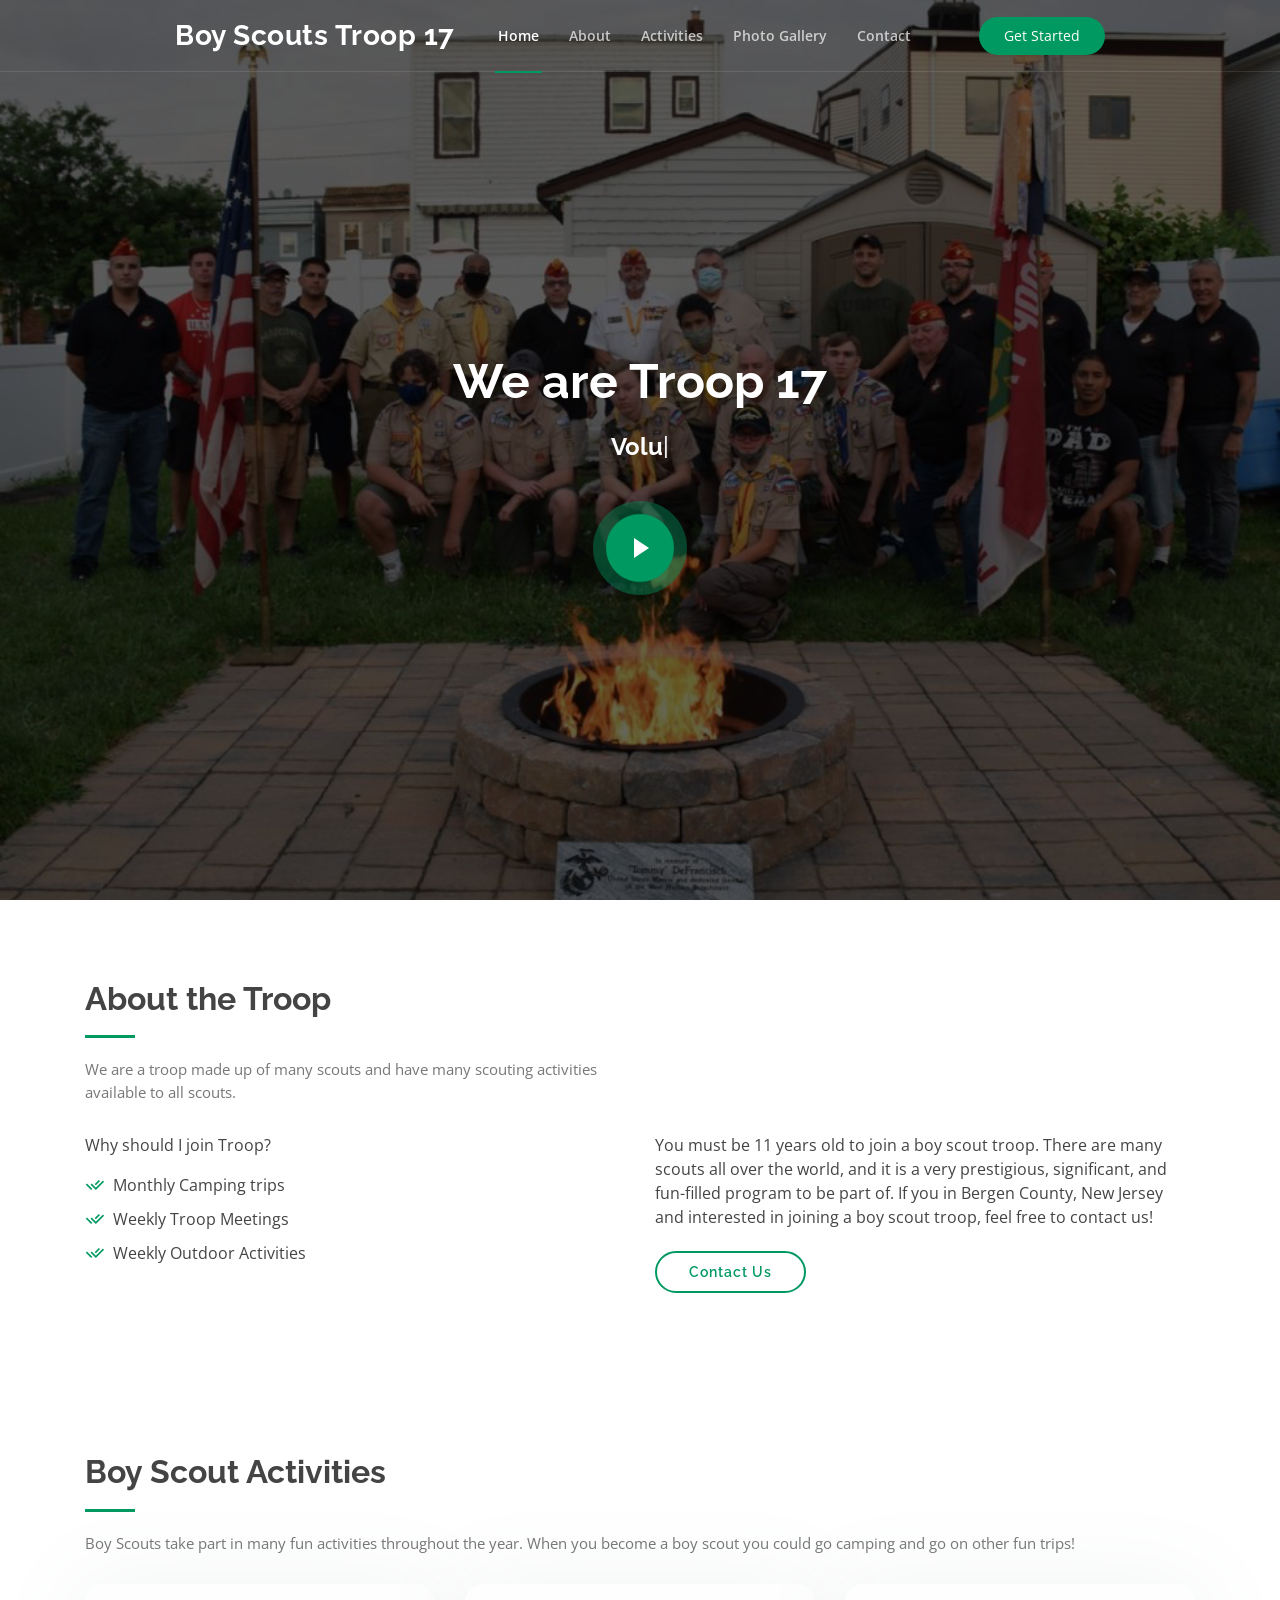
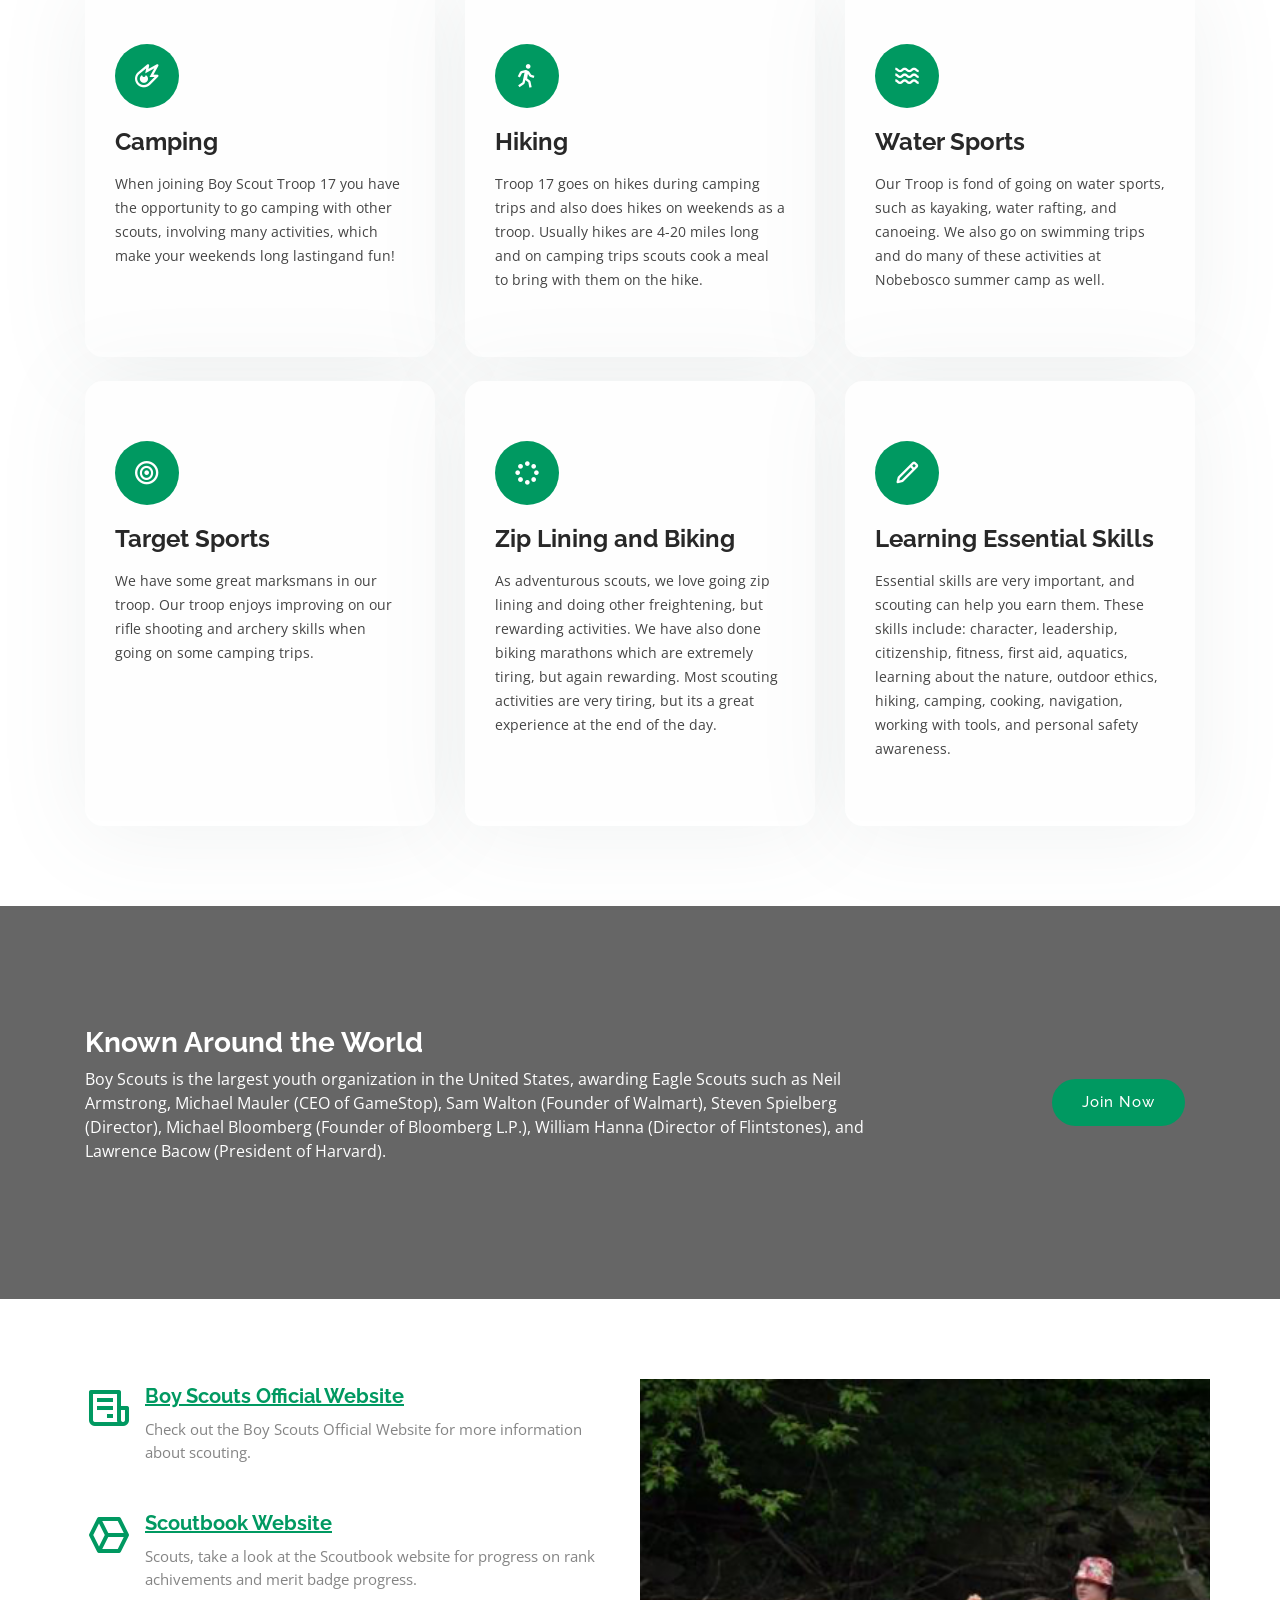
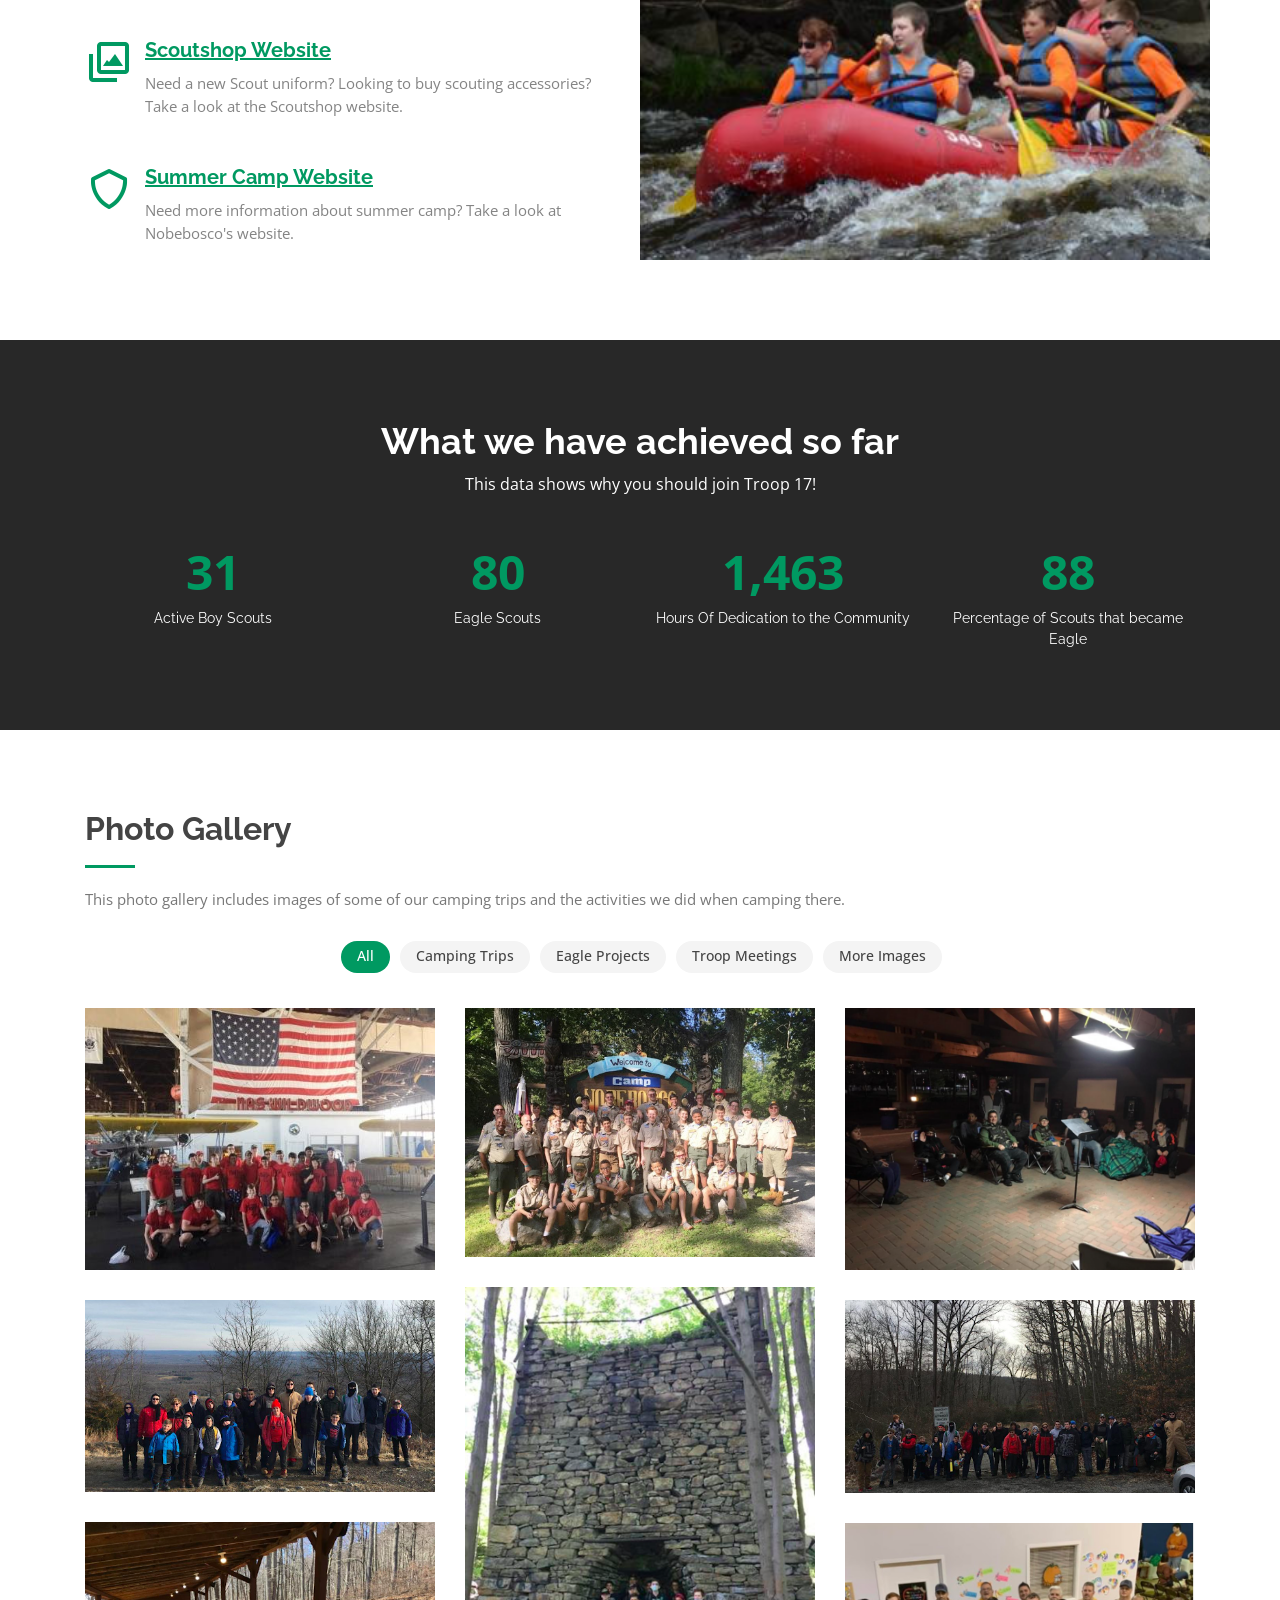
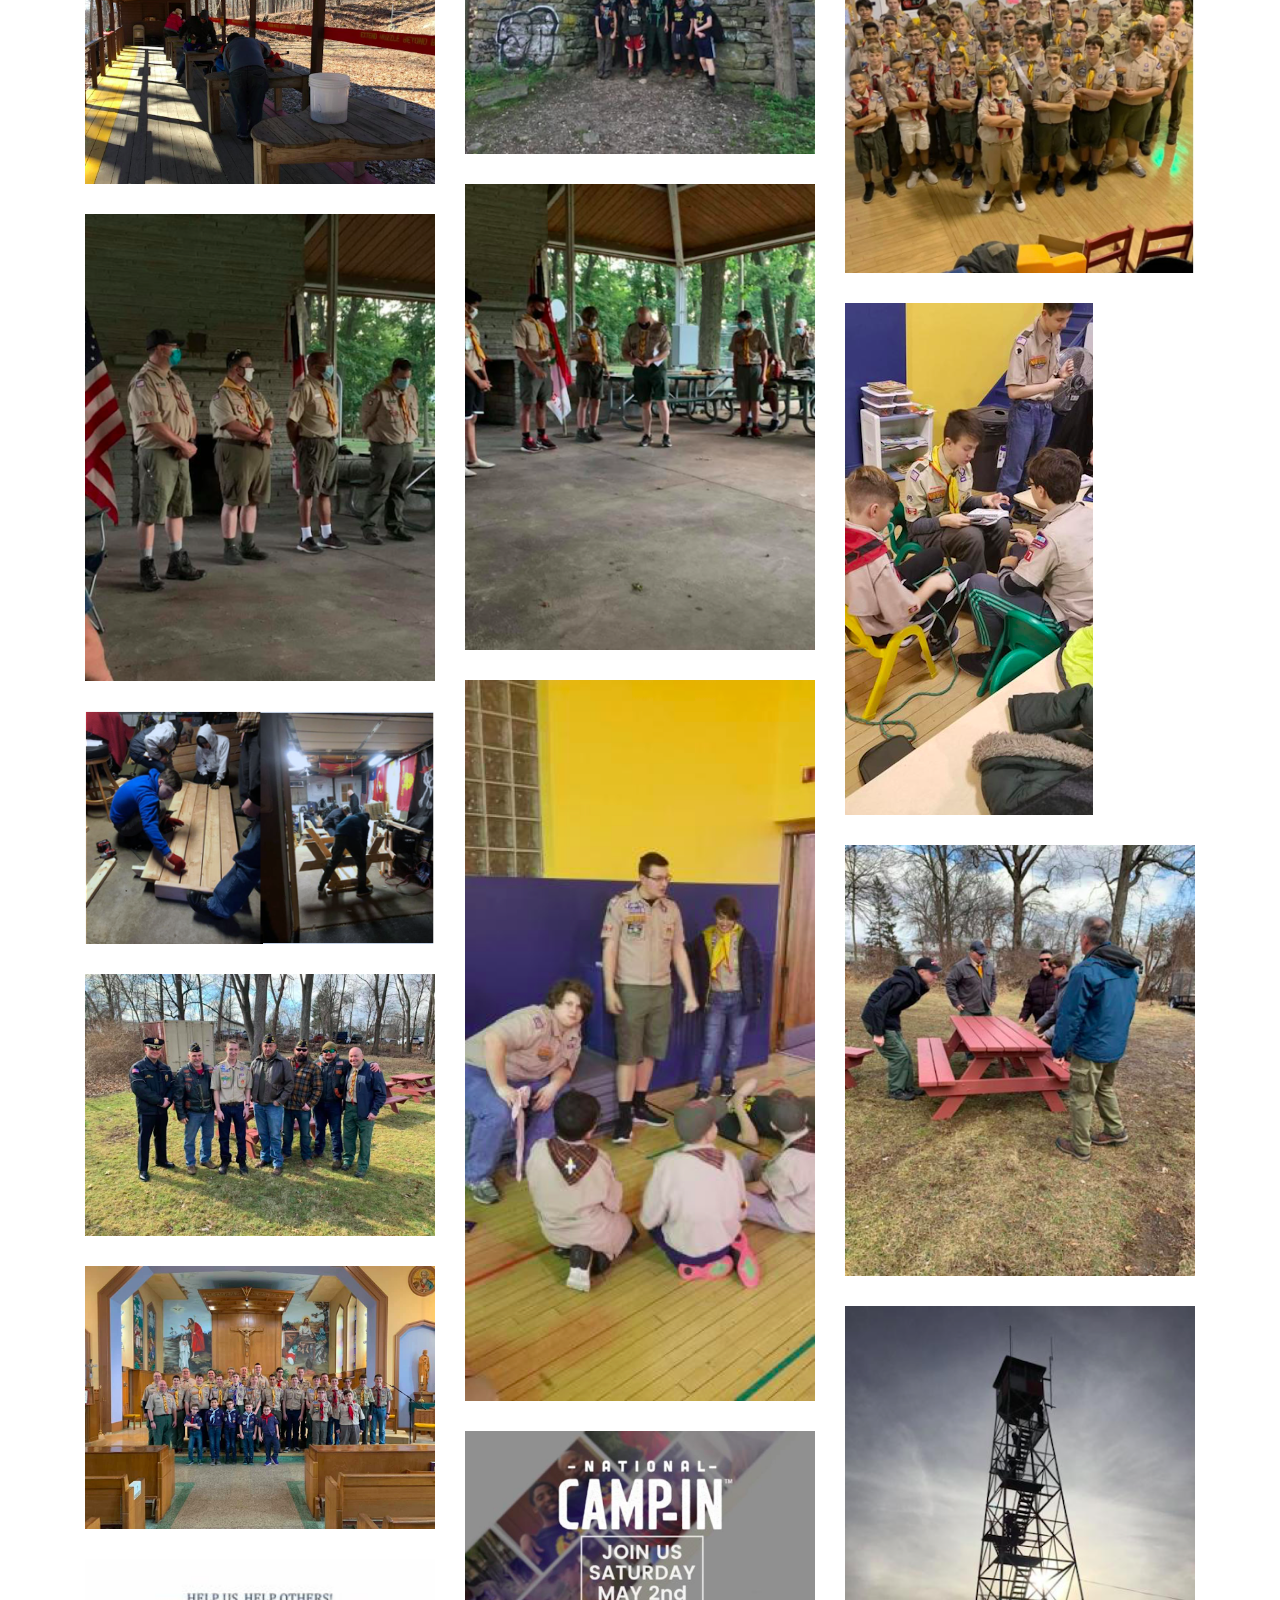
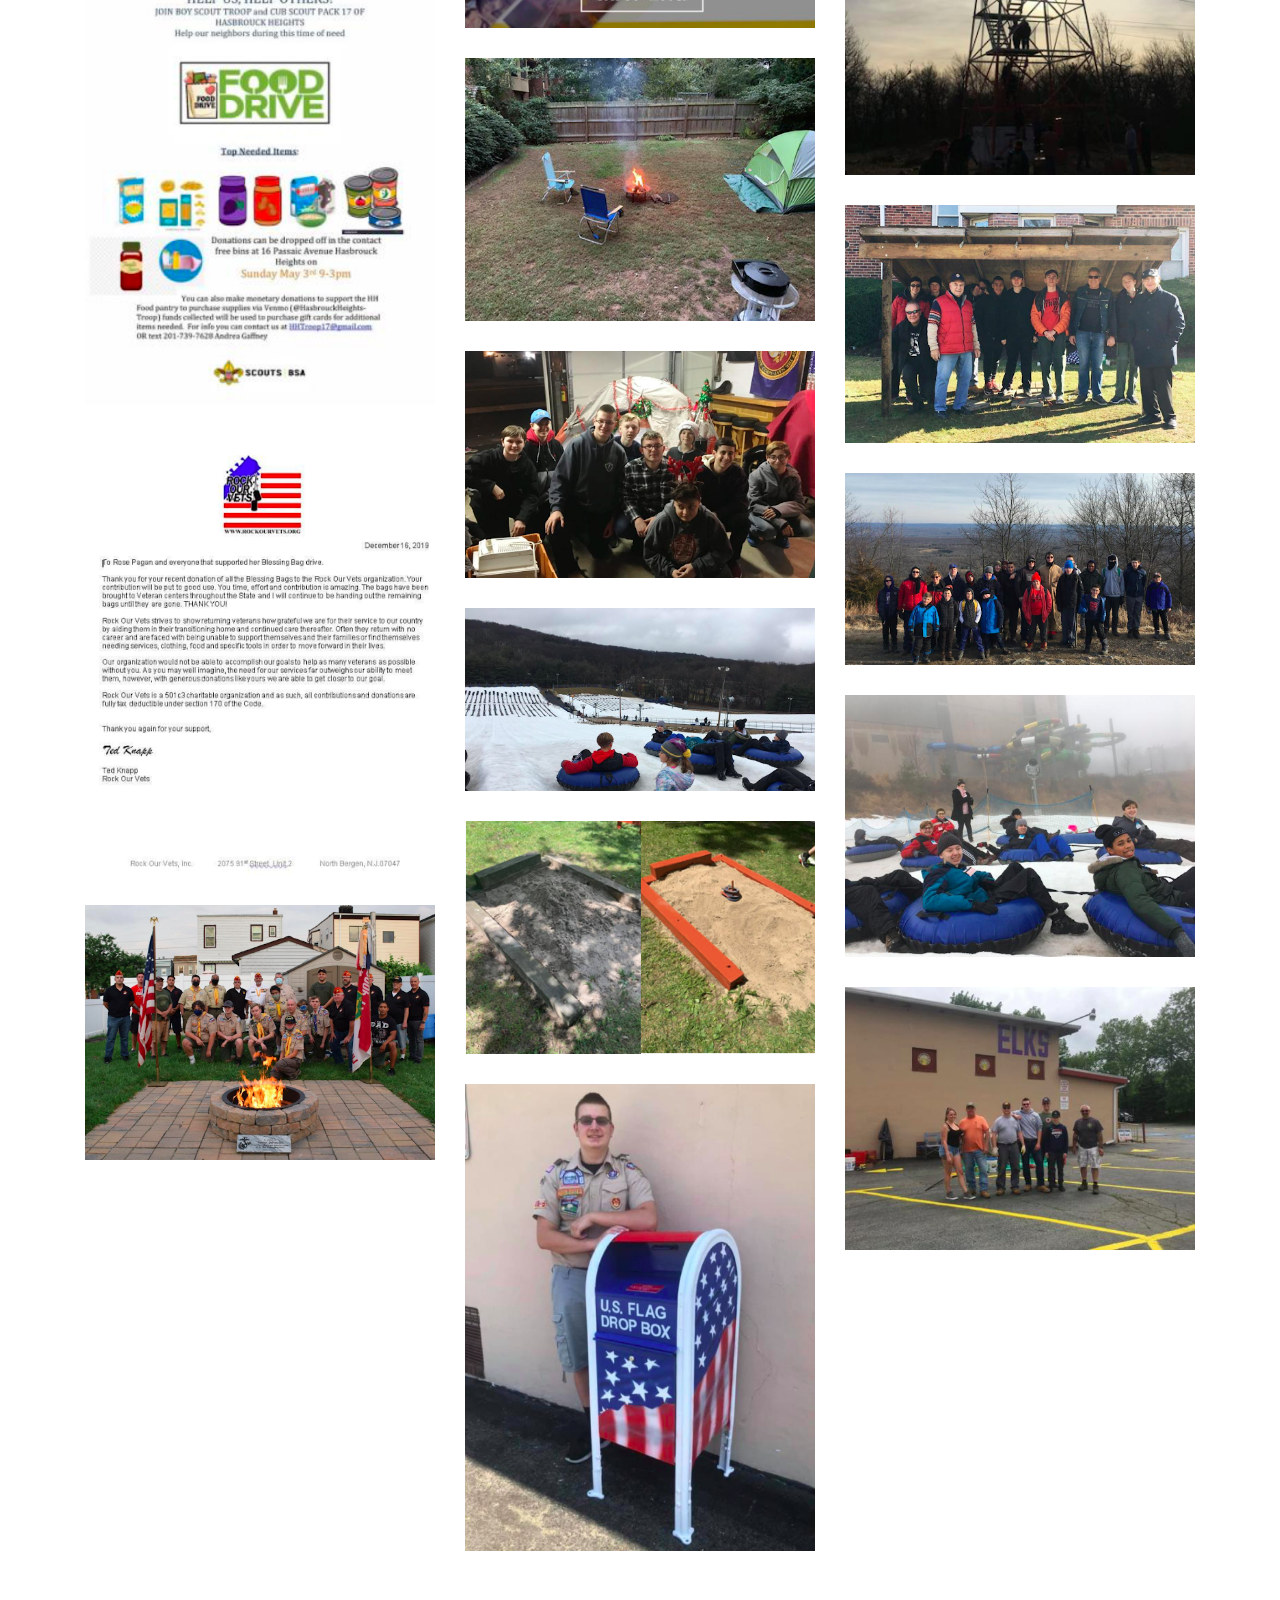
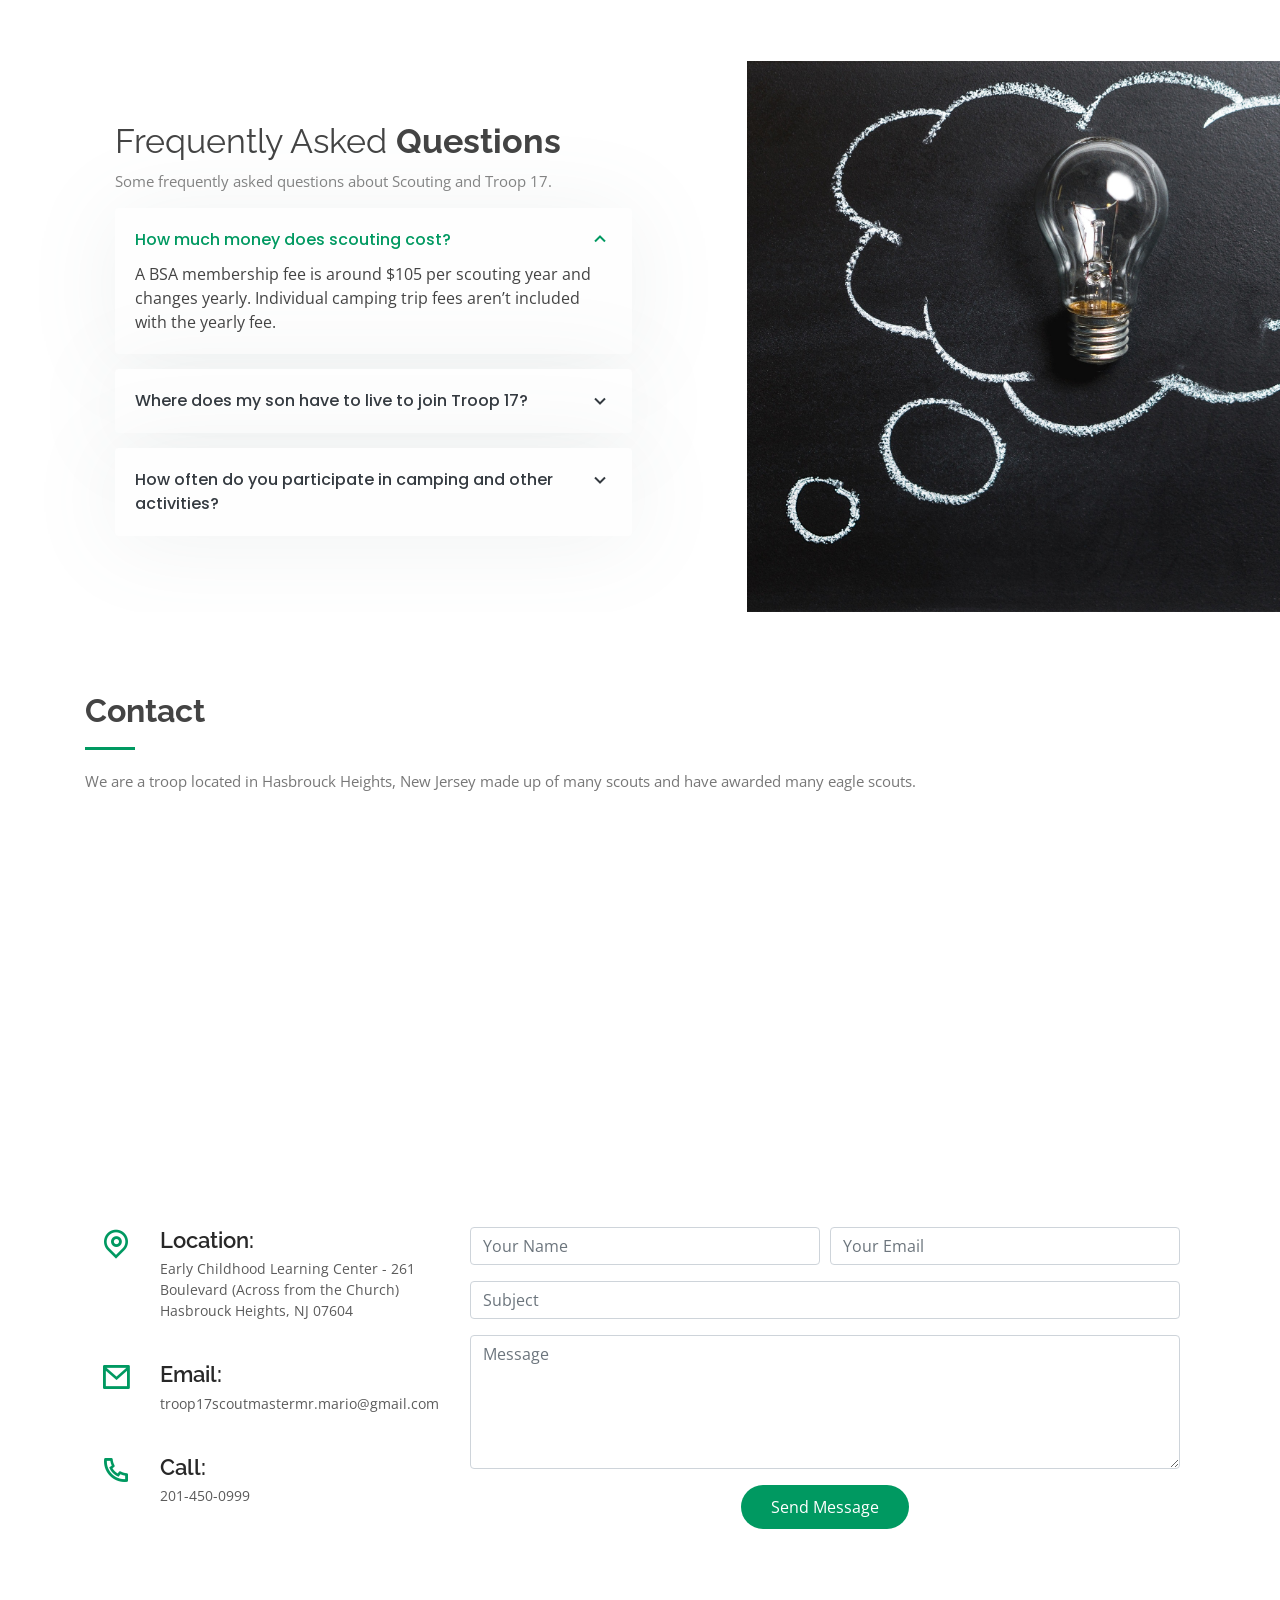
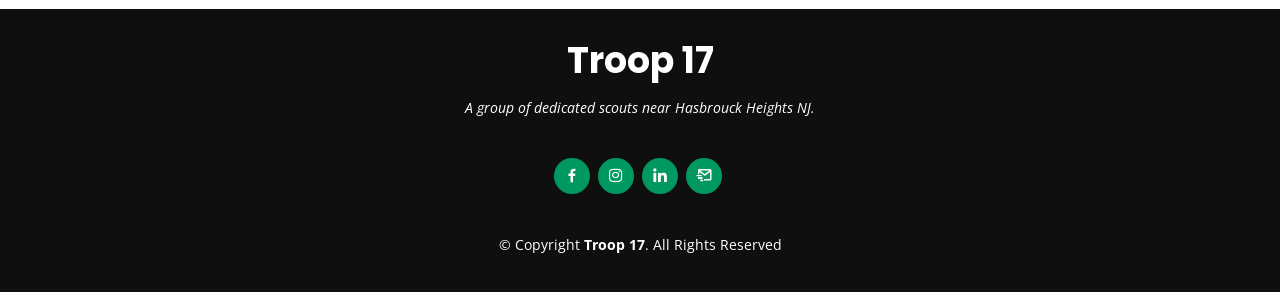
==== commit f9d41bac: "Update index.html" ====
--- a/index.html
+++ b/index.html
@@ -87,8 +87,8 @@
     <div class="container">
       <div class="row justify-content-center">
         <div class="col-xl-8">
-          <h1 class="intro-title mb-4">We are troop 17</h1>
-          <h2 class="intro-subtitle"><span class="text-slider-items" style=" display: none;">We are a troop, We are a family</span><strong class="text-slider" style="color: white"></strong></h2>
+          <h1 class="intro-title mb-4">We are Troop 17</h1>
+          <h2 class="intro-subtitle"><span class="text-slider-items" style=" display: none;">Leaders, Volunteers, Family, Pioneers, Scouts</span><strong class="text-slider" style="color: white"></strong></h2>
           <a href="https://www.youtube.com/watch?v=chnOUp2QzLY" class="venobox play-btn mb-4" data-vbtype="video" data-autoplay="true"></a>
         </div>
       </div>
@@ -103,7 +103,8 @@
 
         <div class="section-title">
           <h2>About the Troop</h2>
-          <p> We are a troop made up of many scouts and have awarded many Eagle scouts.</p>
+          <p>We are a troop made up of many scouts and have many scouting activities</p>
+          <p>available to all scouts.</p>
         </div>
 
         <div class="row content">
@@ -120,7 +121,7 @@
           <div class="col-lg-6 pt-4 pt-lg-0">
             <p>
               You must be 11 years old to join a boy scout troop. There are many scouts all over the world, and 
-              it is a very prestigious, significant, and fun-filled program to be part of. If you live near Hasbrouck Heights New Jersey 
+              it is a very prestigious, significant, and fun-filled program to be part of. If you in Bergen County, New Jersey 
               and interested in joining a boy scout troop, feel free to contact us!
 
             </p>
@@ -137,55 +138,55 @@
 
         <div class="section-title">
           <h2>Boy Scout Activities</h2>
-          <p>Boy Scouts take part in many fun activities throughout the year. When you become a boy scout you could go camping, work on merit badges, and achieve rank requirements.</p>
+          <p>Boy Scouts take part in many fun activities throughout the year. When you become a boy scout you could go camping and go on other fun trips!</p>
         </div>
 
         <div class="row">
           <div class="col-lg-4 col-md-6 d-flex align-items-stretch">
             <div class="icon-box">
-              <div class="icon"><i class="bx bxl-dribbble"></i></div>
+              <div class="icon"><i class="bx bx-meteor"></i></div>
               <h4><a href="">Camping</a></h4>
-              <p>When joining Boy Scout Troop 17 you have the opportunity to go camping with other scouts, involving many activities such as hiking, visiting places, rifle shooting, kayaking/canoeing, ziplining, and more!</p>
+              <p>When joining Boy Scout Troop 17 you have the opportunity to go camping with other scouts, involving many activities, which make your weekends long lastingand fun!</p>
             </div>
           </div>
 
           <div class="col-lg-4 col-md-6 d-flex align-items-stretch mt-4 mt-md-0">
             <div class="icon-box">
-              <div class="icon"><i class="bx bx-file"></i></div>
-              <h4><a href="">Advancement</a></h4>
-              <p>In Boy Scouts  there are ranks, awards, and merit badges you can earn. In Troop 17 we will help you understand these achievements and help you earn them in order to be a successful scout.</p>
+              <div class="icon"><i class="bx bx-walk"></i></div>
+              <h4><a href="">Hiking</a></h4>
+              <p>Troop 17 goes on hikes during camping trips and also does hikes on weekends as a troop. Usually hikes are 4-20 miles long and on camping trips scouts cook a meal to bring with them on the hike.</p>
             </div>
           </div>
 
           <div class="col-lg-4 col-md-6 d-flex align-items-stretch mt-4 mt-lg-0">
             <div class="icon-box">
-              <div class="icon"><i class="bx bx-tachometer"></i></div>
-              <h4><a href="">Merit Badges</a></h4>
-              <p>Merit badges are awards given to scouts who complete an area of study. There are more than 135 merit badges available for scouts to earn, with guidance from Merit Badge Counselors. These merit badges give you scouting skills, life skills, and other skills.</p>
+              <div class="icon"><i class="bx bx-water"></i></div>
+              <h4><a href="">Water Sports</a></h4>
+              <p>Our Troop is fond of going on water sports, such as kayaking, water rafting, and canoeing. We also go on swimming trips and do many of these activities at Nobebosco summer camp as well.</p>
             </div>
           </div>
 
           <div class="col-lg-4 col-md-6 d-flex align-items-stretch mt-4">
             <div class="icon-box">
-              <div class="icon"><i class="bx bx-world"></i></div>
-              <h4><a href="">Community Service</a></h4>
-              <p>As being part of Troop 17, we actively aim to help our community. Examples include supporting the local food pantry, helping local schools, helping religious institutions, and restoring the local VFW.</p>
+              <div class="icon"><i class="bx bx-bullseye"></i></div>
+              <h4><a href="">Target Sports</a></h4>
+              <p>We have some great marksmans in our troop. Our troop enjoys improving on our rifle shooting and archery skills when going on some camping trips.</p>
             </div>
           </div>
 
           <div class="col-lg-4 col-md-6 d-flex align-items-stretch mt-4">
             <div class="icon-box">
-              <div class="icon"><i class="bx bx-slideshow"></i></div>
+              <div class="icon"><i class="bx bx-loader-circle"></i></div>
+              <h4><a href="">Zip Lining and Biking</a></h4>
+              <p>As adventurous scouts, we love going zip lining and doing other freightening, but rewarding activities. We have also done biking marathons which are extremely tiring, but again rewarding. Most scouting activities are very tiring, but its a great experience at the end of the day.</p>
+            </div>
+          </div>
+
+          <div class="col-lg-4 col-md-6 d-flex align-items-stretch mt-4">
+            <div class="icon-box">
+              <div class="icon"><i class="bx bx-pencil"></i></div>
               <h4><a href="">Learning Essential Skills</a></h4>
               <p>Essential skills are very important, and scouting can help you earn them. These skills include: character, leadership, citizenship, fitness, first aid, aquatics, learning about the nature, outdoor ethics, hiking, camping, cooking, navigation, working with tools, and personal safety awareness.</p>
-            </div>
-          </div>
-
-          <div class="col-lg-4 col-md-6 d-flex align-items-stretch mt-4">
-            <div class="icon-box">
-              <div class="icon"><i class="bx bx-arch"></i></div>
-              <h4><a href="">Hiking</a></h4>
-              <p>Troop 17 goes on hikes during camping trips and also does hikes on weekends as a troop. Usually hikes are 4-20 miles long and on camping trips scouts cook a meal to bring with them on the hike.</p>
             </div>
           </div>
 
@@ -600,7 +601,7 @@
                   <a data-toggle="collapse" class="collapse" href="#accordion-list-1">How much money does scouting cost? <i class="bx bx-chevron-down icon-show"></i><i class="bx bx-chevron-up icon-close"></i></a>
                   <div id="accordion-list-1" class="collapse show" data-parent=".accordion-list">
                     <p>
-                      A BSA membership fee is around $33 per scouting year and changes yearly. Individual camping trip fees aren’t included with the yearly fee.
+                      A BSA membership fee is around $105 per scouting year and changes yearly. Individual camping trip fees aren’t included with the yearly fee.
                     </p>
                   </div>
                 </li>
@@ -609,7 +610,7 @@
                   <a data-toggle="collapse" href="#accordion-list-2" class="collapsed">Where does my son have to live to join Troop 17? <i class="bx bx-chevron-down icon-show"></i><i class="bx bx-chevron-up icon-close"></i></a>
                   <div id="accordion-list-2" class="collapse" data-parent=".accordion-list">
                     <p>
-                      Your son has to live in Bergen County, and preferably in Hasbrouck Heights. 
+                      Your son should live around Bergen County, so that it is not a huge commute to come to the weekly activities. 
                     </p>
                   </div>
                 </li>
@@ -723,7 +724,7 @@
         <a href="https://www.facebook.com/groups/1585857531710369/?ref=share" class="facebook"><i class="bx bxl-facebook"></i></a>
         <a href="#" class="instagram"><i class="bx bxl-instagram"></i></a>
         <a href="https://www.linkedin.com/company/troop-17/" class="linkedin"><i class="bx bxl-linkedin"></i></a>
-        <a href="mailto:troop17scoutmastermr.mario@gmail.com" class="mail-send"><i class="bx bxl-mail-send"></i></a>
+        <a href="mailto:troop17scoutmastermr.mario@gmail.com" class="mail-send"><i class="bx bx-mail-send"></i></a>
       </div>
       <div class="copyright">
         &copy; Copyright <strong><span>Troop 17</span></strong>. All Rights Reserved
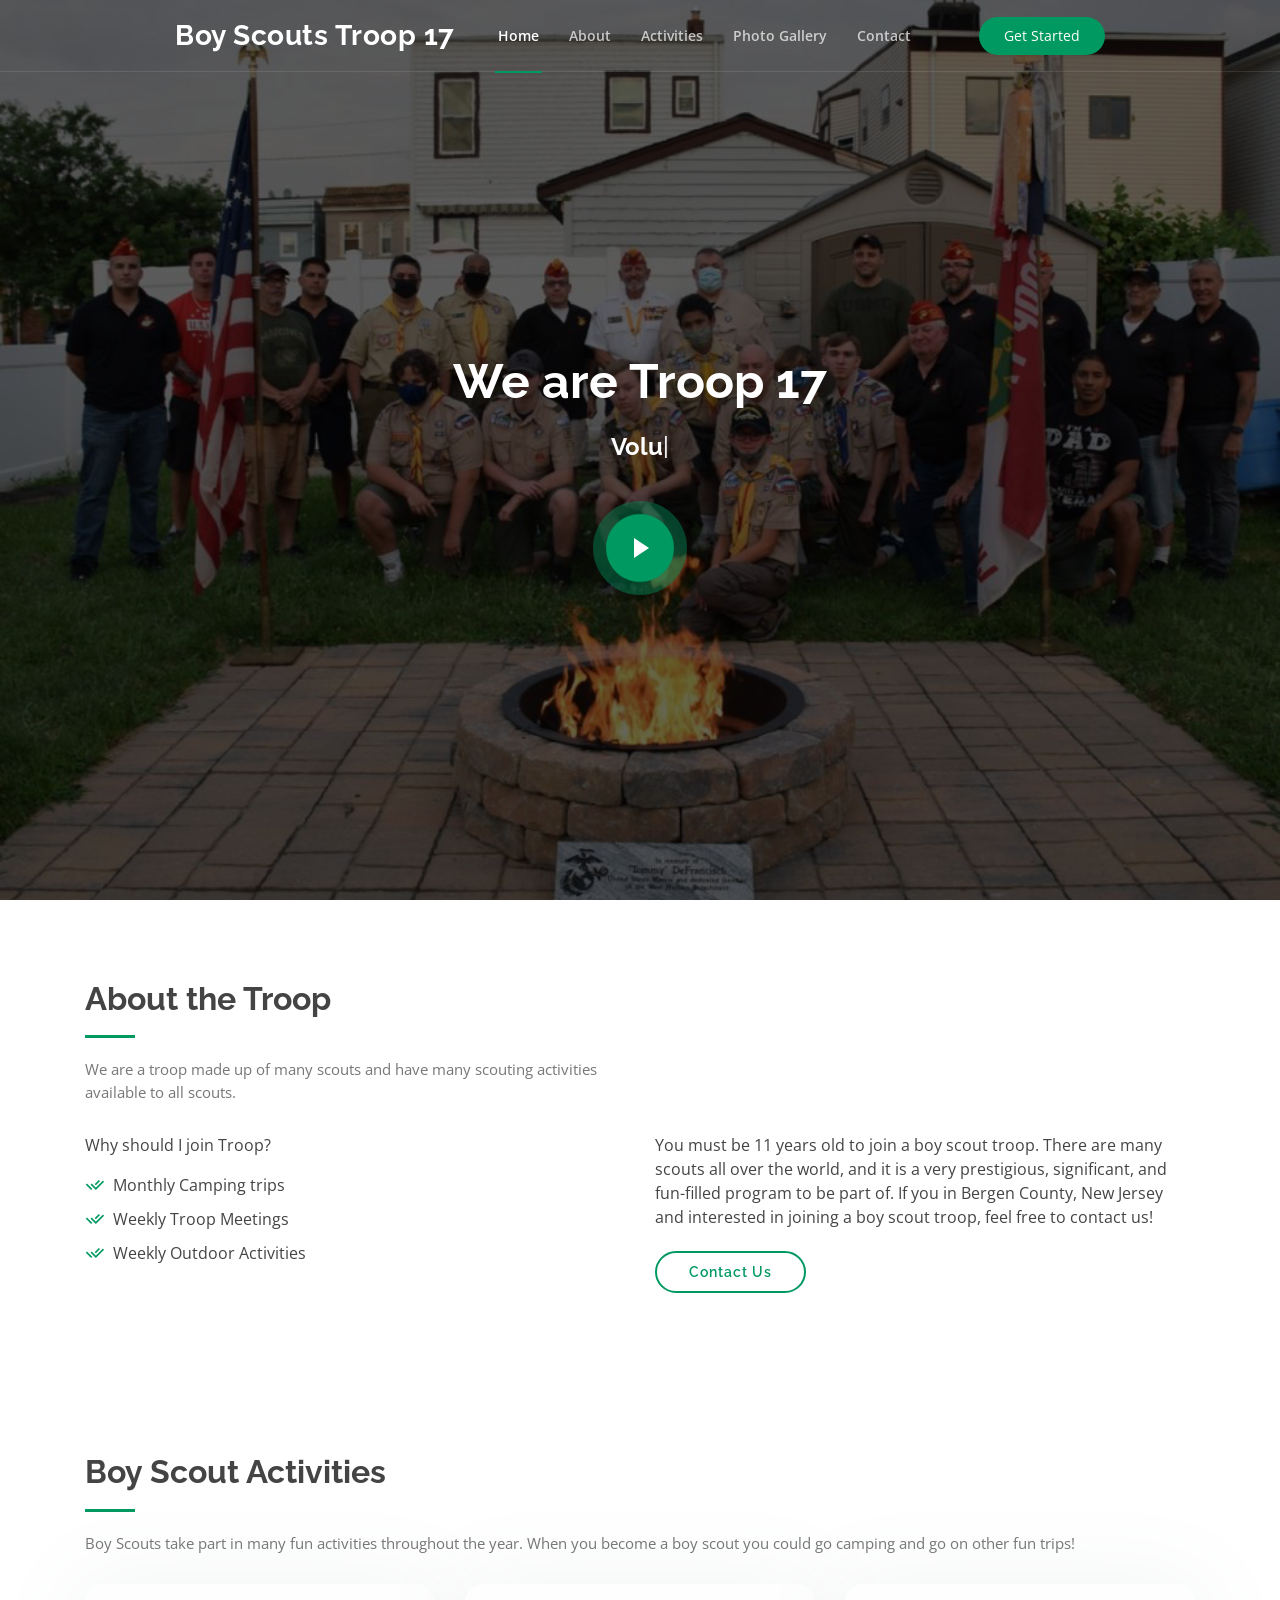
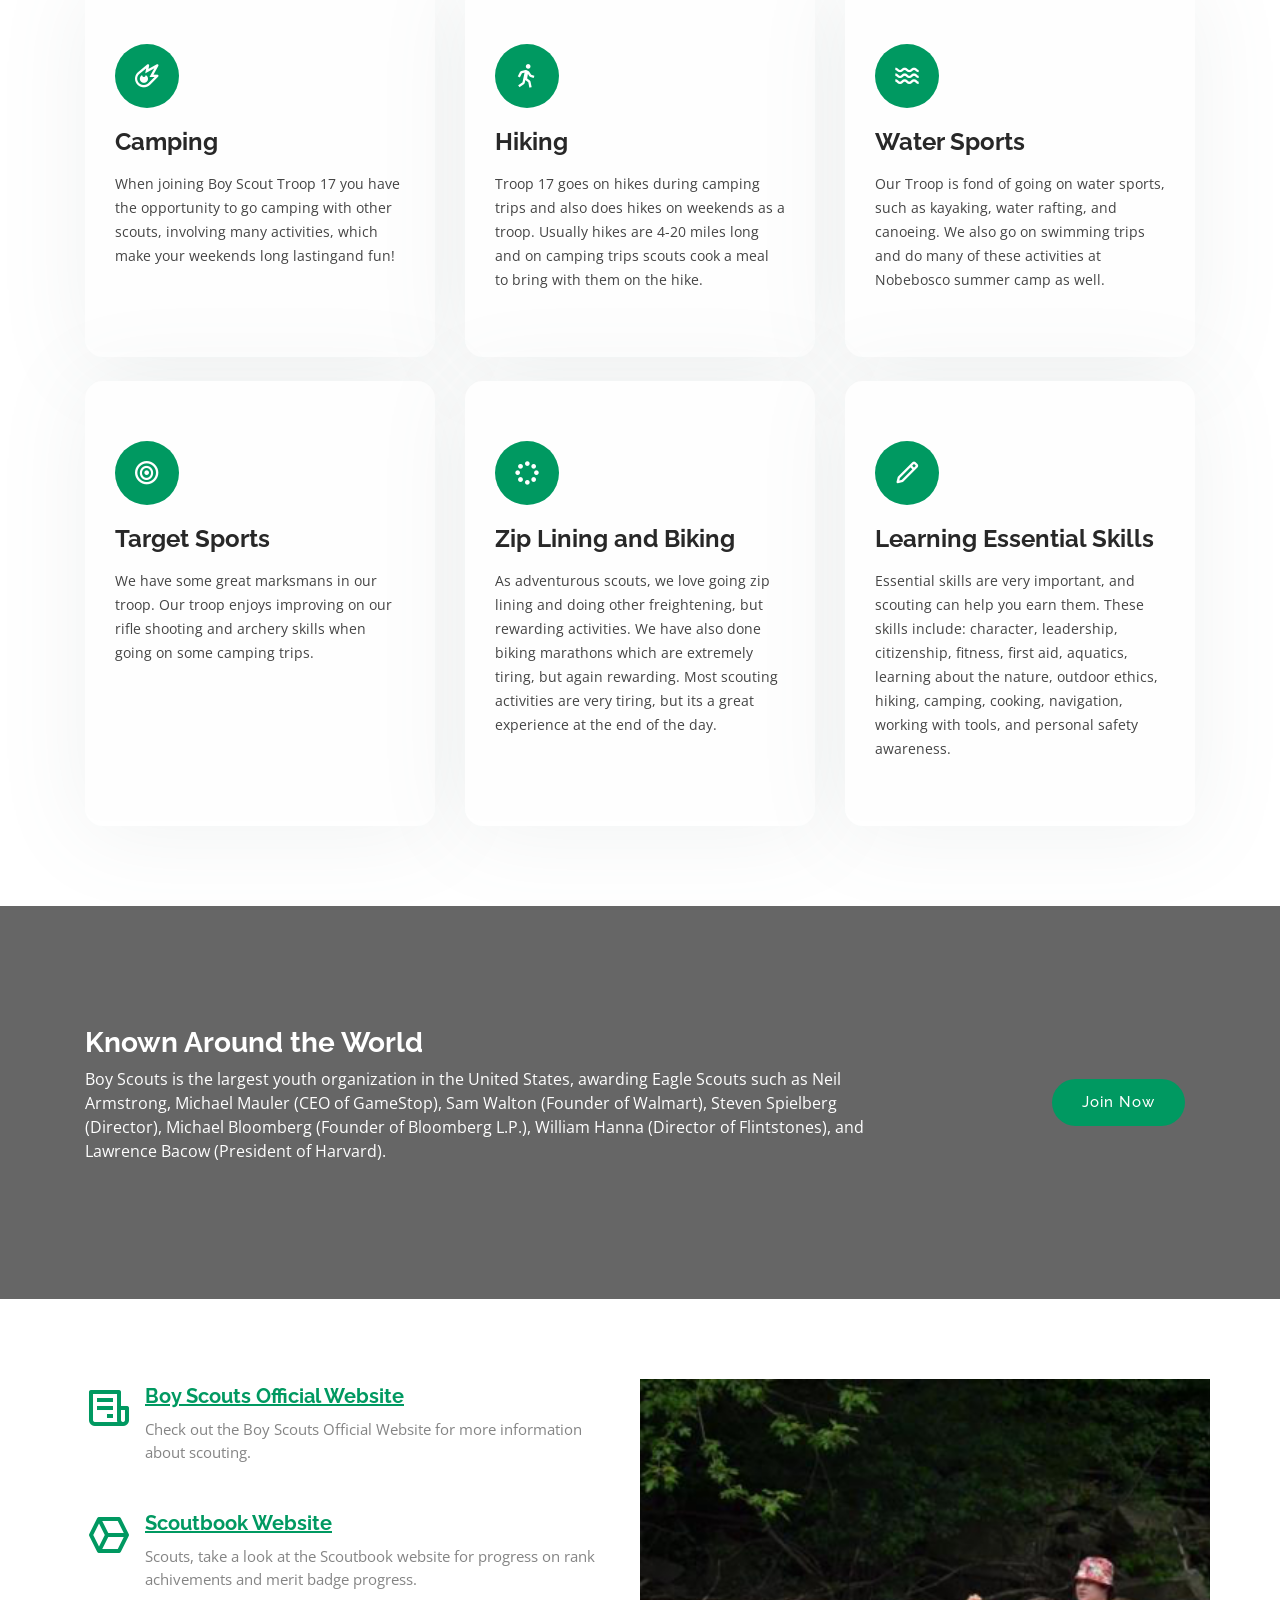
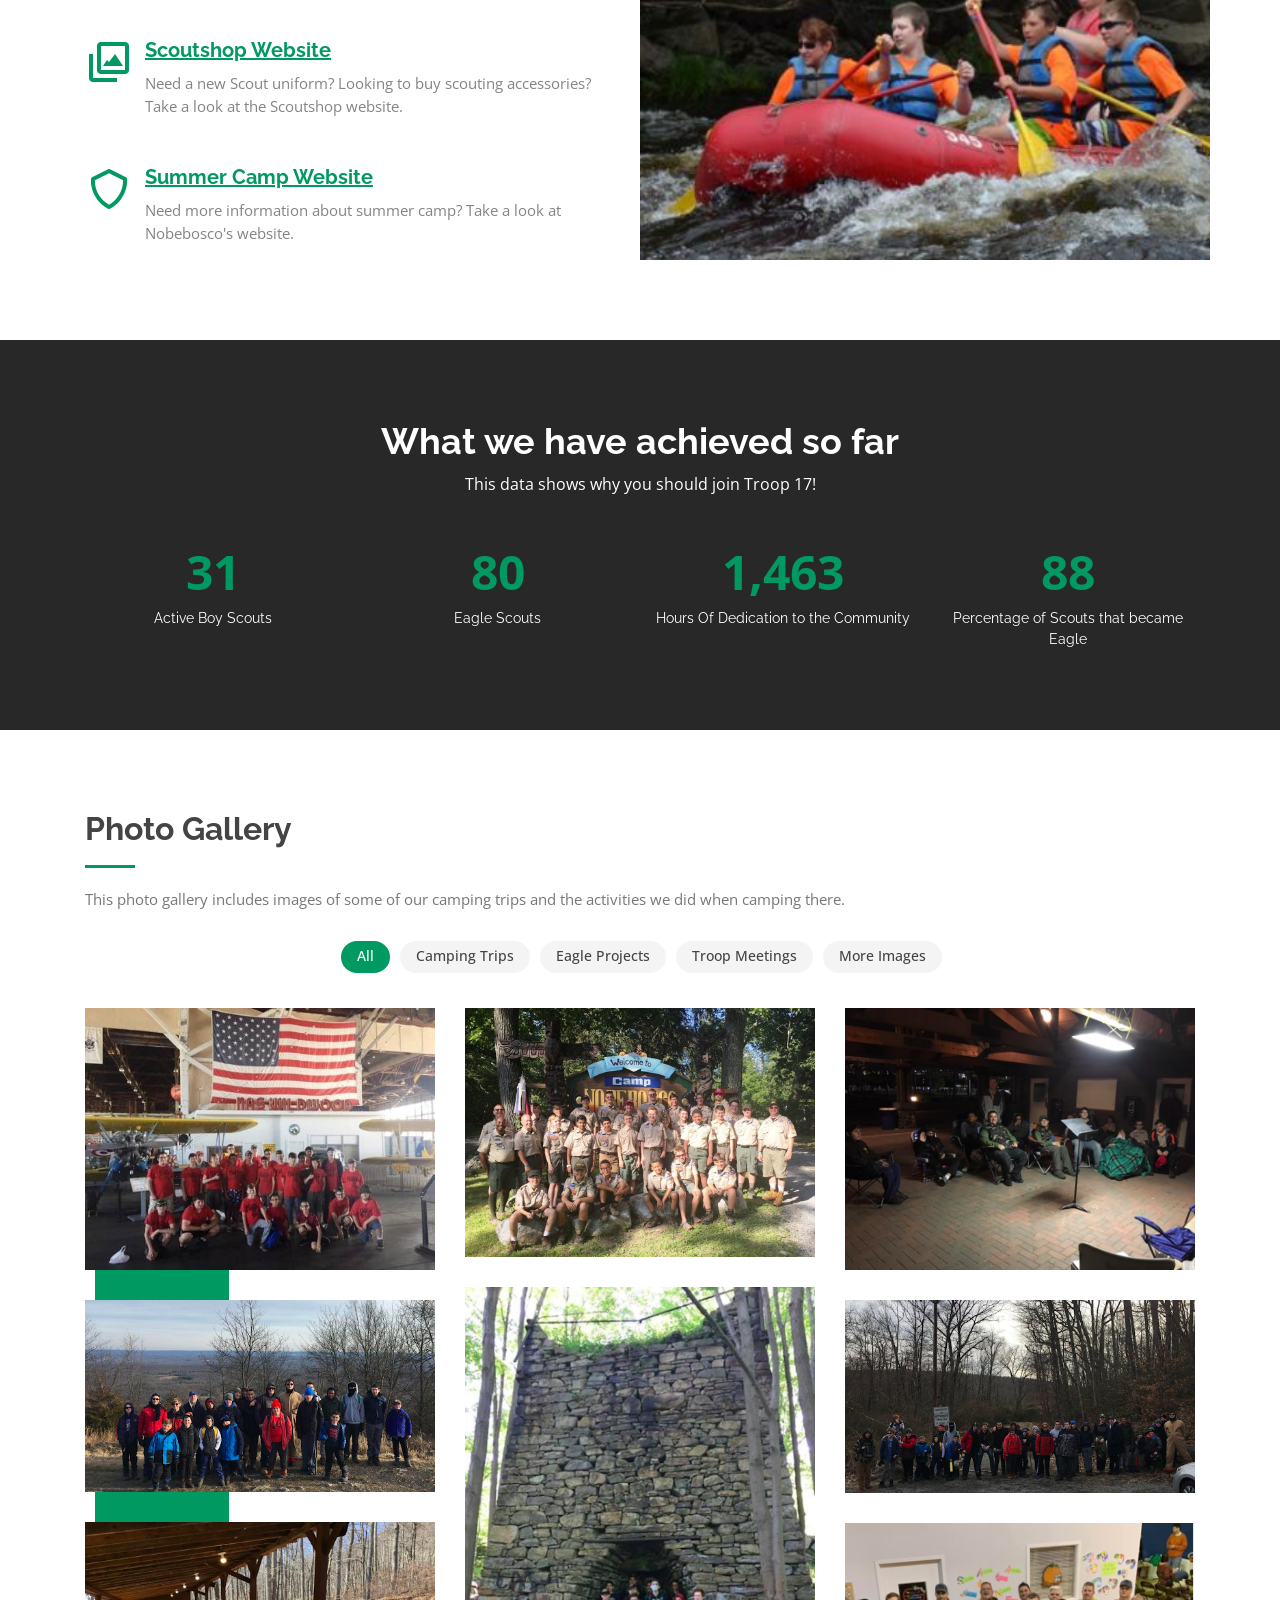
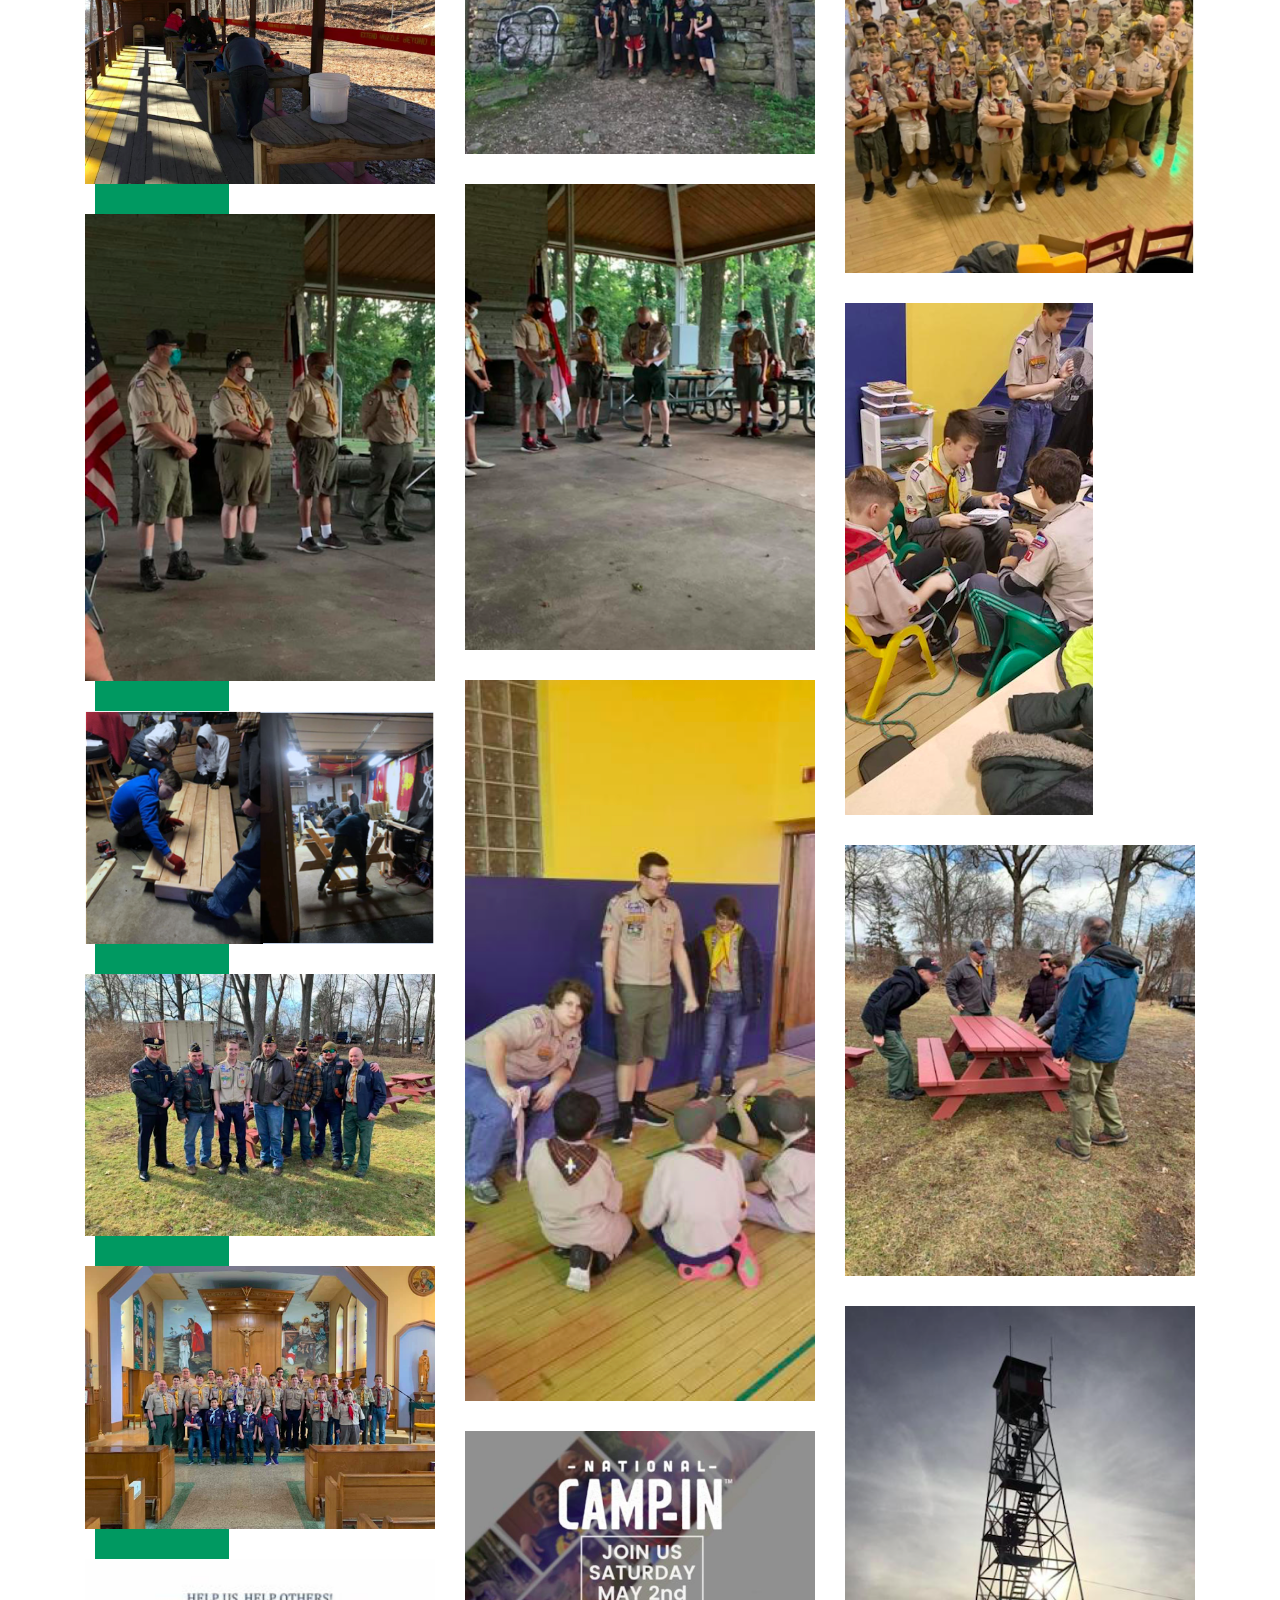
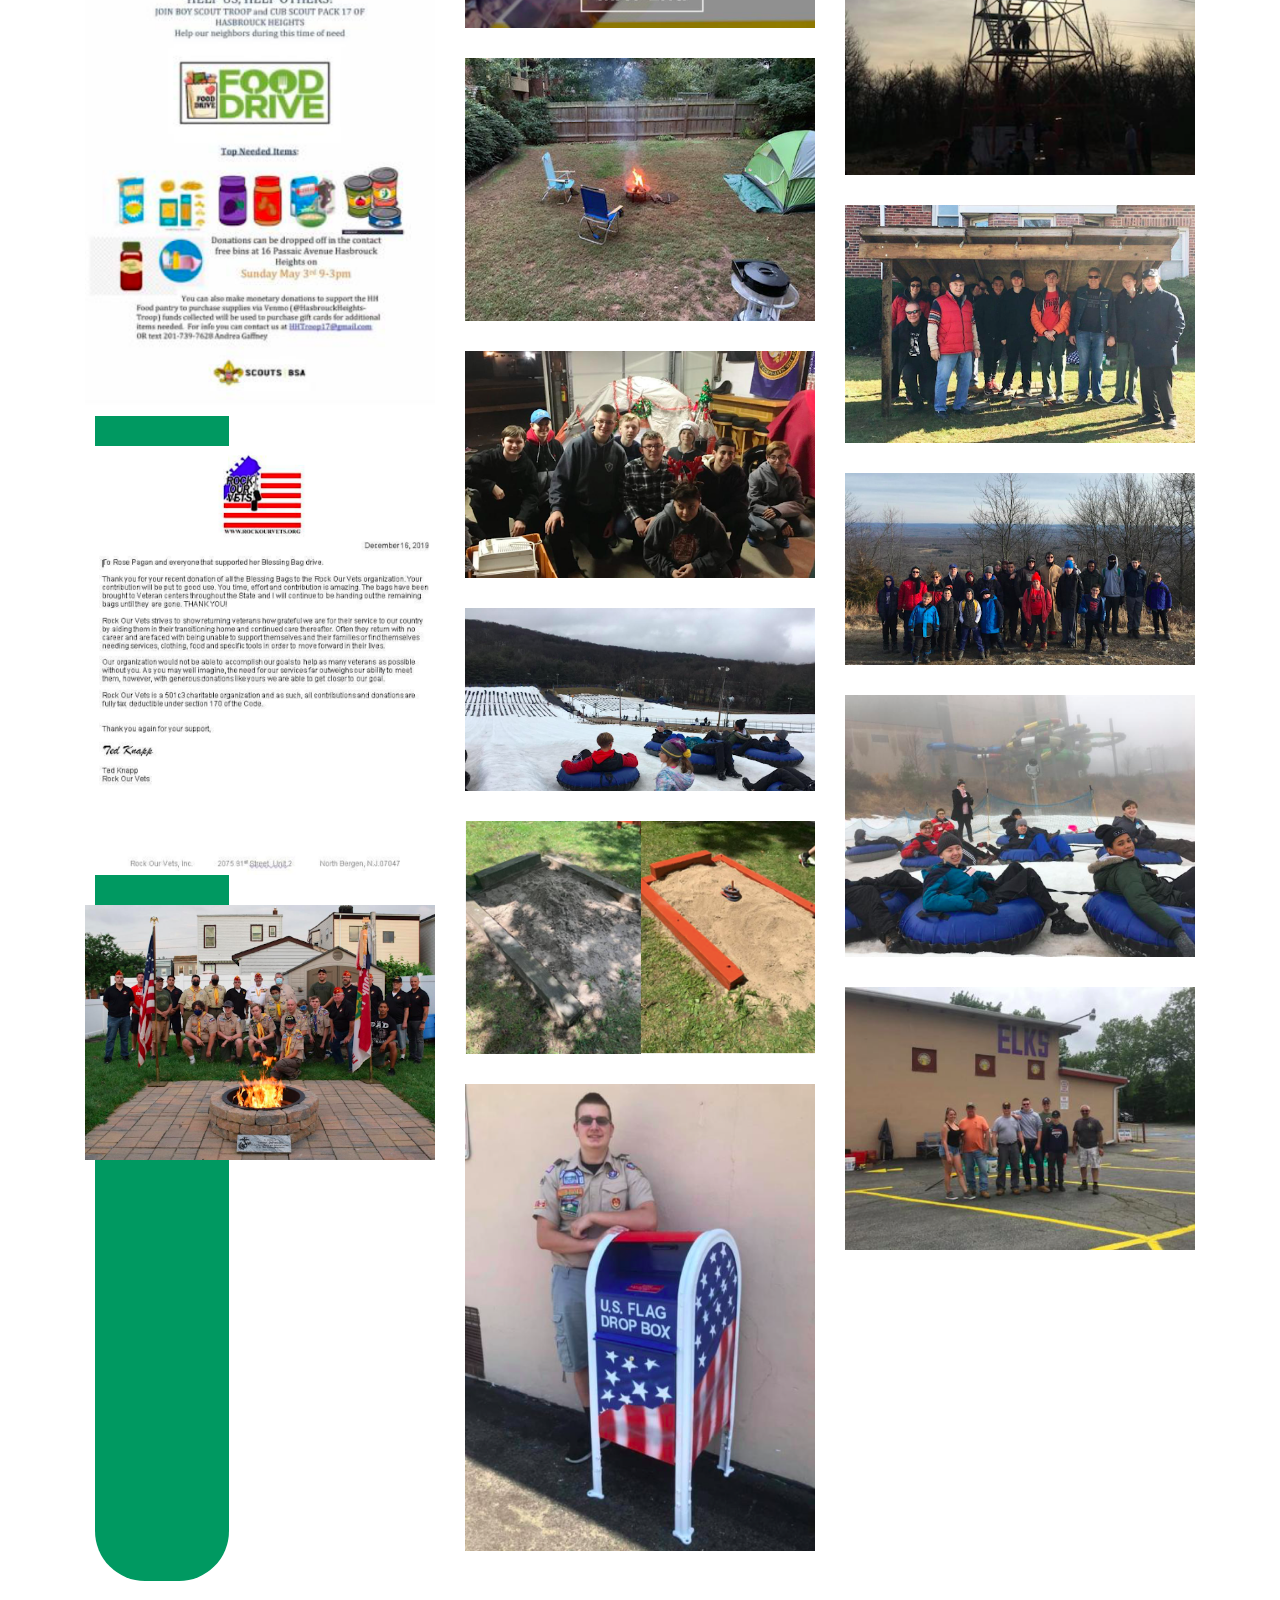
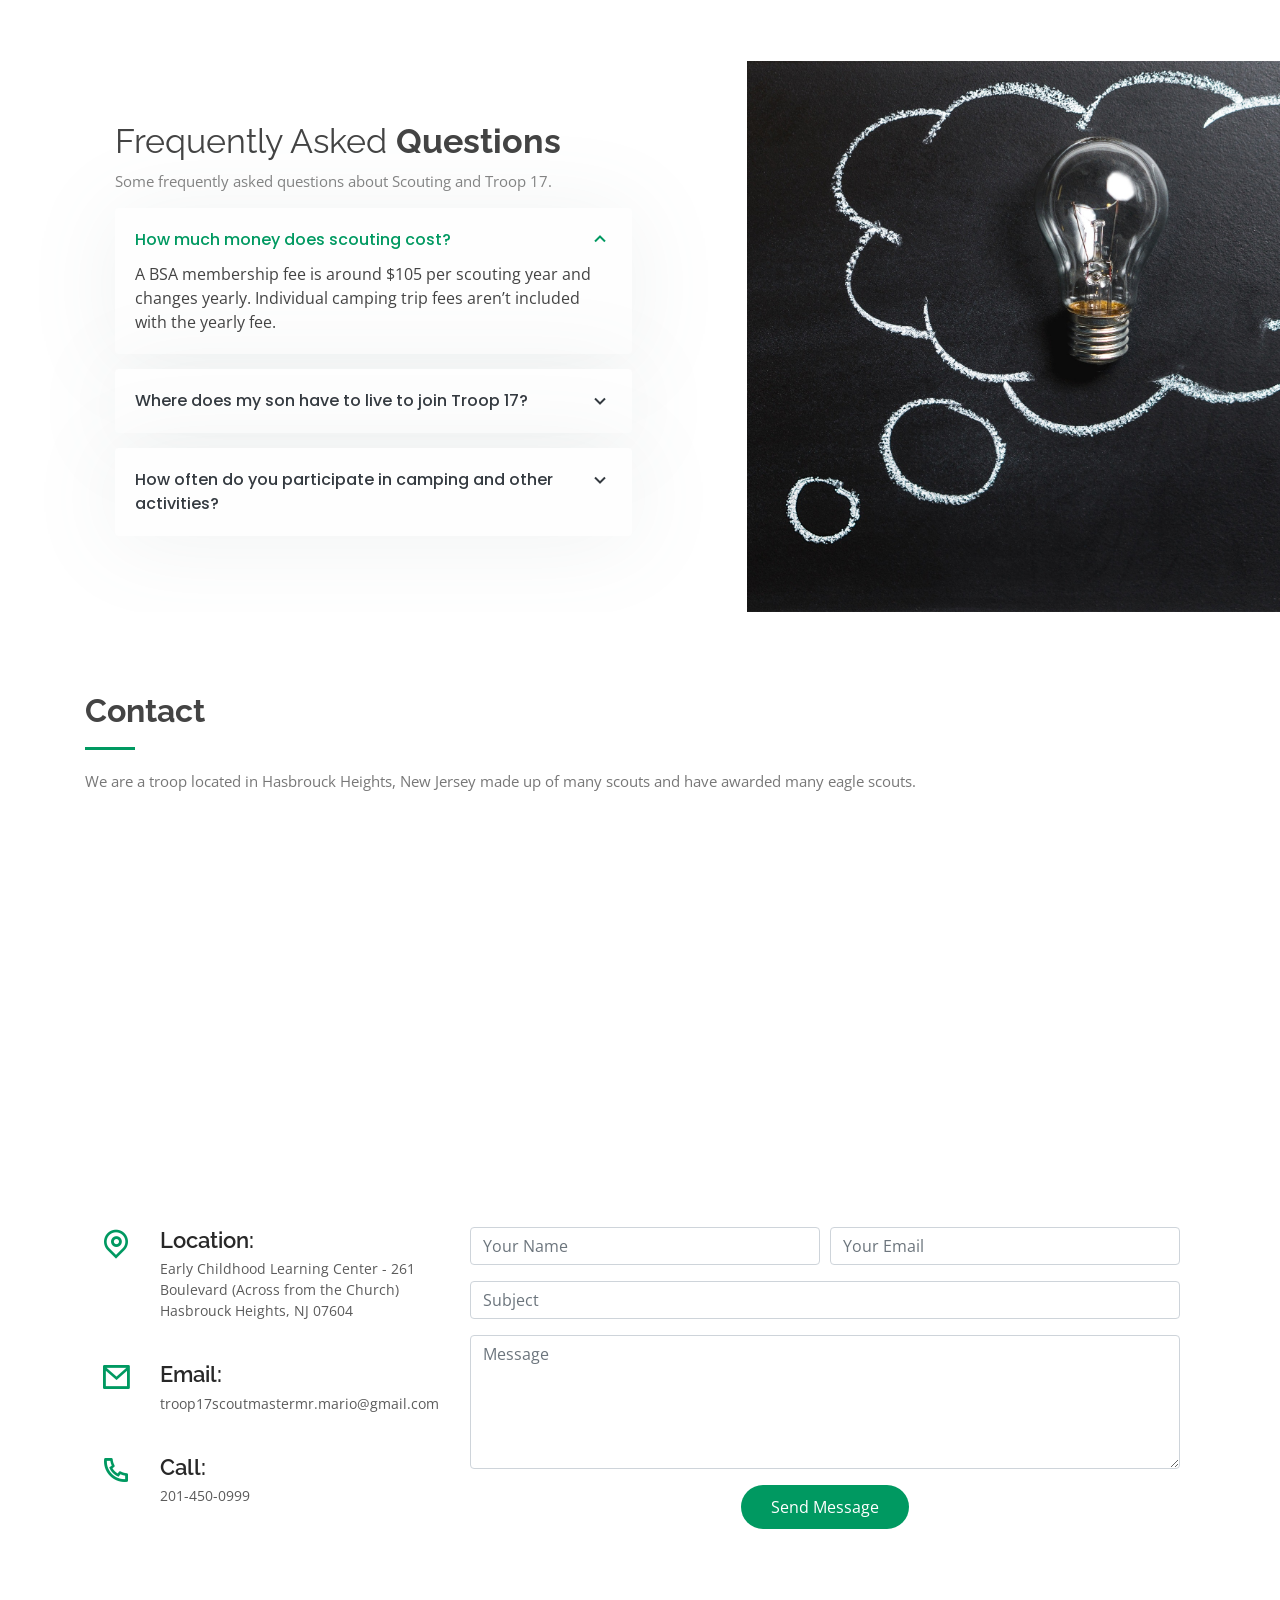
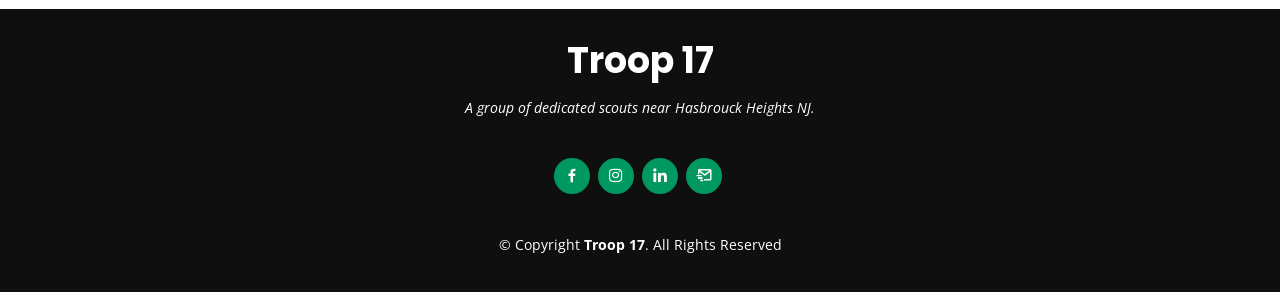
==== commit 4b10f587: "edits" ====
--- a/index.html
+++ b/index.html
@@ -574,6 +574,7 @@
             </div>
           </div>
 
+          <a href="https://photos.app.goo.gl/SsrFhZn3aQSCEgr89" class="more-photos-btn">More Photos</a>
         </div>
 
       </div>
--- a/assets/css/style.css
+++ b/assets/css/style.css
@@ -400,6 +400,18 @@
 /* Get Startet Button */
 .get-started-btn {
   margin-left: 25px;
+  background: #009961;
+  color: #fff;
+  border-radius: 50px;
+  padding: 8px 25px 9px 25px;
+  white-space: nowrap;
+  transition: 0.3s;
+  font-size: 14px;
+  display: inline-block;
+}
+
+.more-photos-btn {
+  margin-inline: 25px;
   background: #009961;
   color: #fff;
   border-radius: 50px;
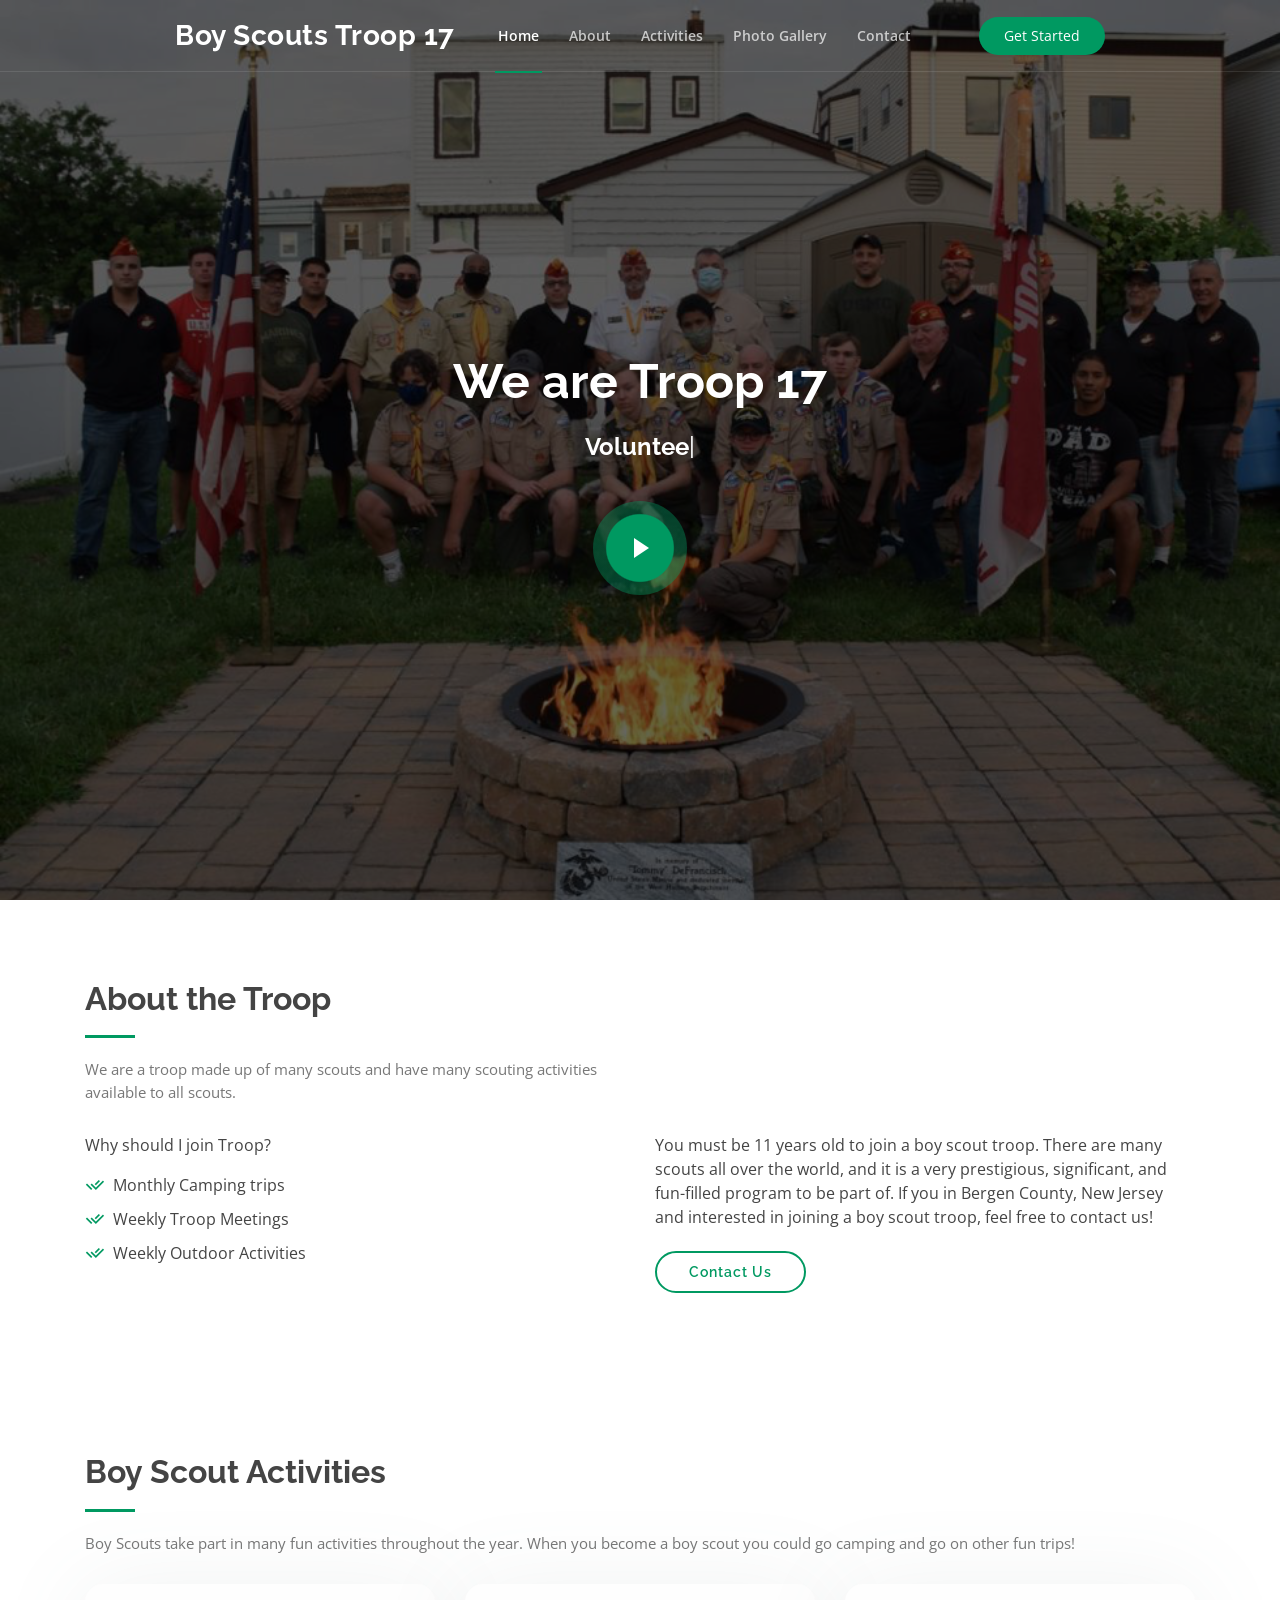
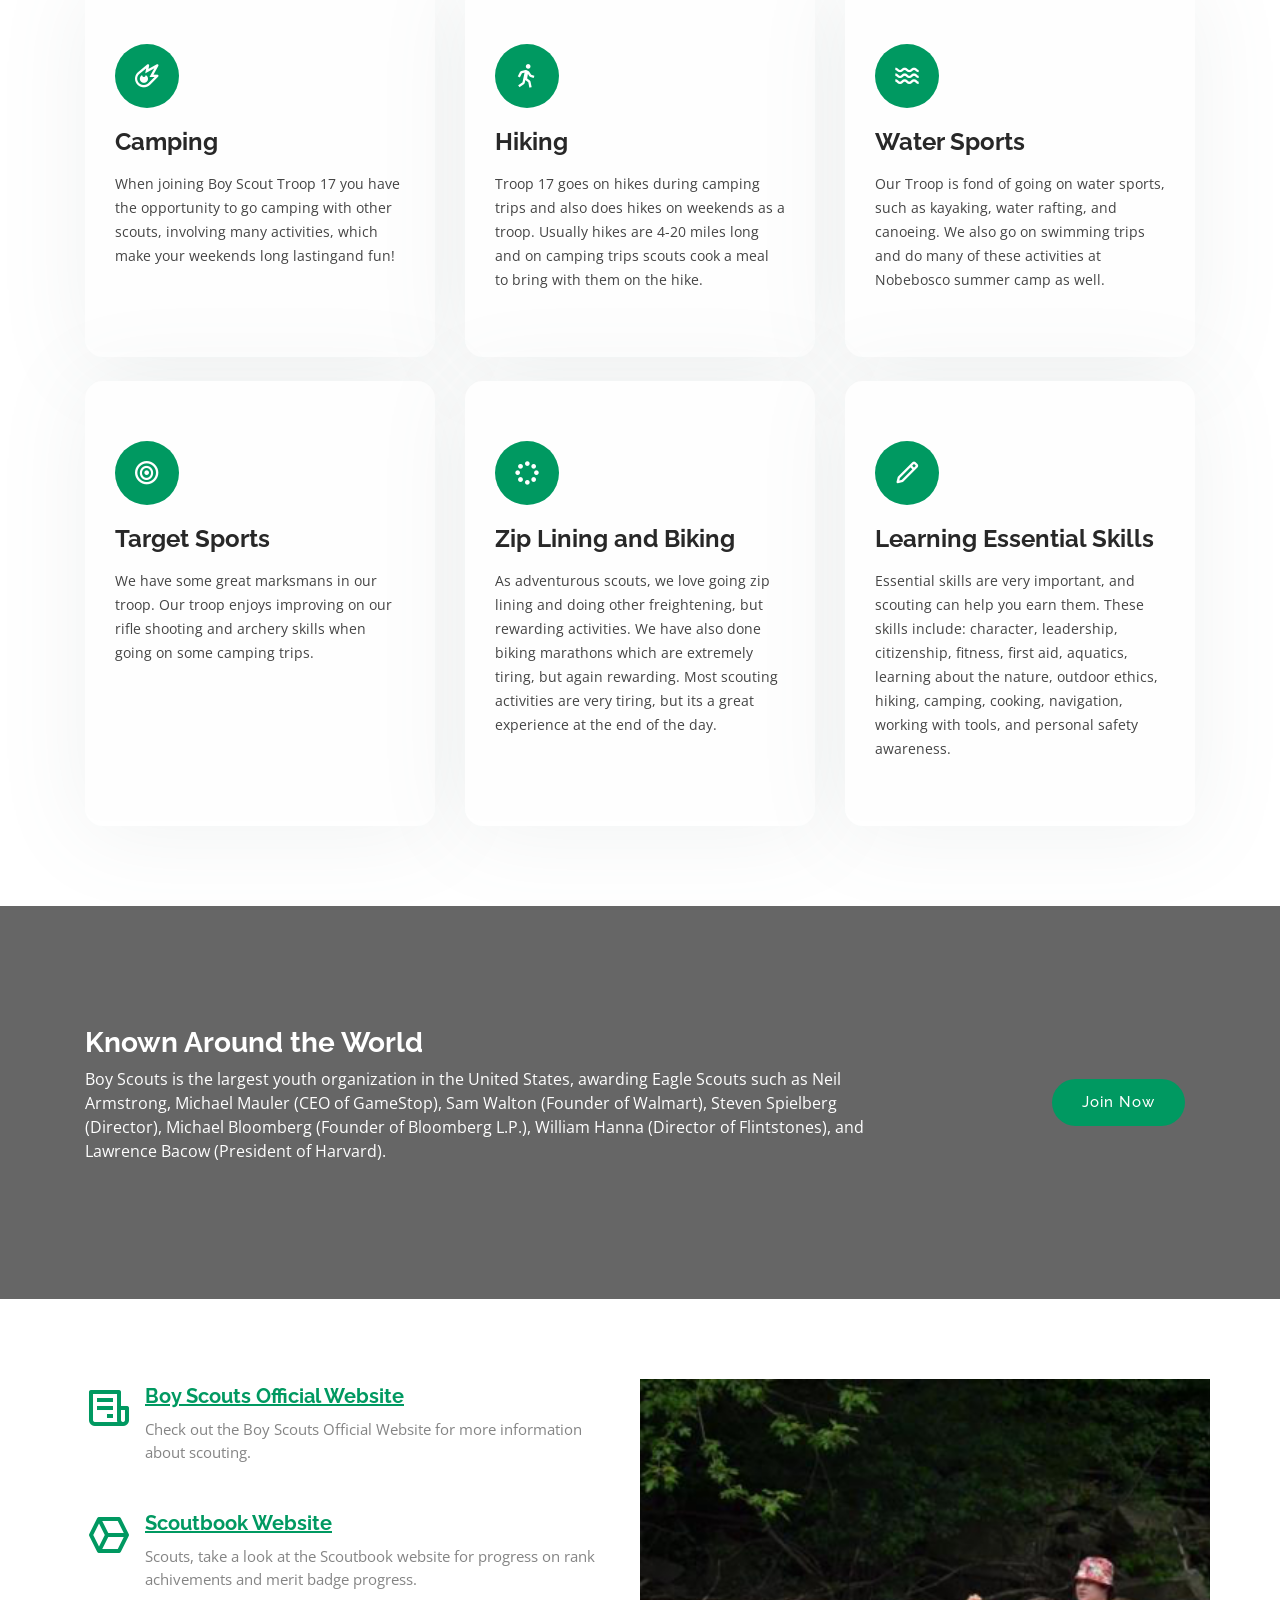
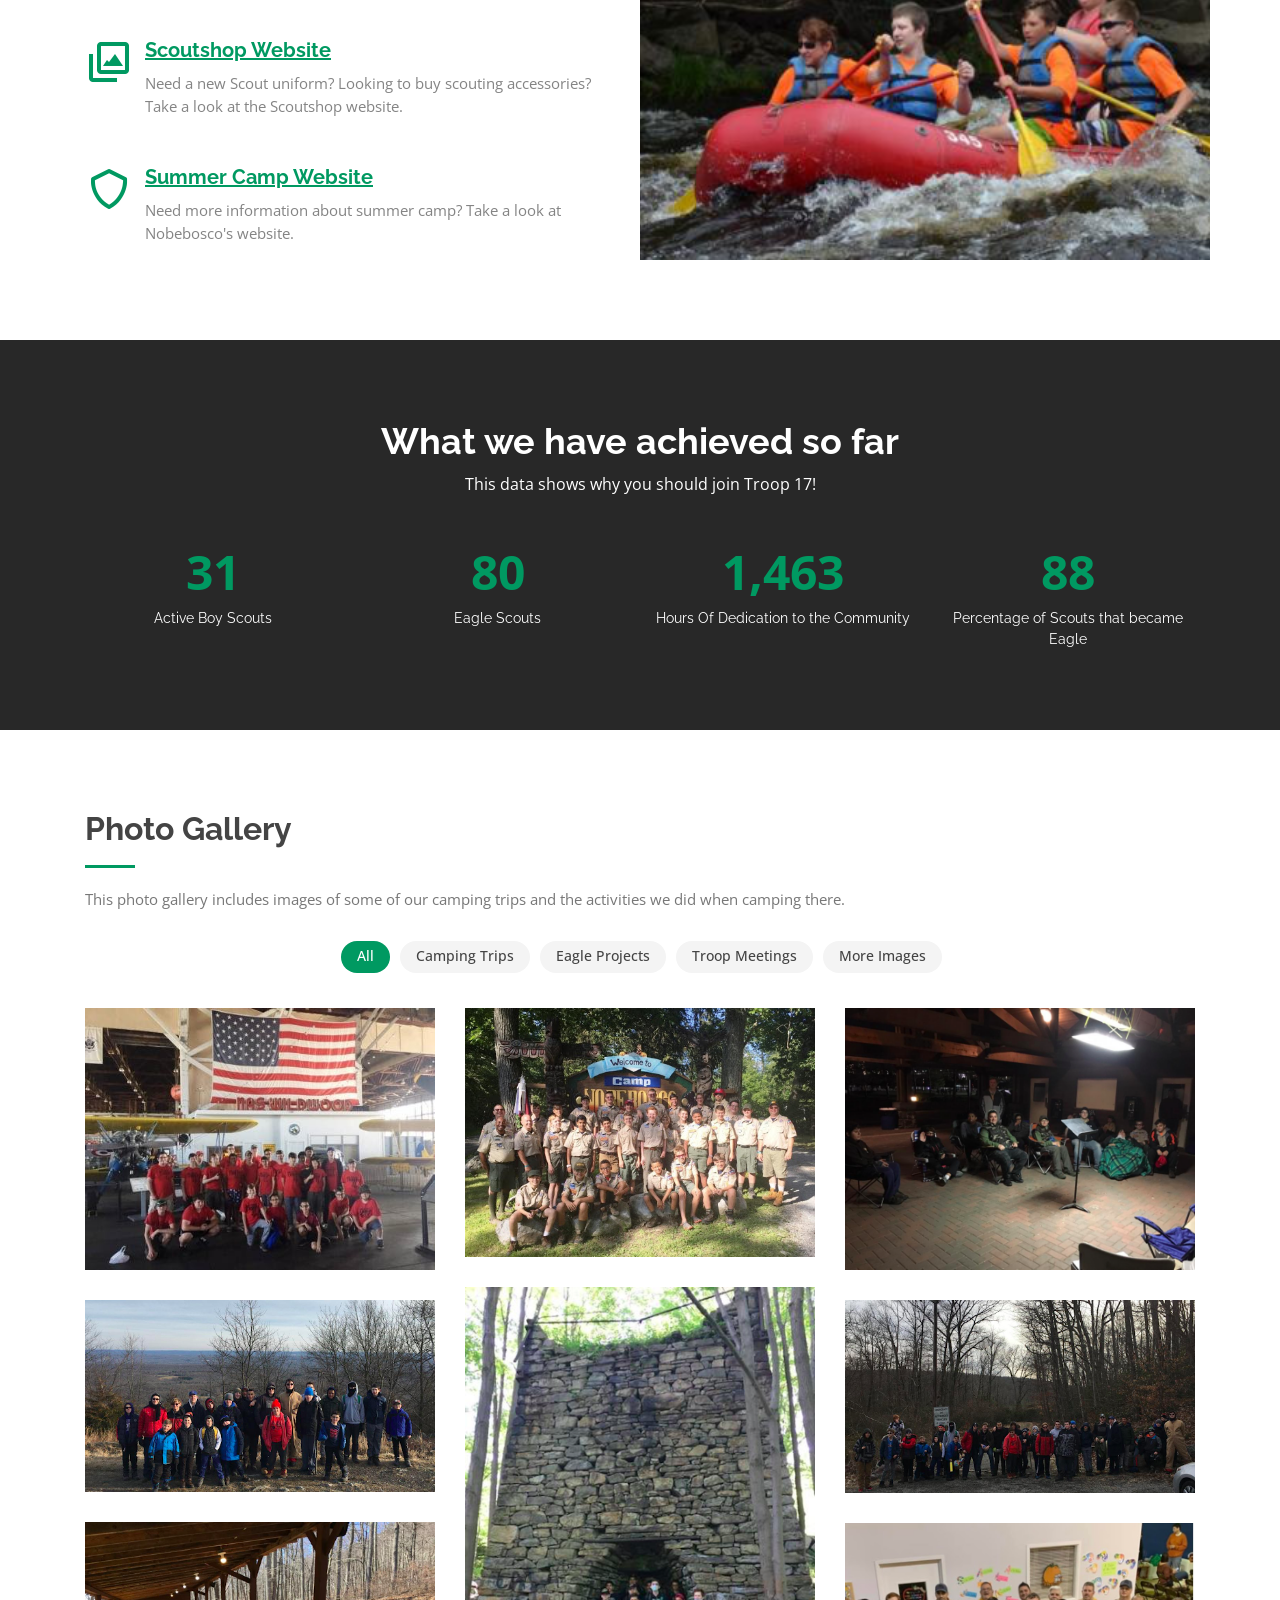
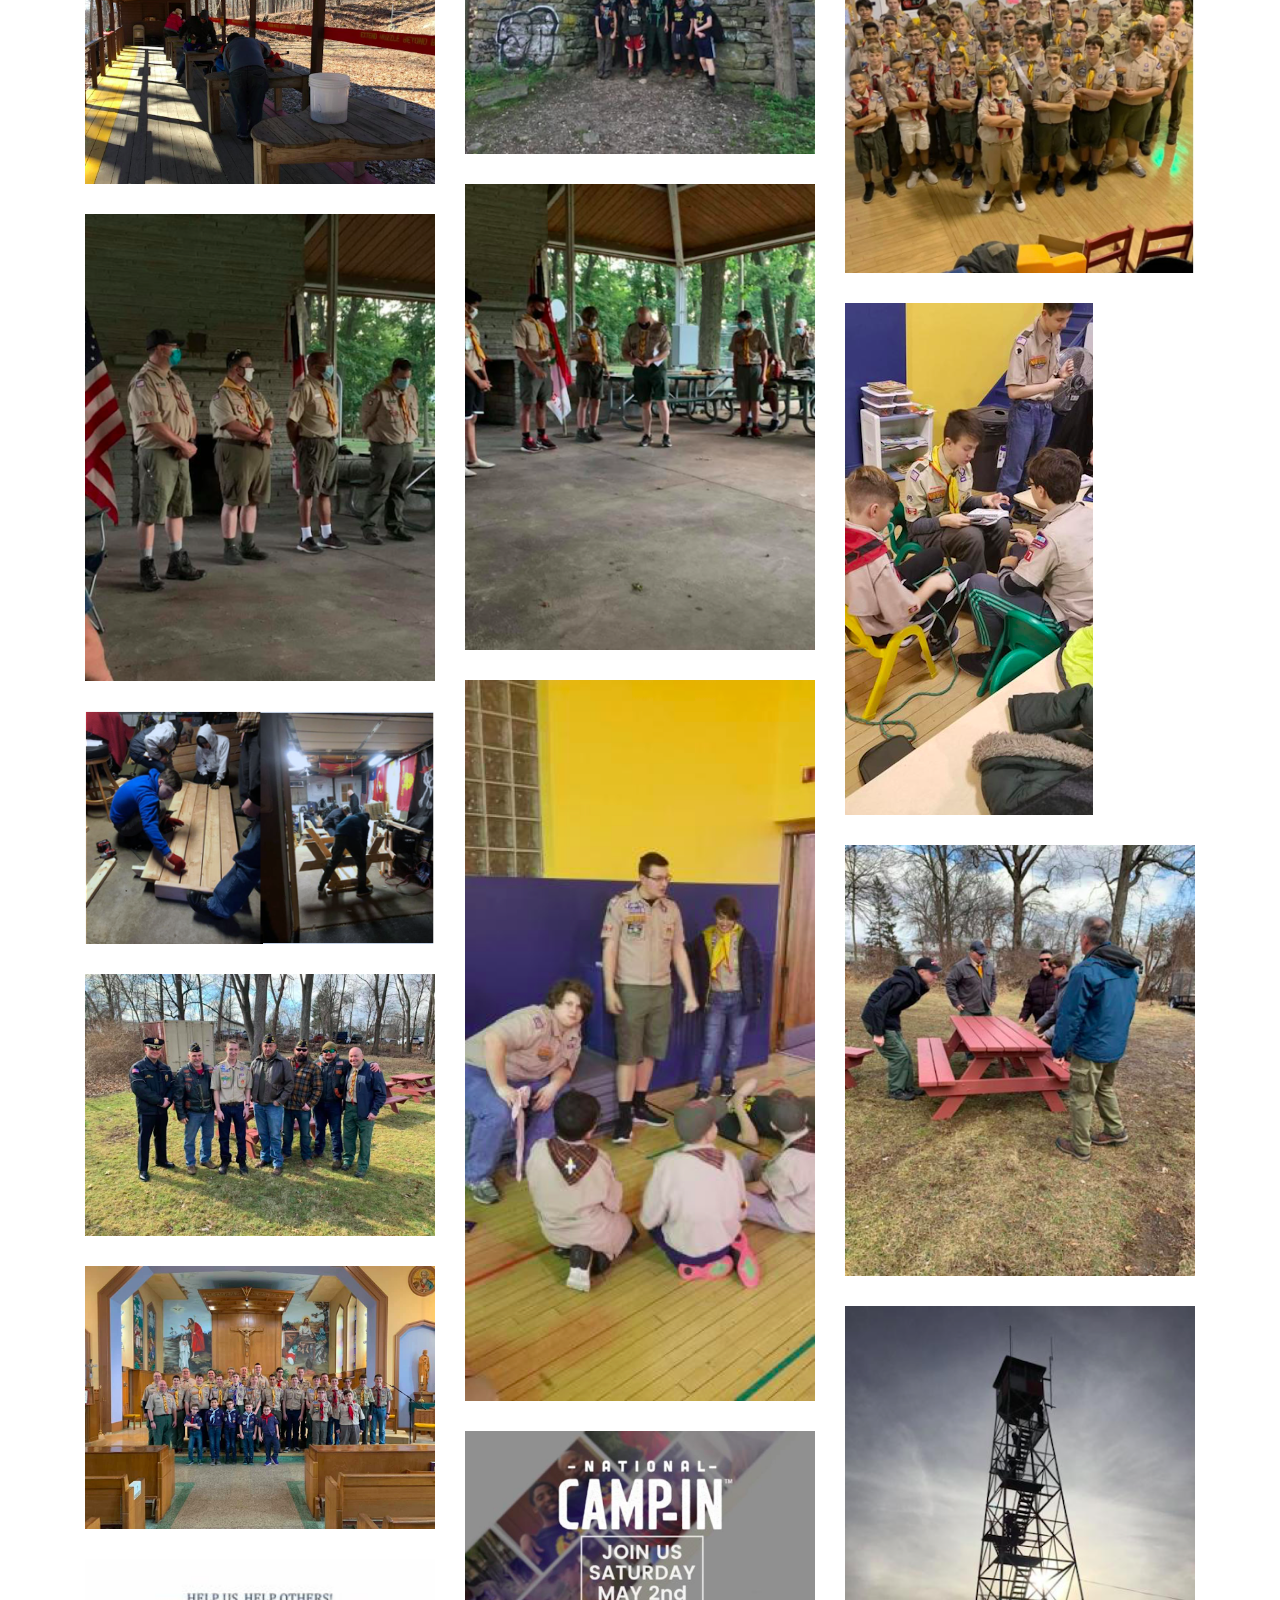
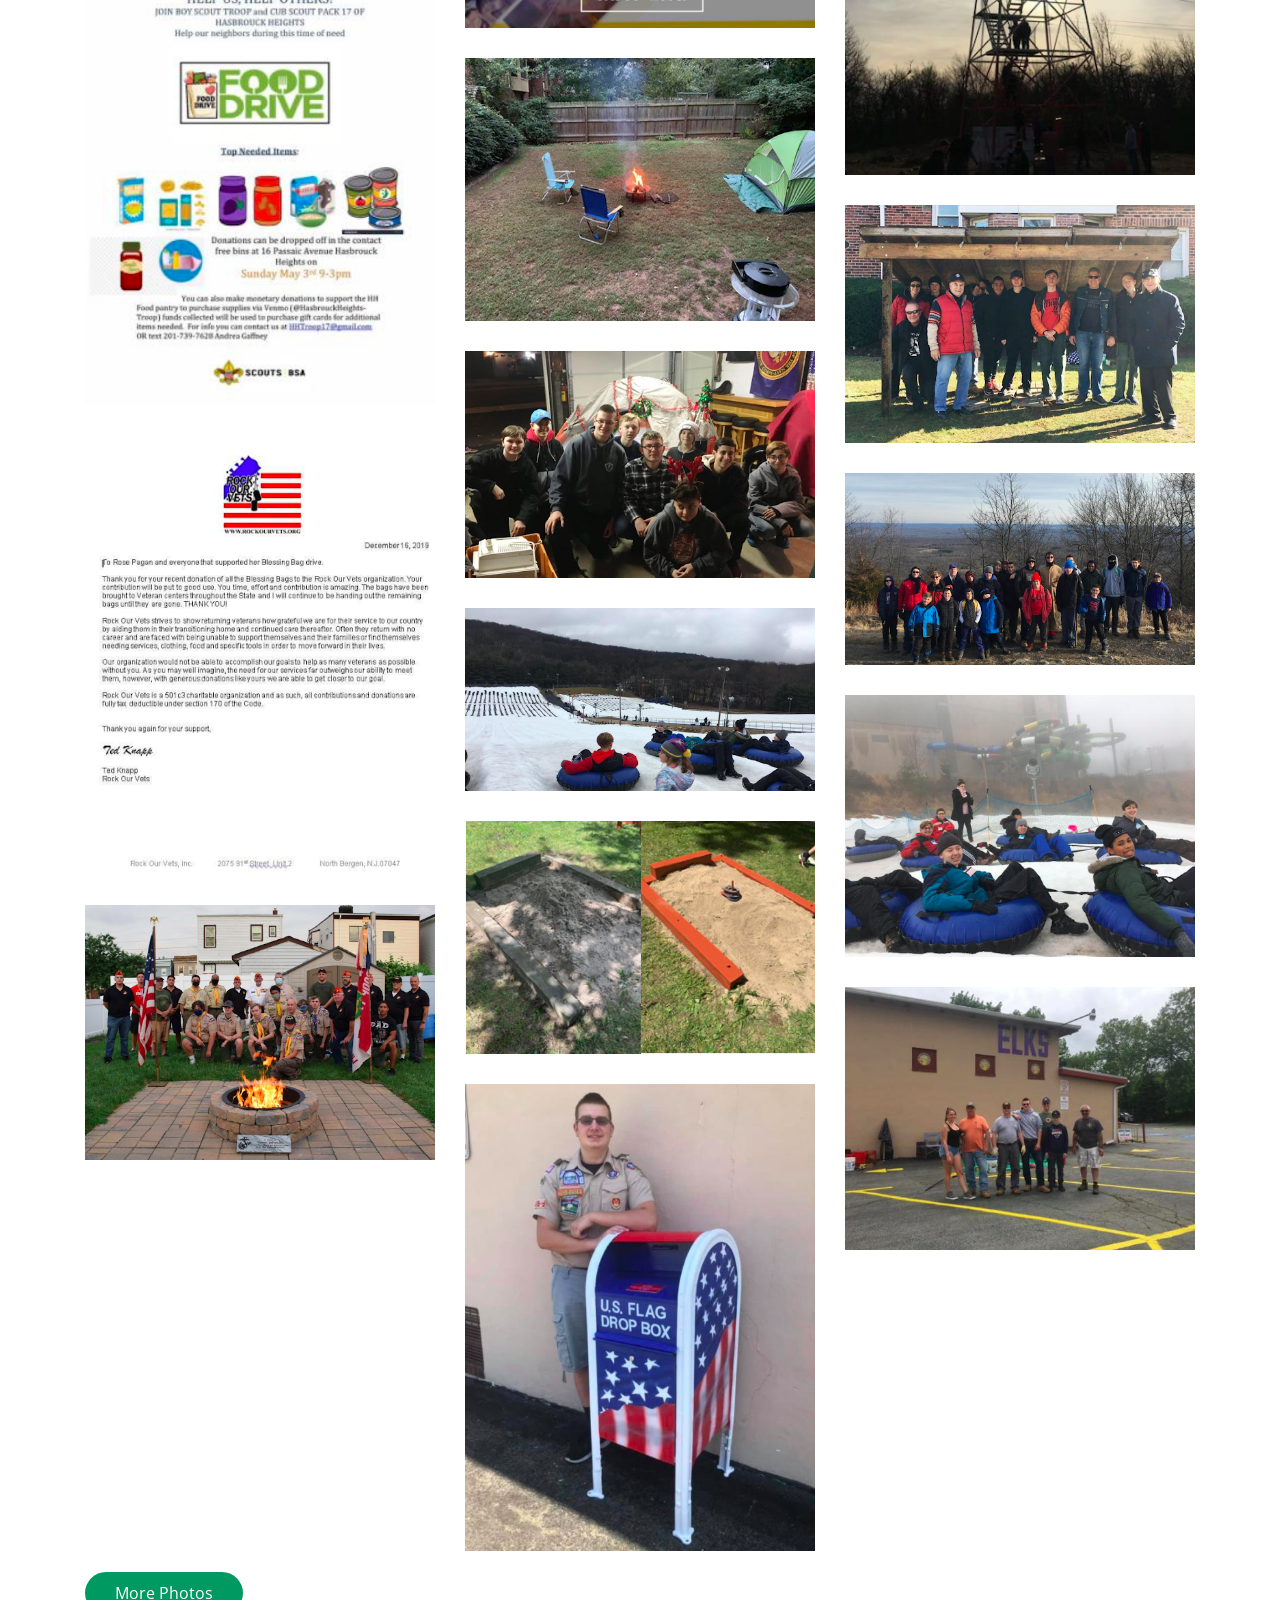
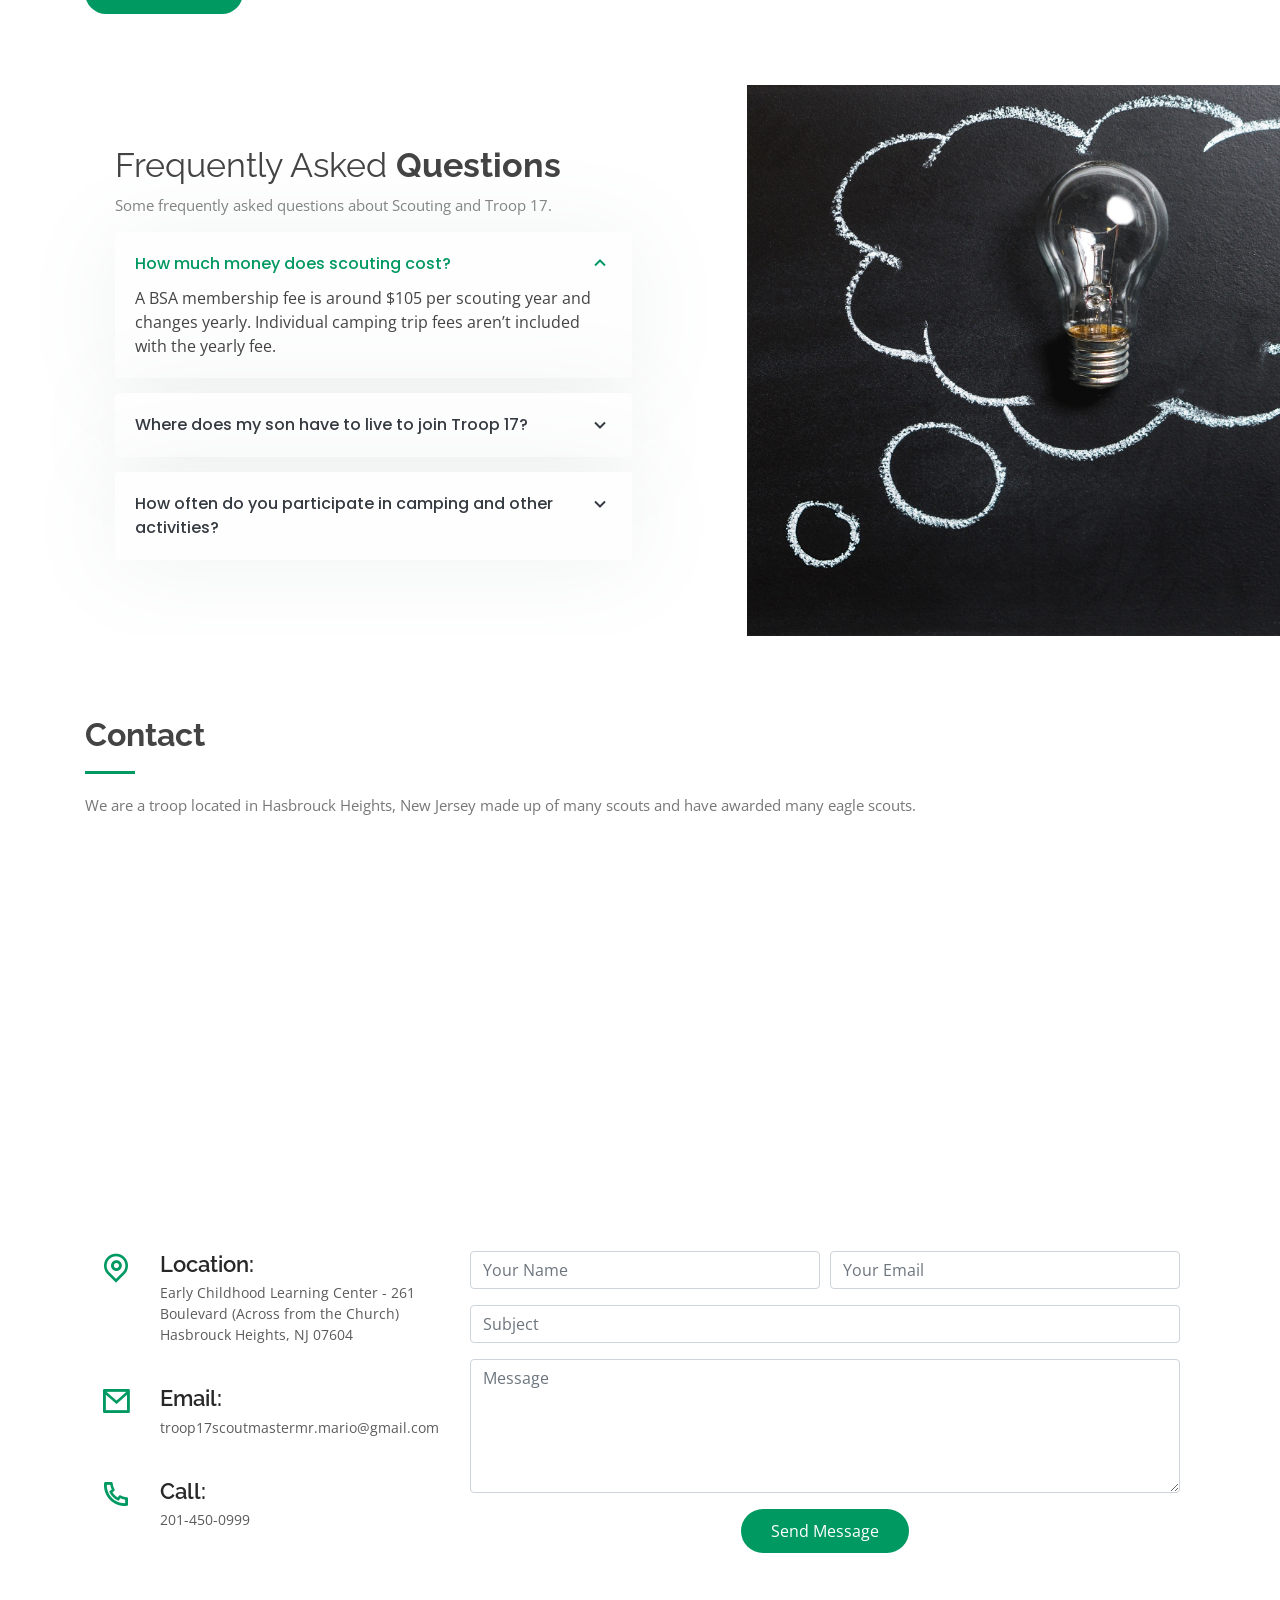
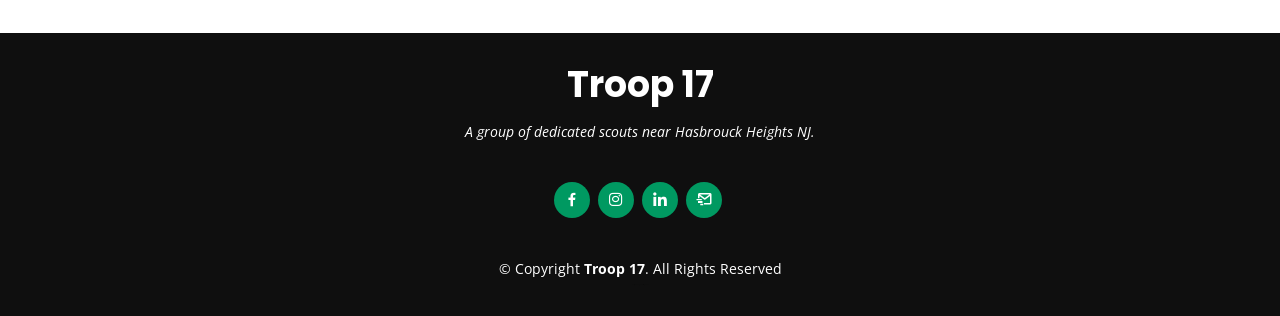
==== commit cb400103: "fixed button issue" ====
--- a/index.html
+++ b/index.html
@@ -574,9 +574,9 @@
             </div>
           </div>
 
-          <a href="https://photos.app.goo.gl/SsrFhZn3aQSCEgr89" class="more-photos-btn">More Photos</a>
-        </div>
-
+          
+        </div>
+        <a href="https://photos.app.goo.gl/SsrFhZn3aQSCEgr89" class="more-photos-btn">More Photos</a>
       </div>
     </section><!-- End Portfolio Section -->
 
--- a/assets/css/style.css
+++ b/assets/css/style.css
@@ -411,21 +411,14 @@
 }
 
 .more-photos-btn {
-  margin-inline: 25px;
   background: #009961;
-  color: #fff;
+  border: 0;
+  padding: 10px 30px;
+  color: #fff;
+  transition: 0.4s;
   border-radius: 50px;
-  padding: 8px 25px 9px 25px;
-  white-space: nowrap;
-  transition: 0.3s;
-  font-size: 14px;
-  display: inline-block;
-}
-
-.get-started-btn:hover {
-  background: #00b371;
-  color: #fff;
-}
+}
+
 
 @media (max-width: 992px) {
   .get-started-btn {
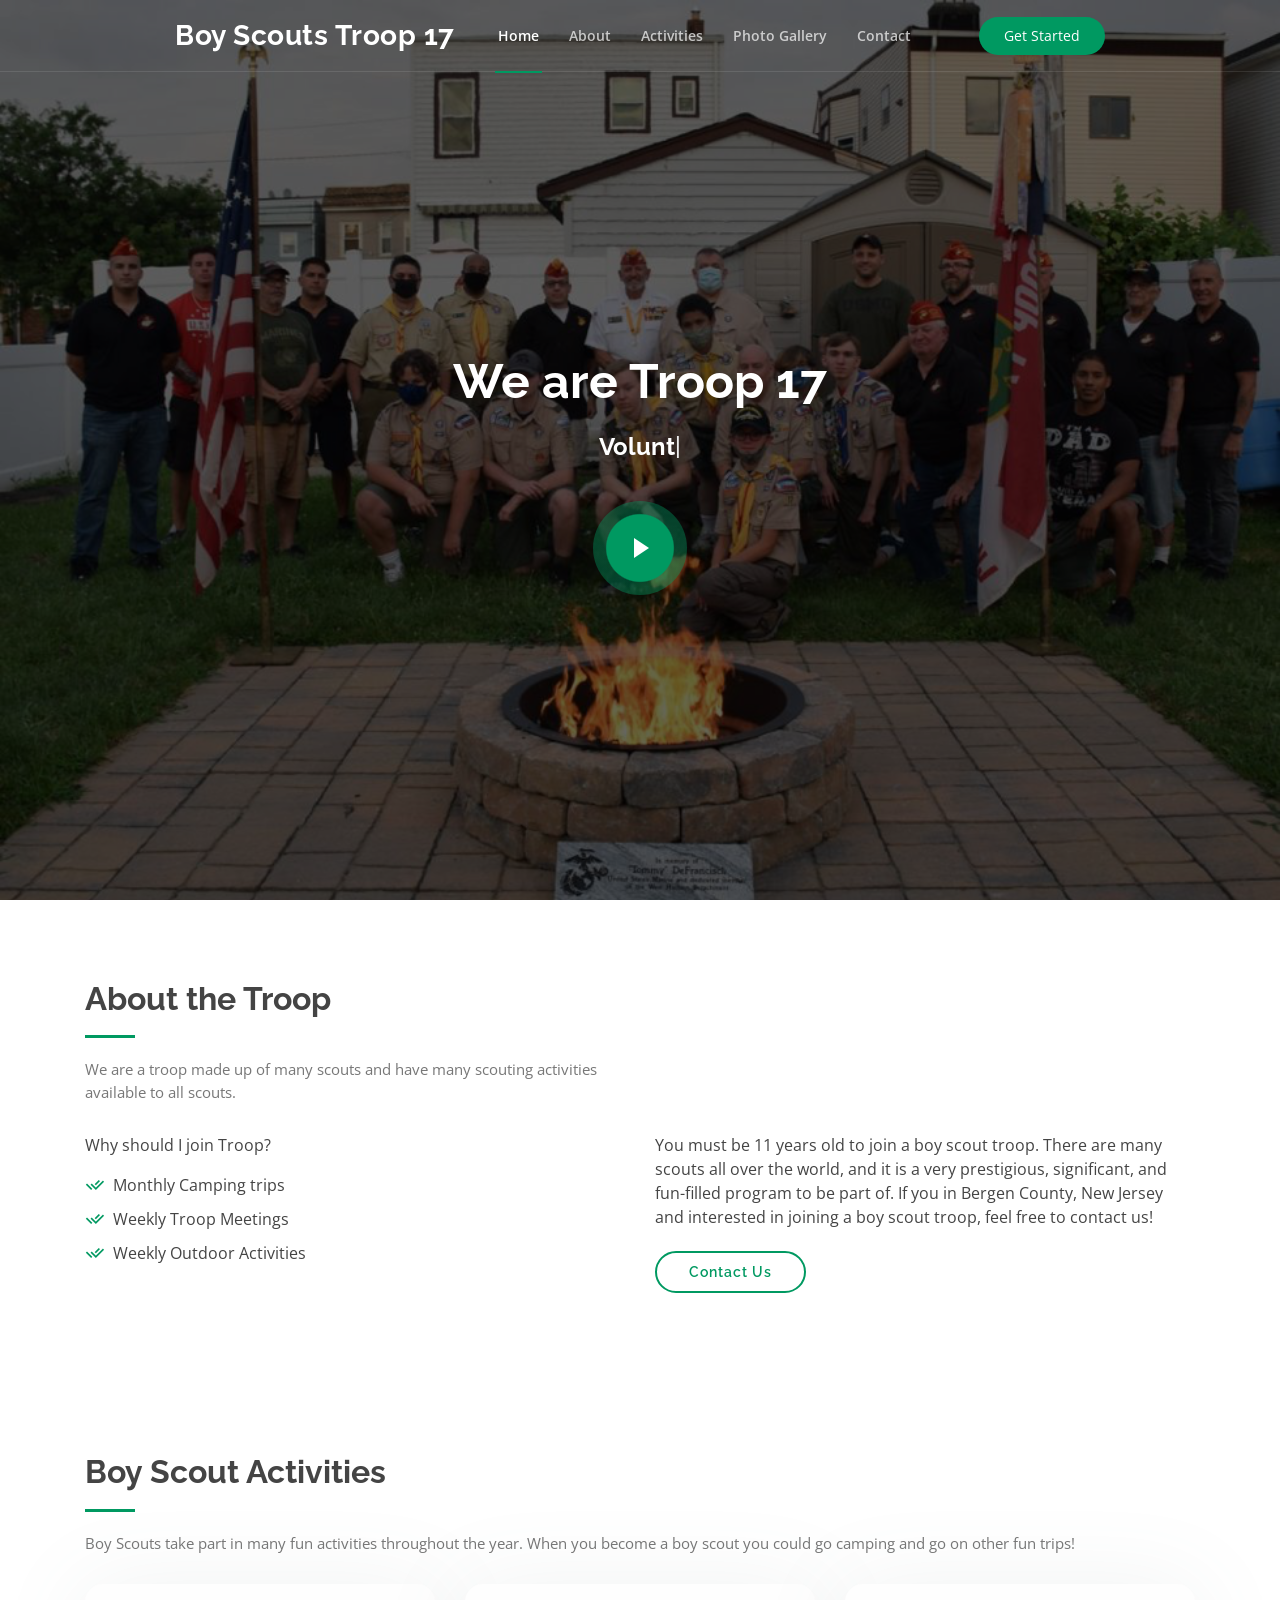
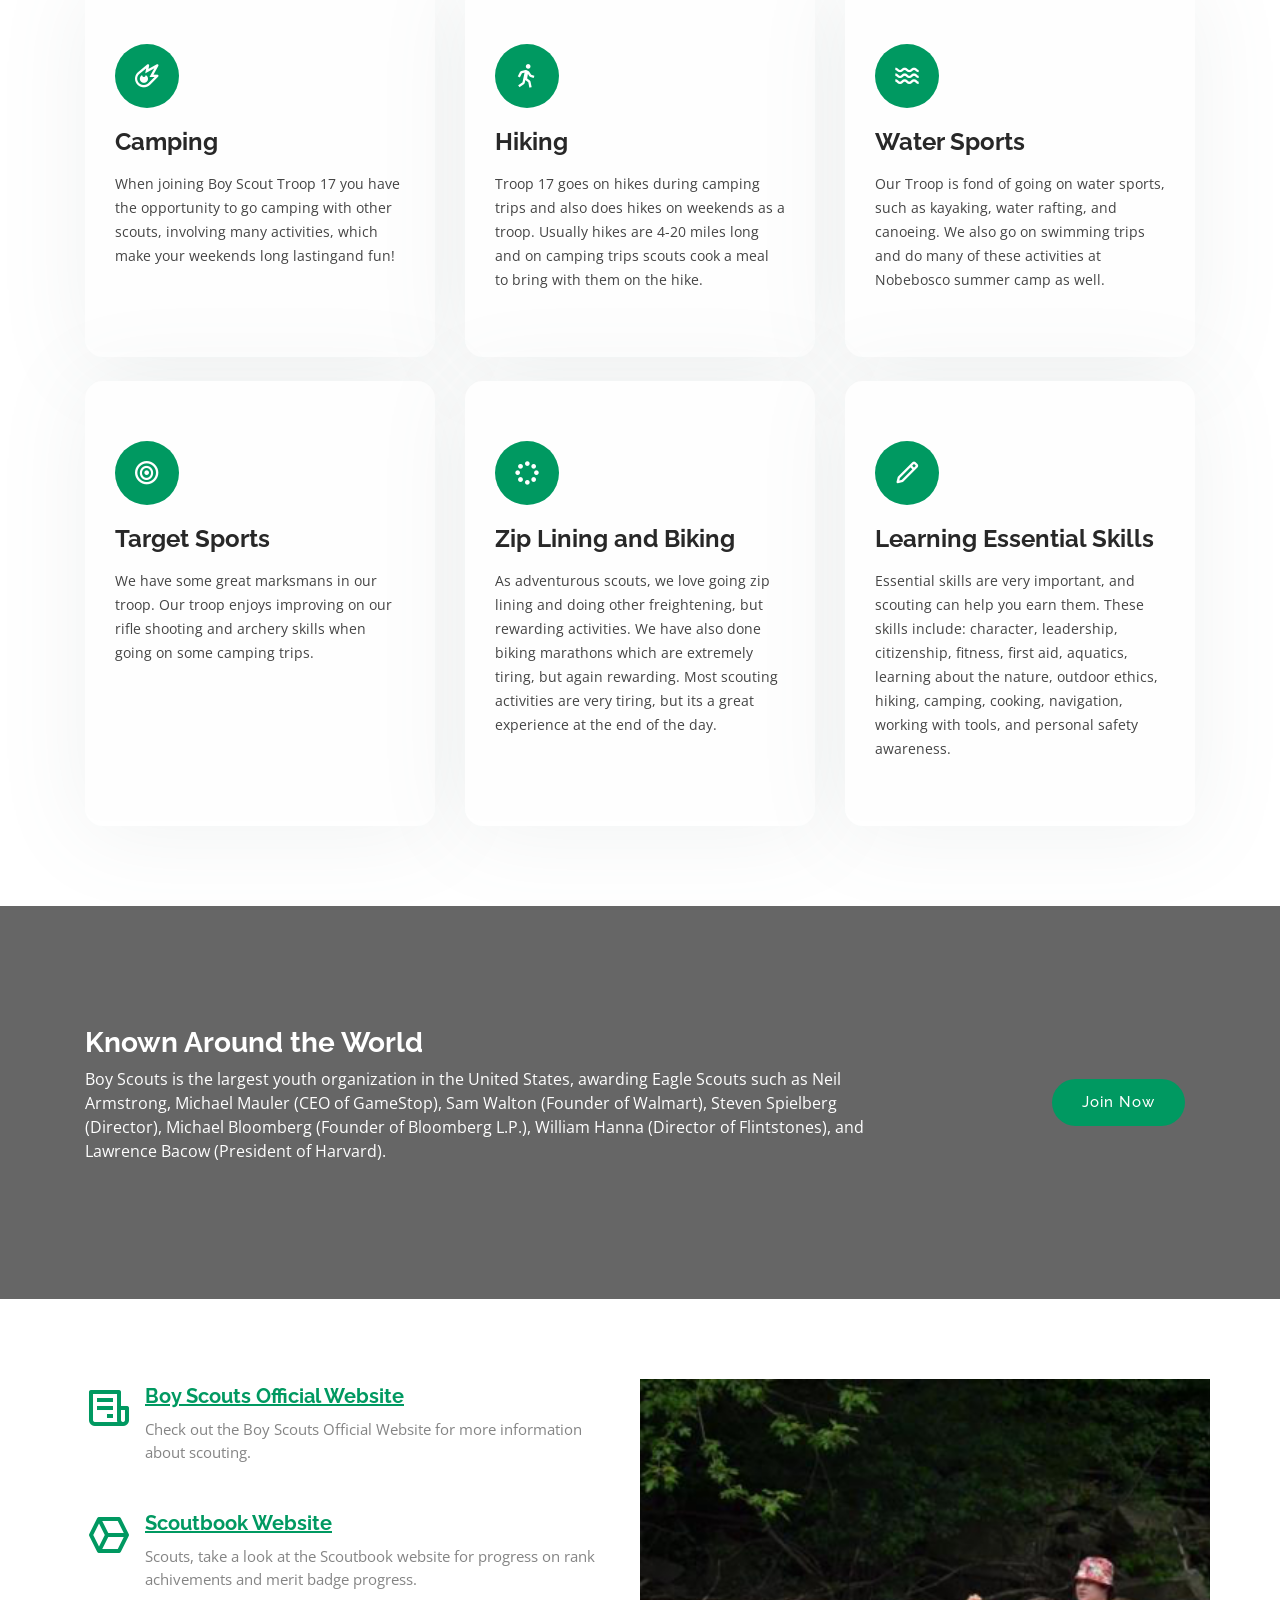
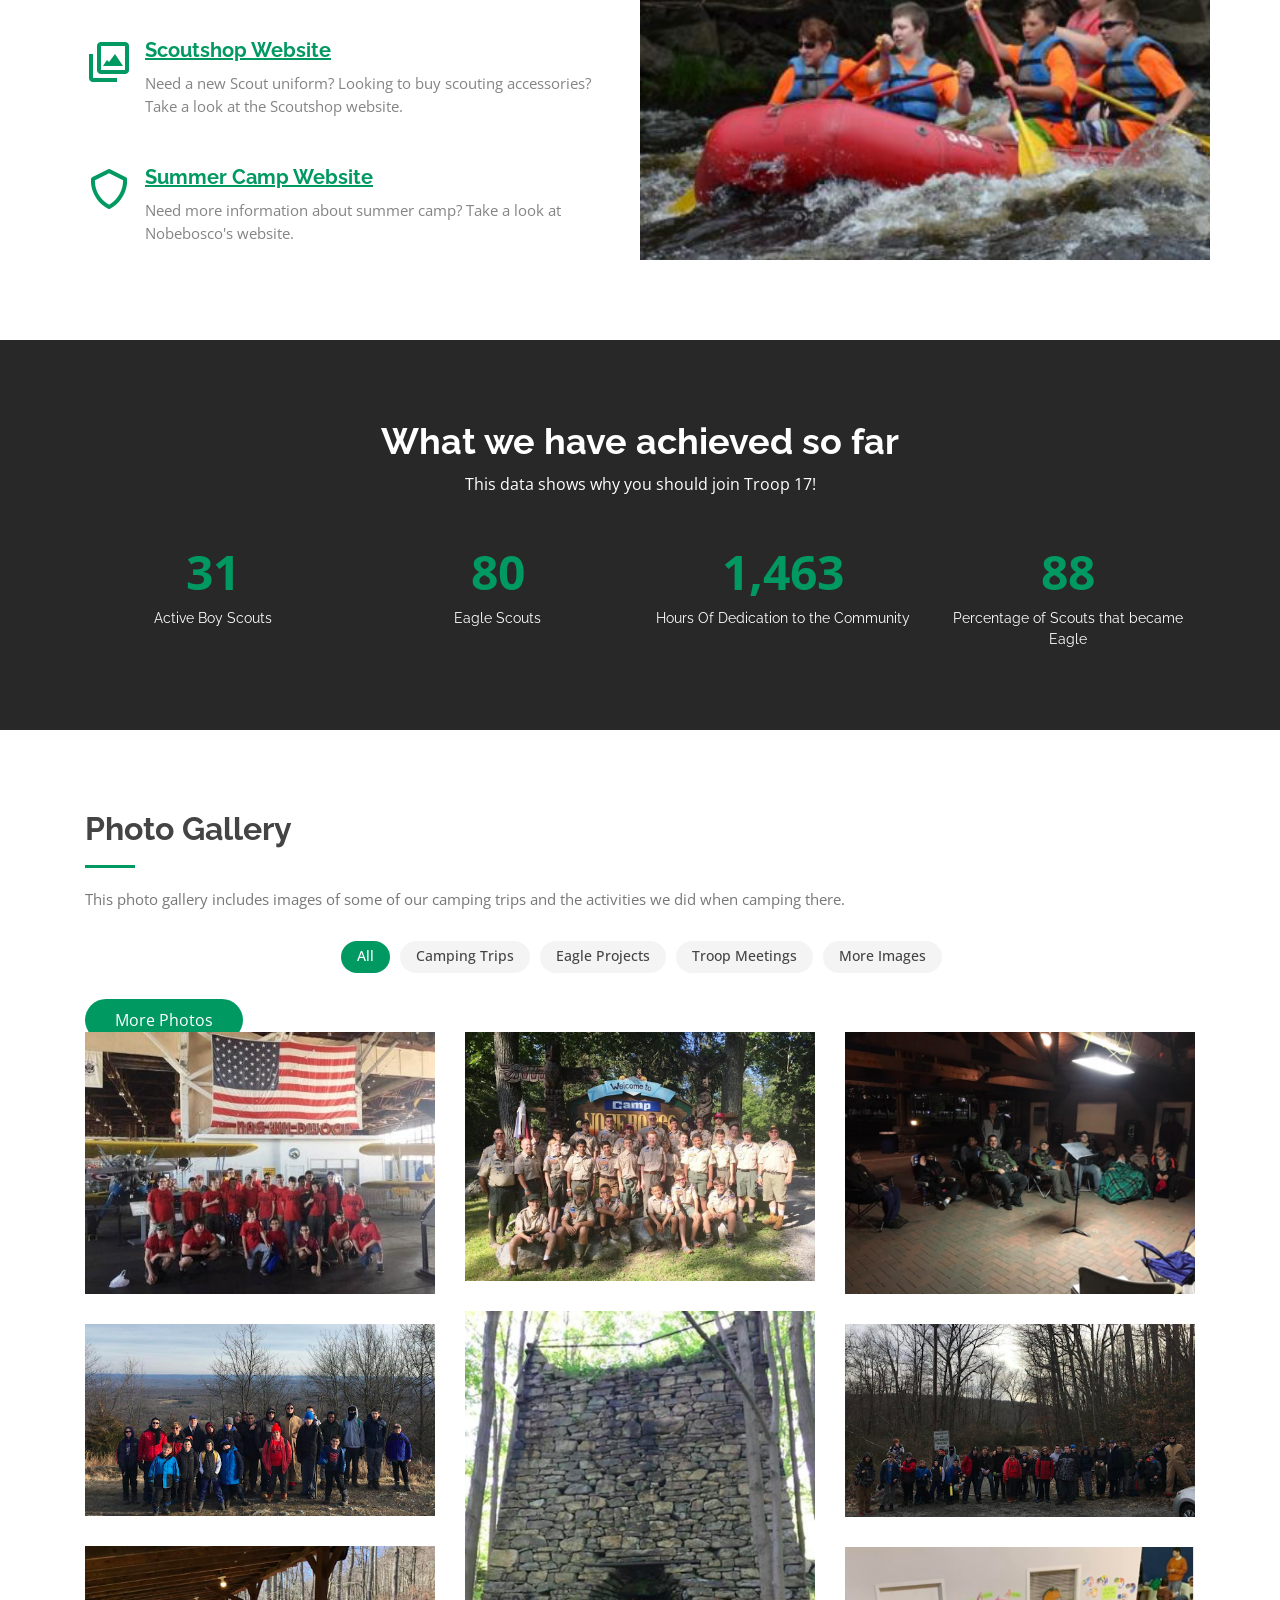
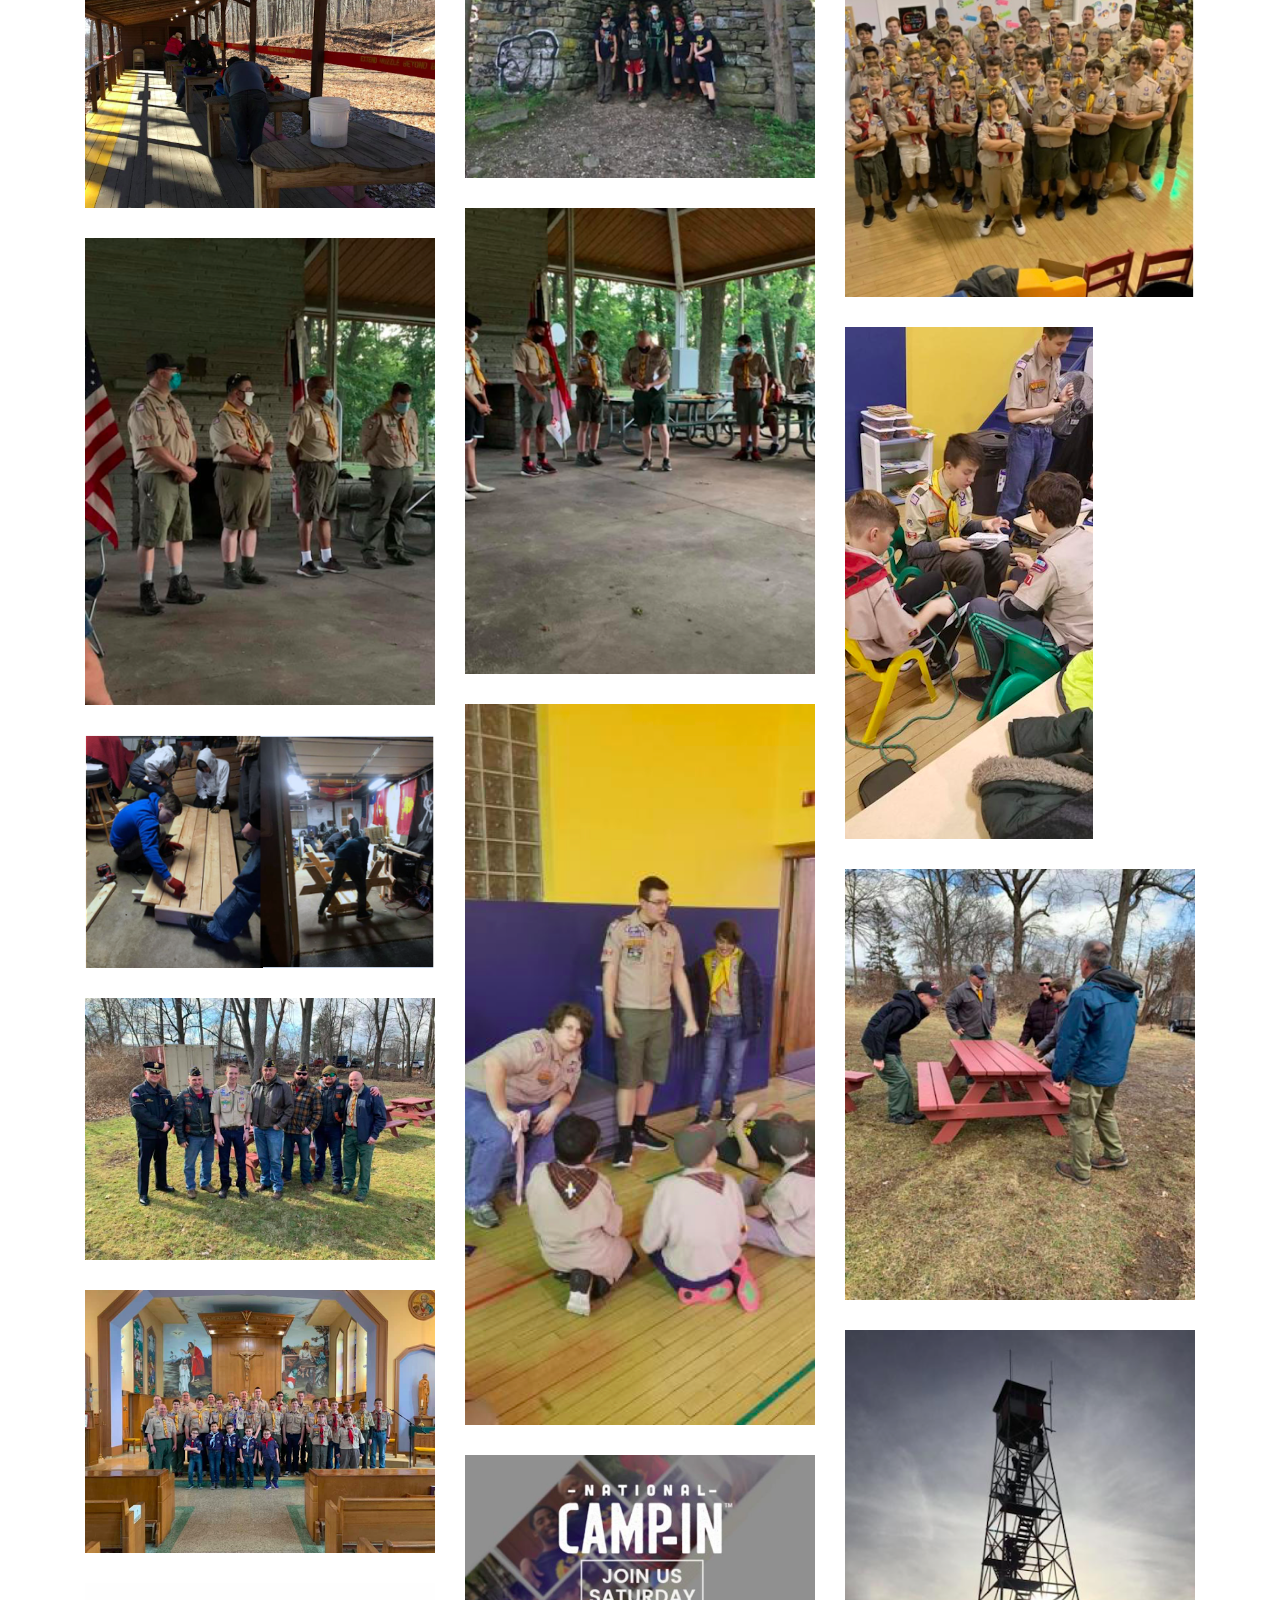
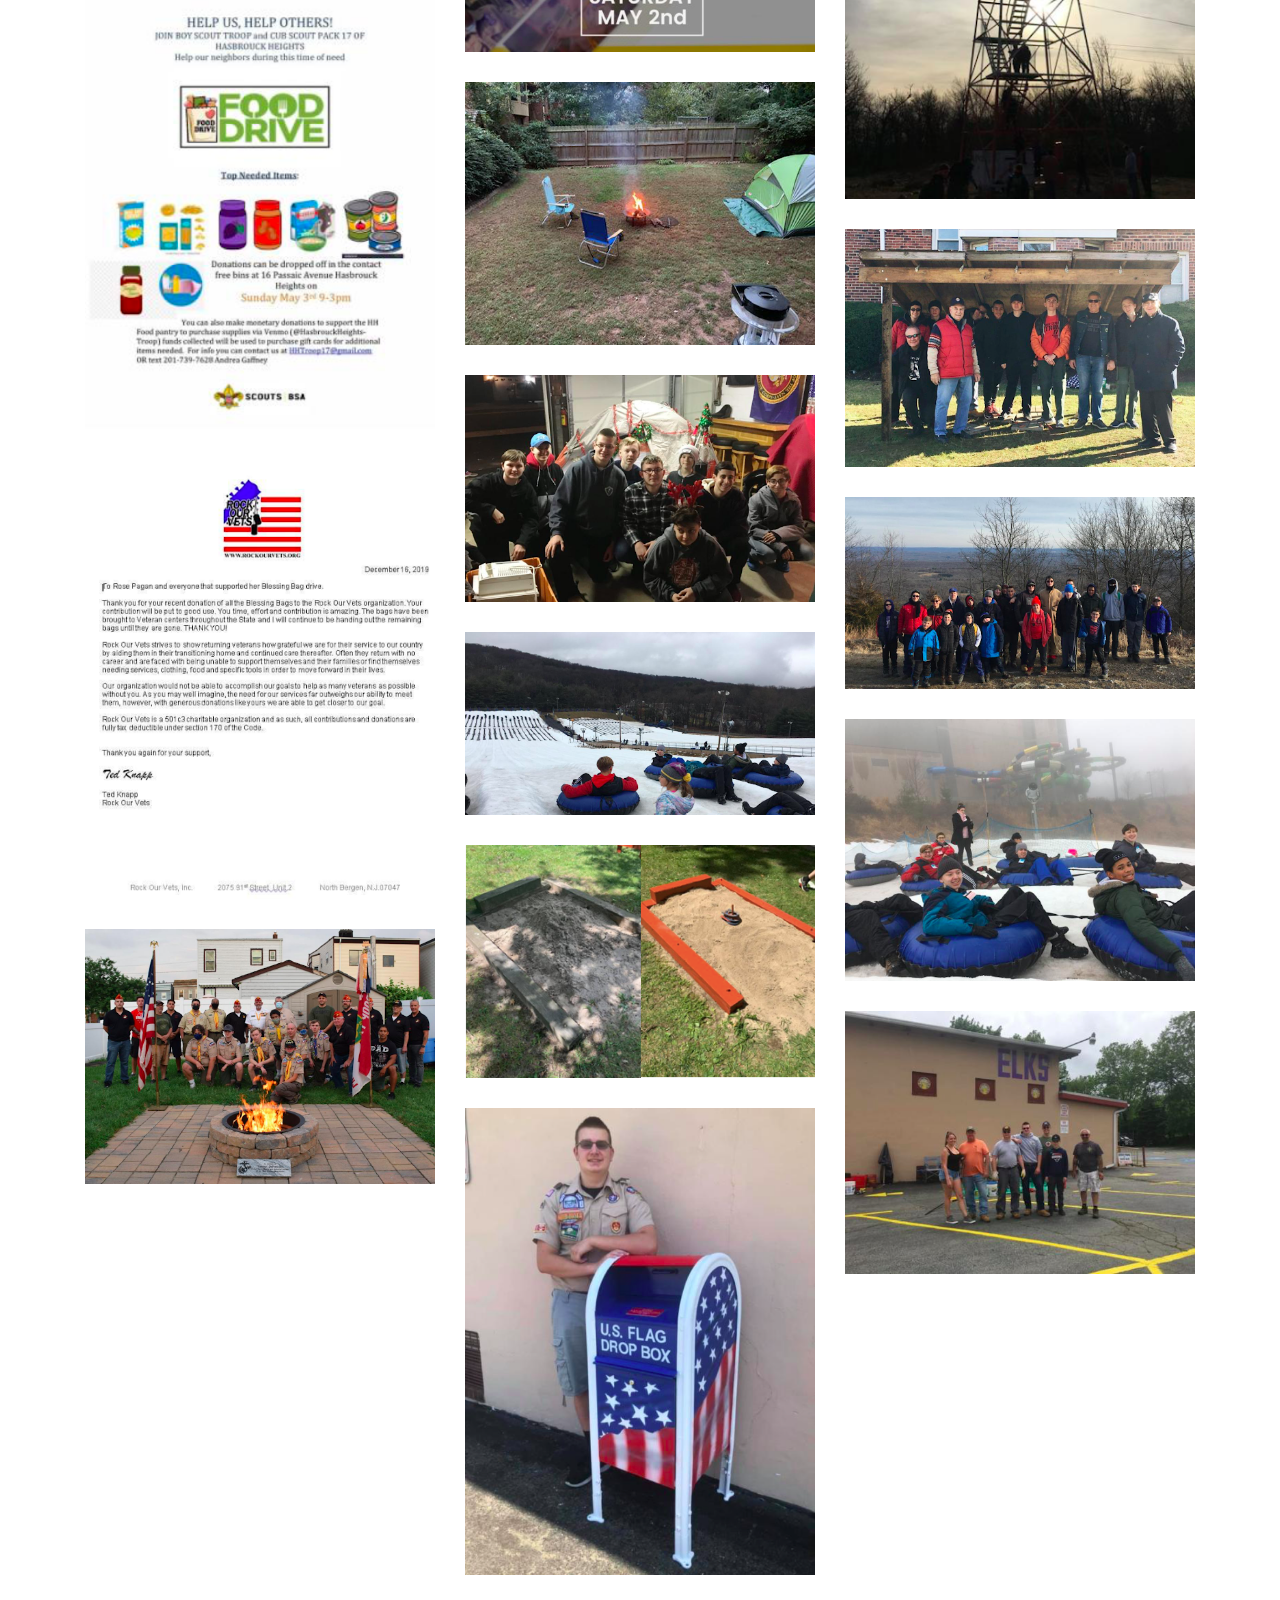
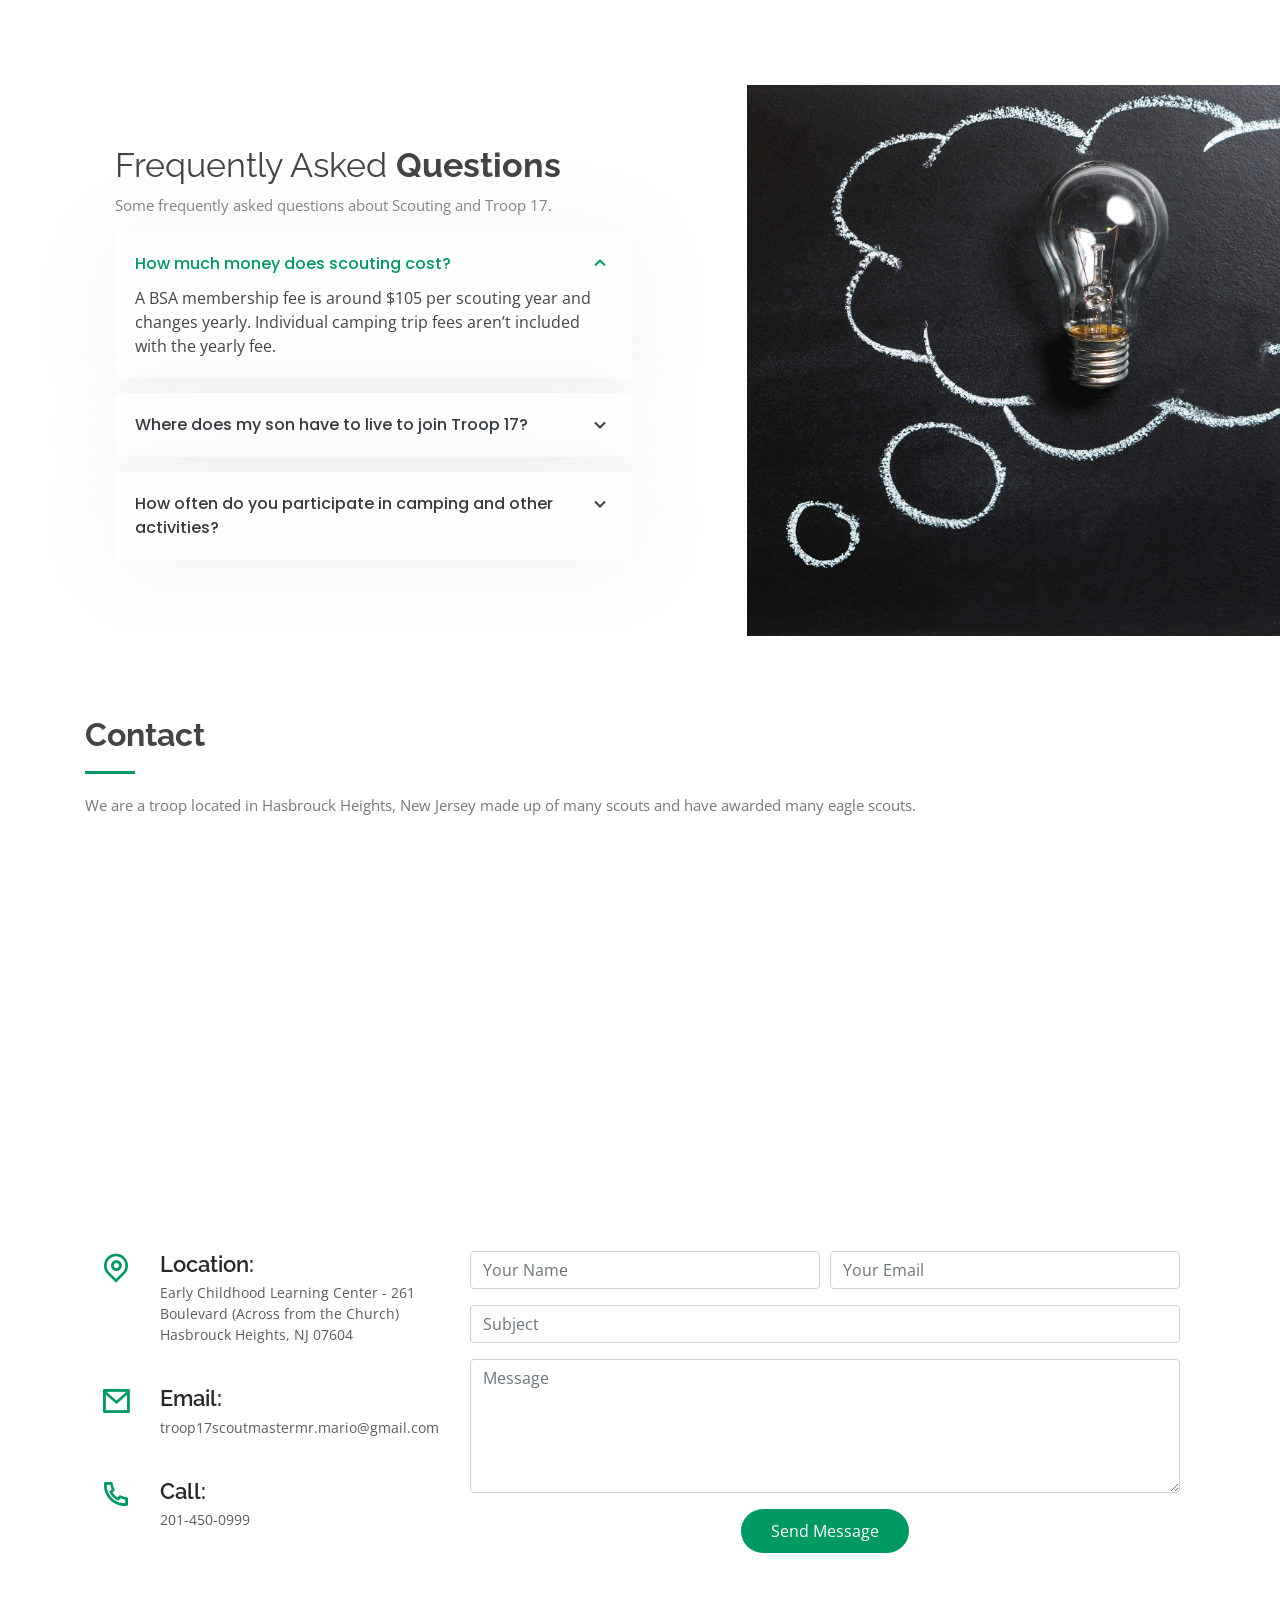
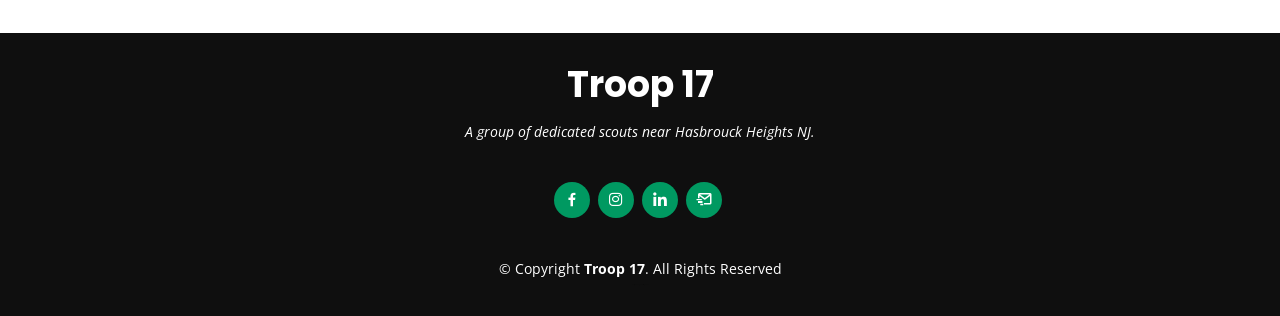
==== commit 3ed04546: "small cahnge" ====
--- a/index.html
+++ b/index.html
@@ -301,7 +301,8 @@
             </ul>
           </div>
         </div>
-
+        <a href="https://photos.app.goo.gl/SsrFhZn3aQSCEgr89" class="more-photos-btn">More Photos</a>
+        
         <div class="row portfolio-container">
 
           <div class="col-lg-4 col-md-6 portfolio-item filter-app">
@@ -576,7 +577,7 @@
 
           
         </div>
-        <a href="https://photos.app.goo.gl/SsrFhZn3aQSCEgr89" class="more-photos-btn">More Photos</a>
+
       </div>
     </section><!-- End Portfolio Section -->
 
--- a/assets/css/style.css
+++ b/assets/css/style.css
@@ -417,6 +417,12 @@
   color: #fff;
   transition: 0.4s;
   border-radius: 50px;
+  justify-content: center;
+  align-items: center;
+}
+
+.more-photos-btn:hover {
+  background: white;
 }
 
 
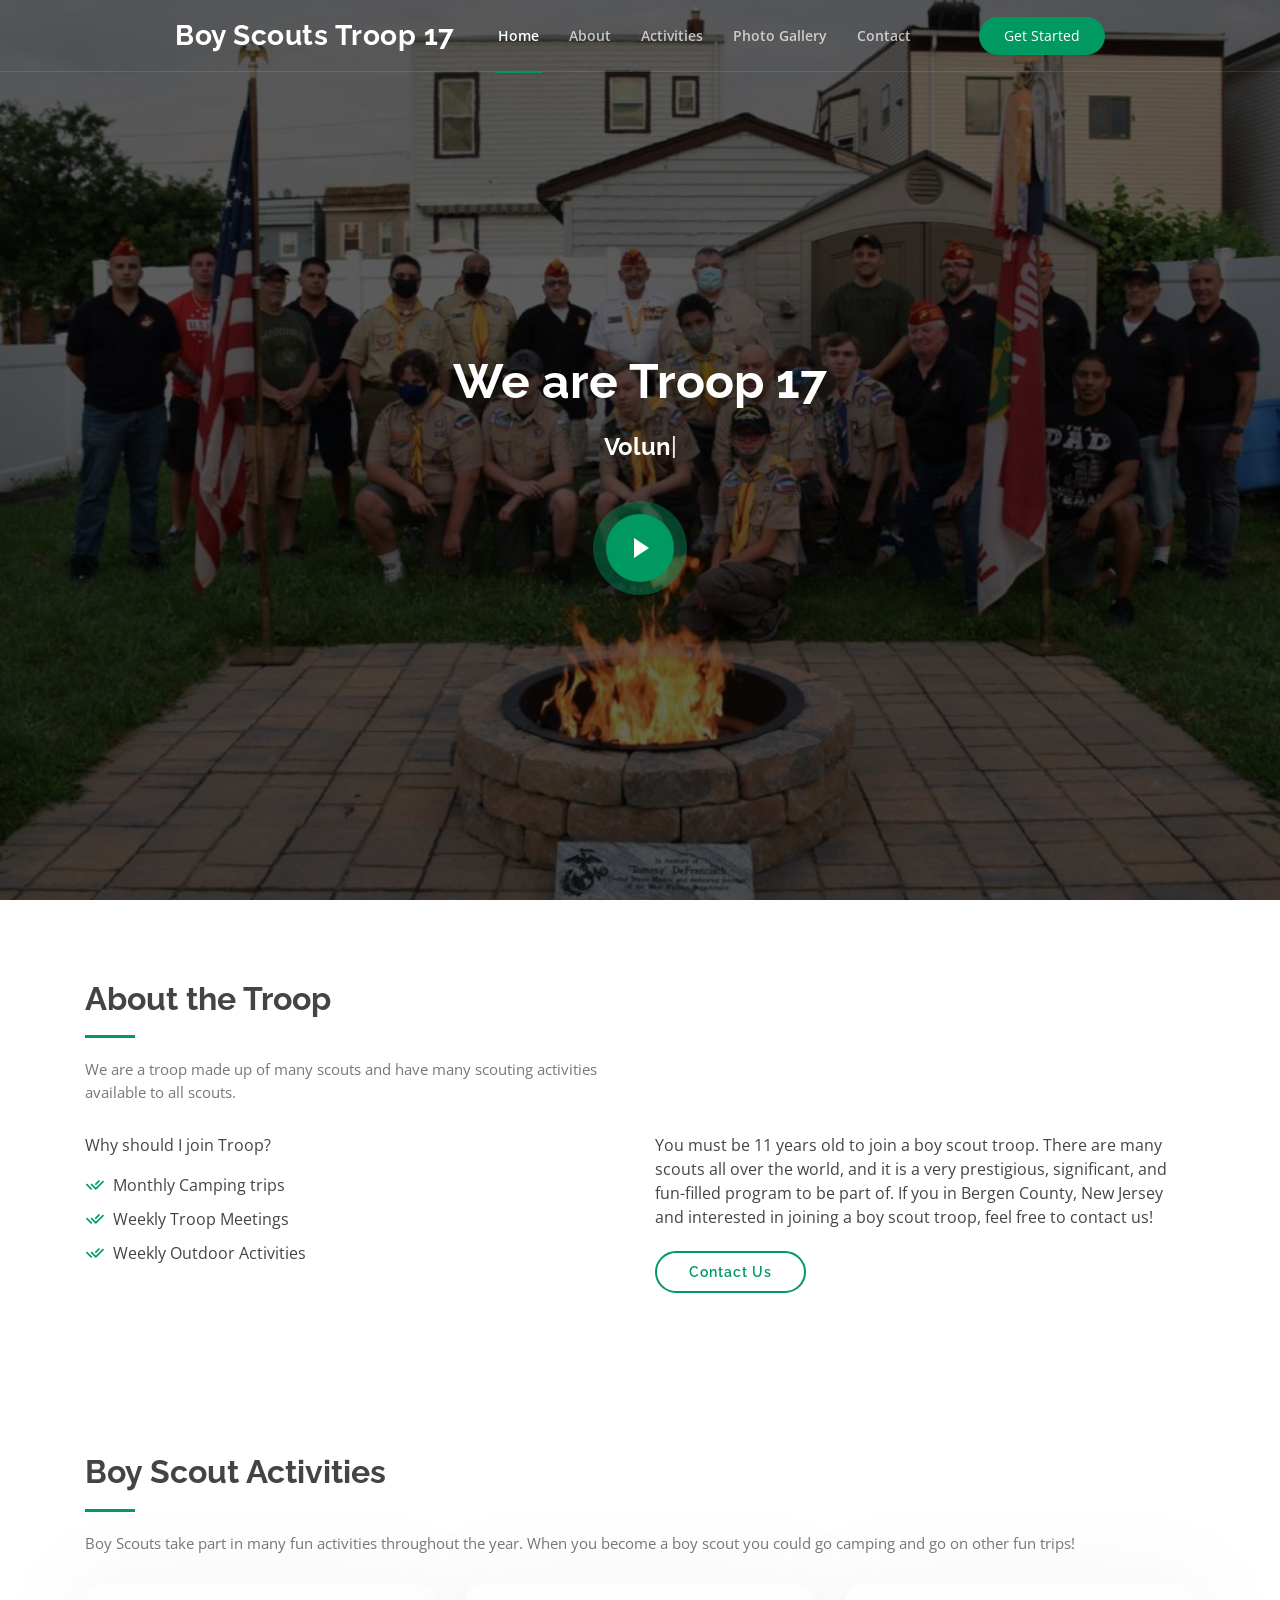
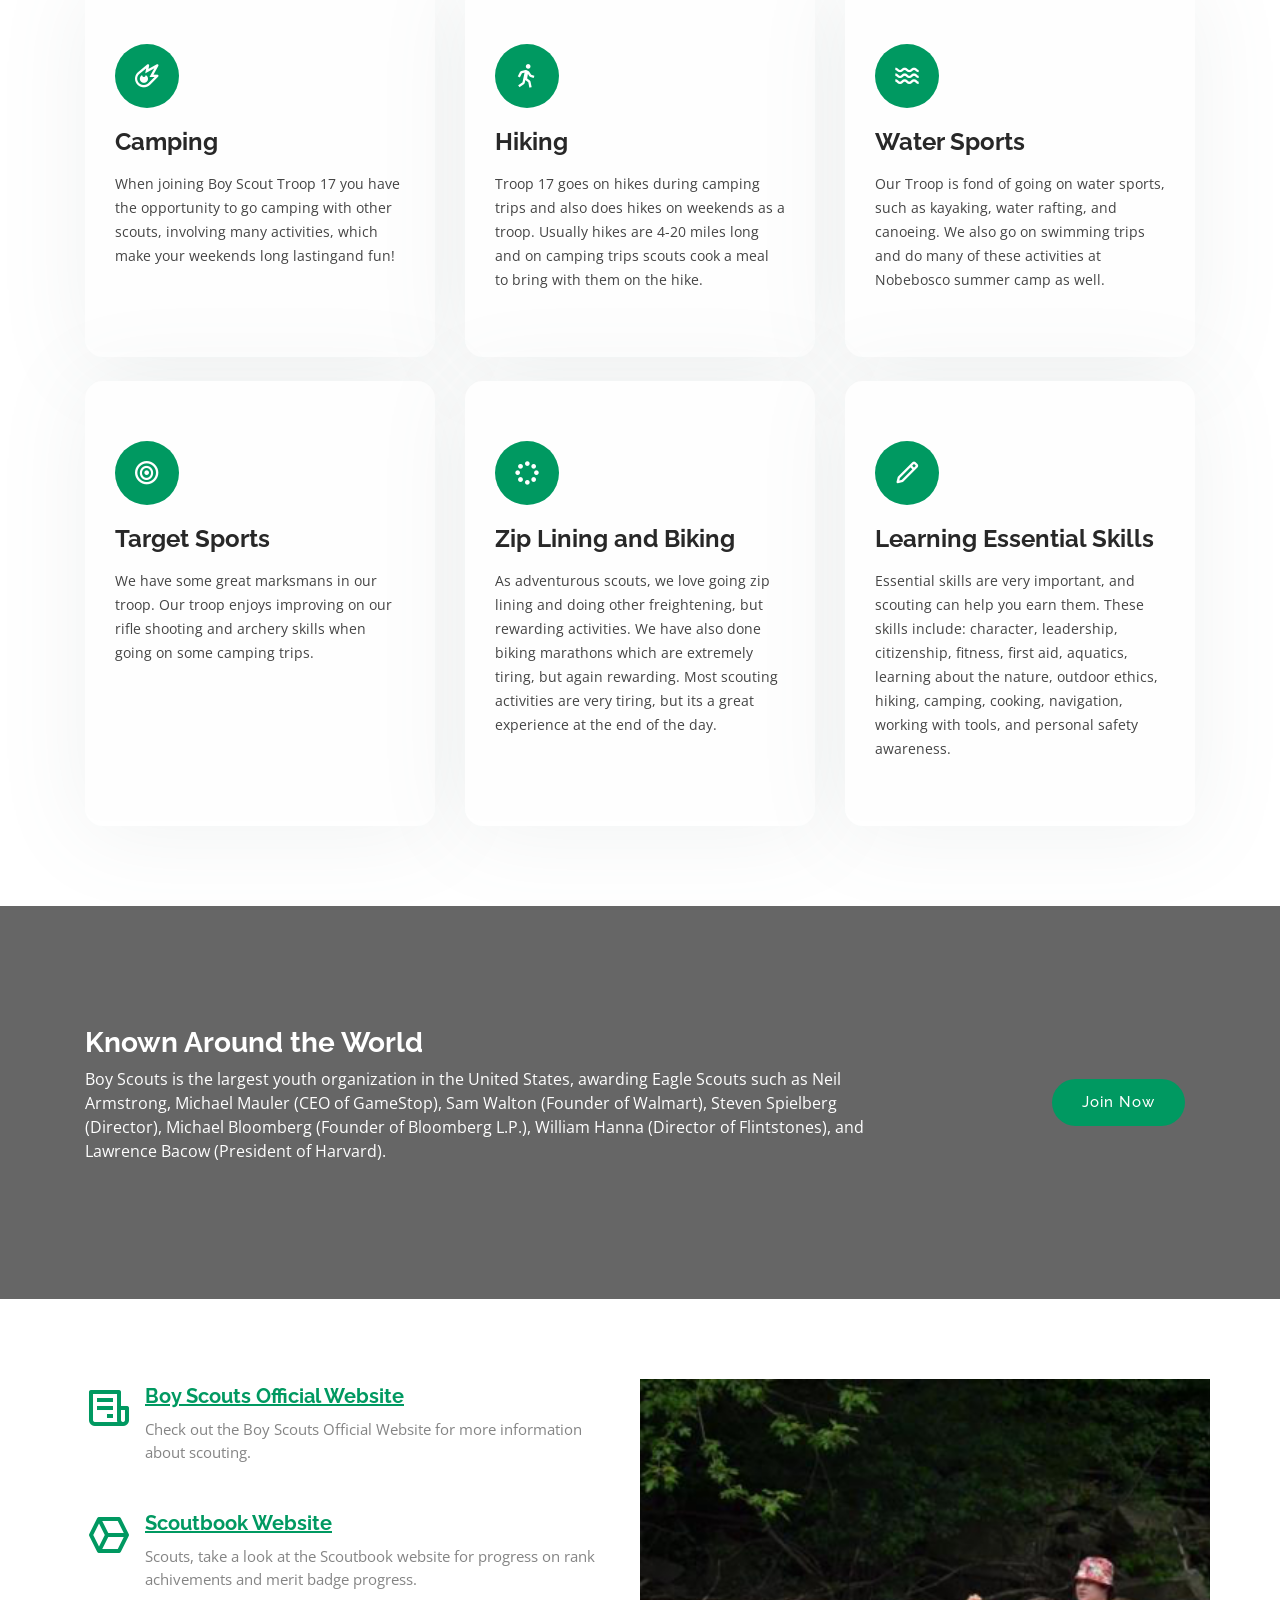
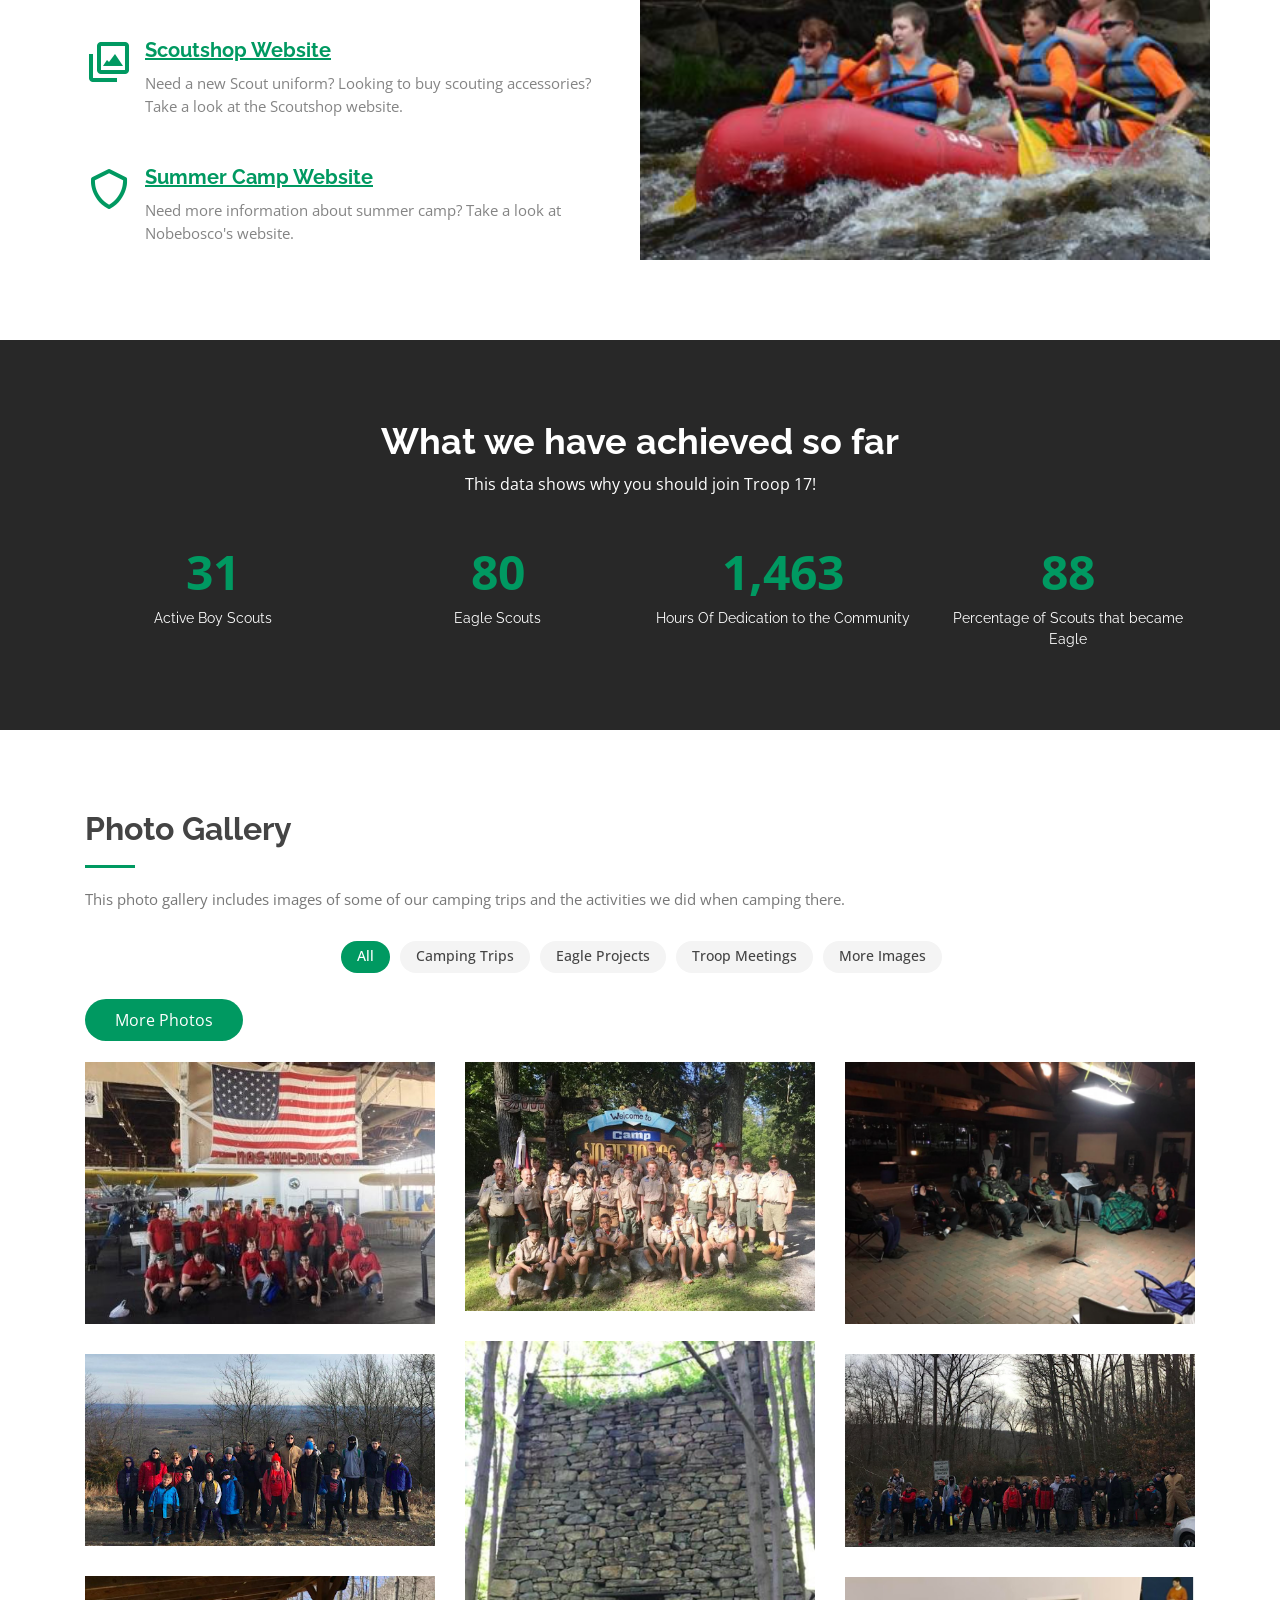
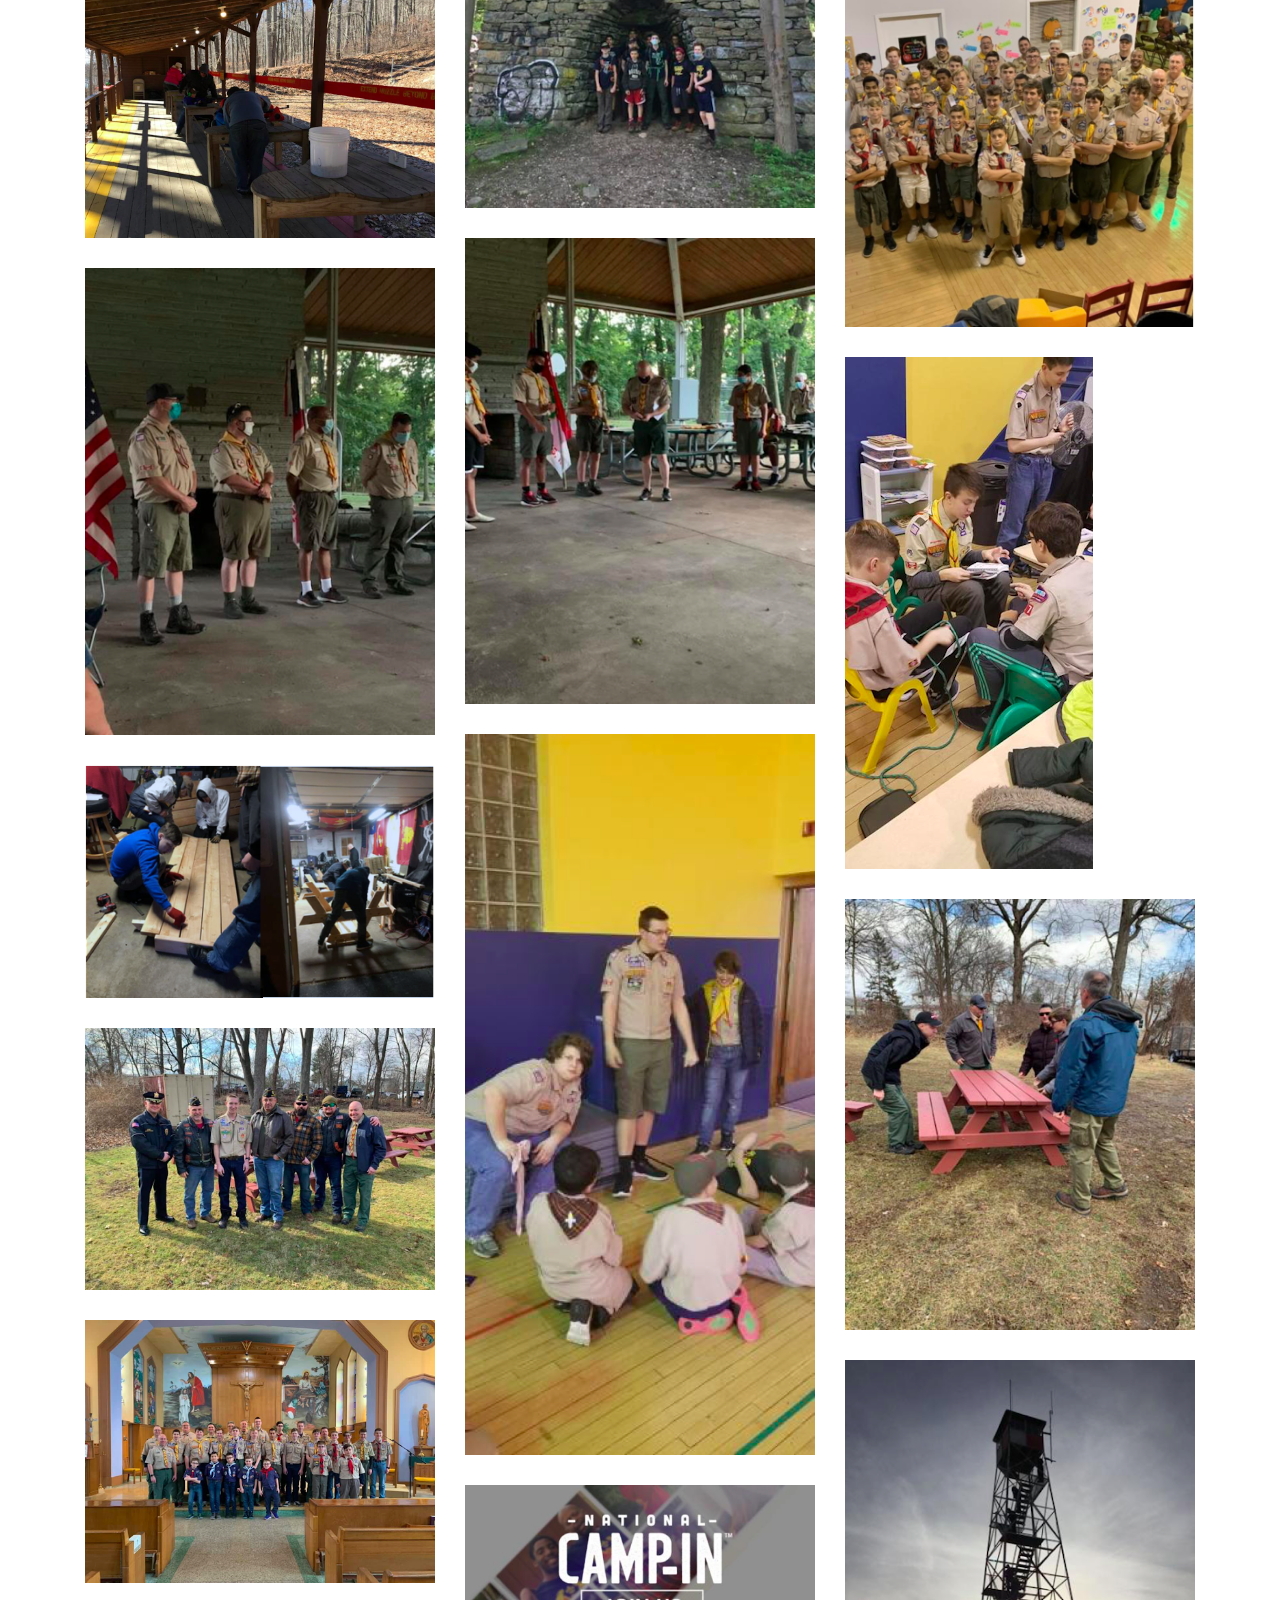
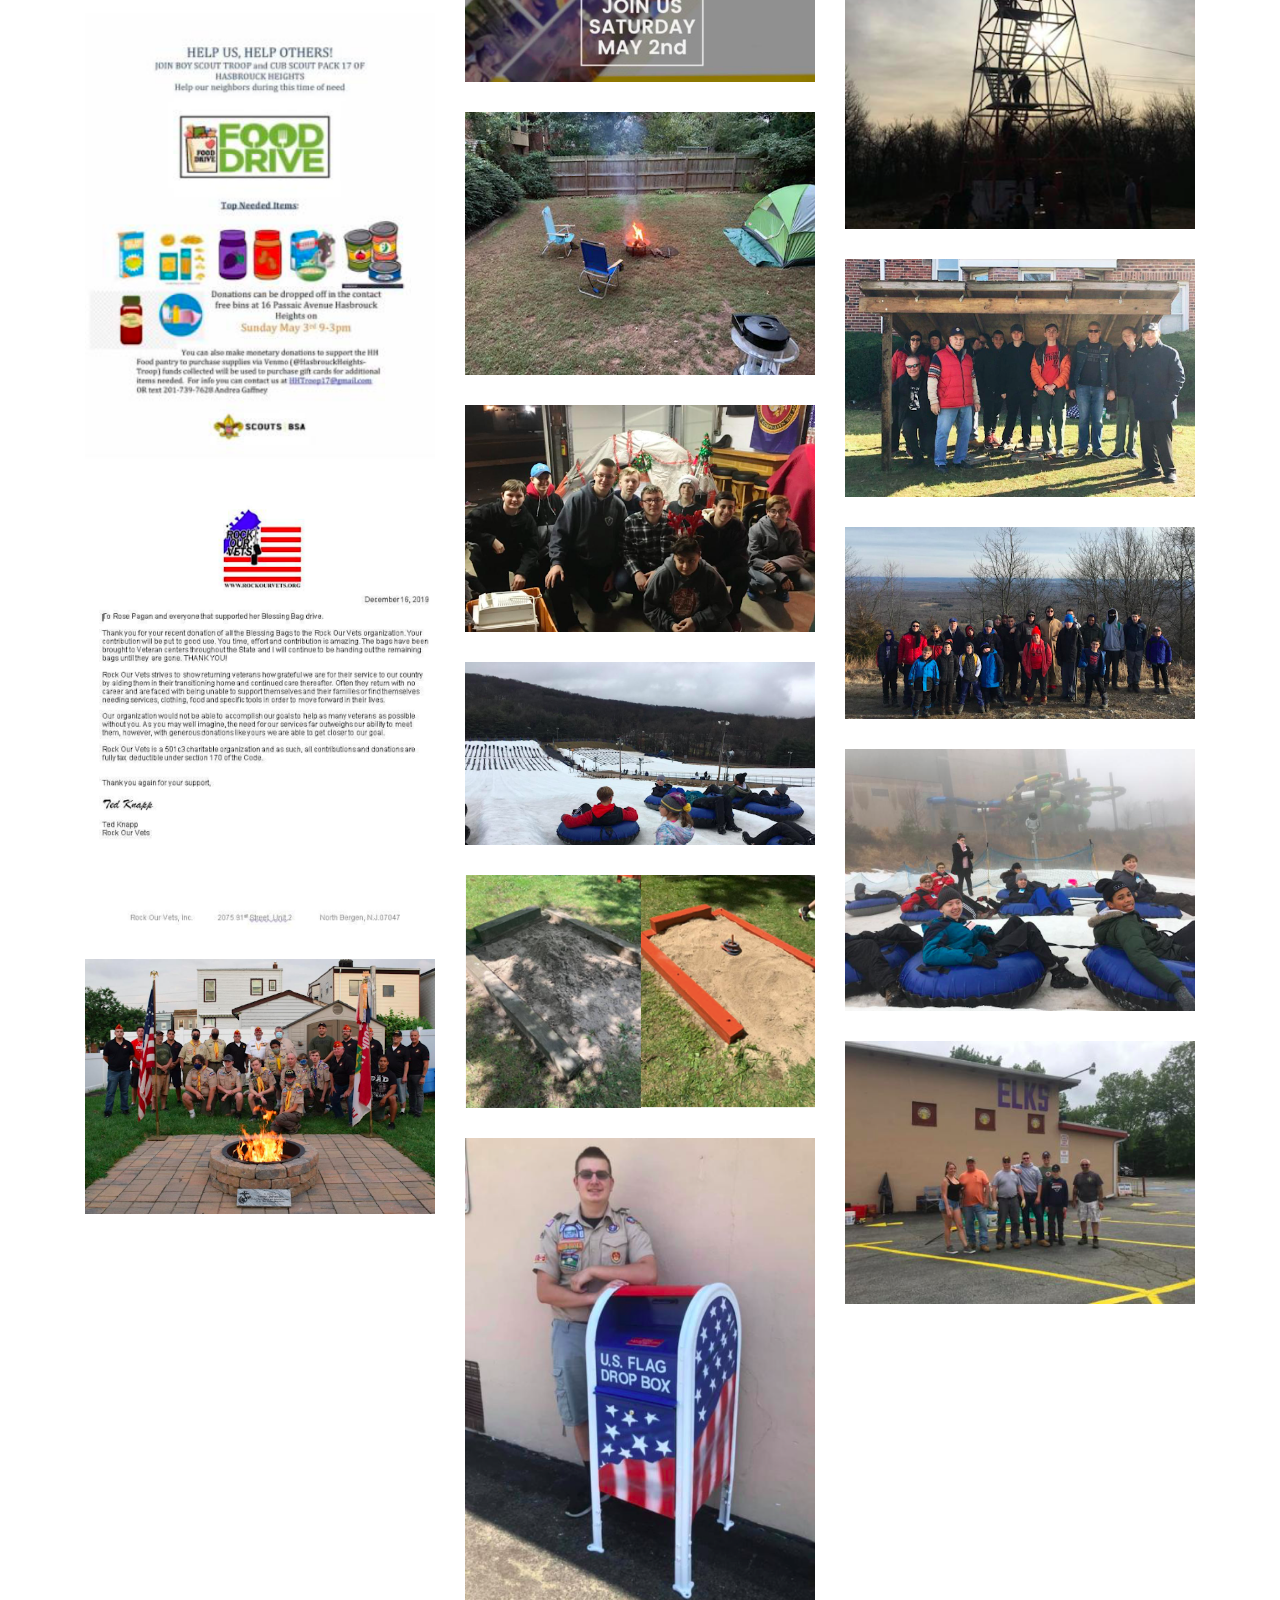
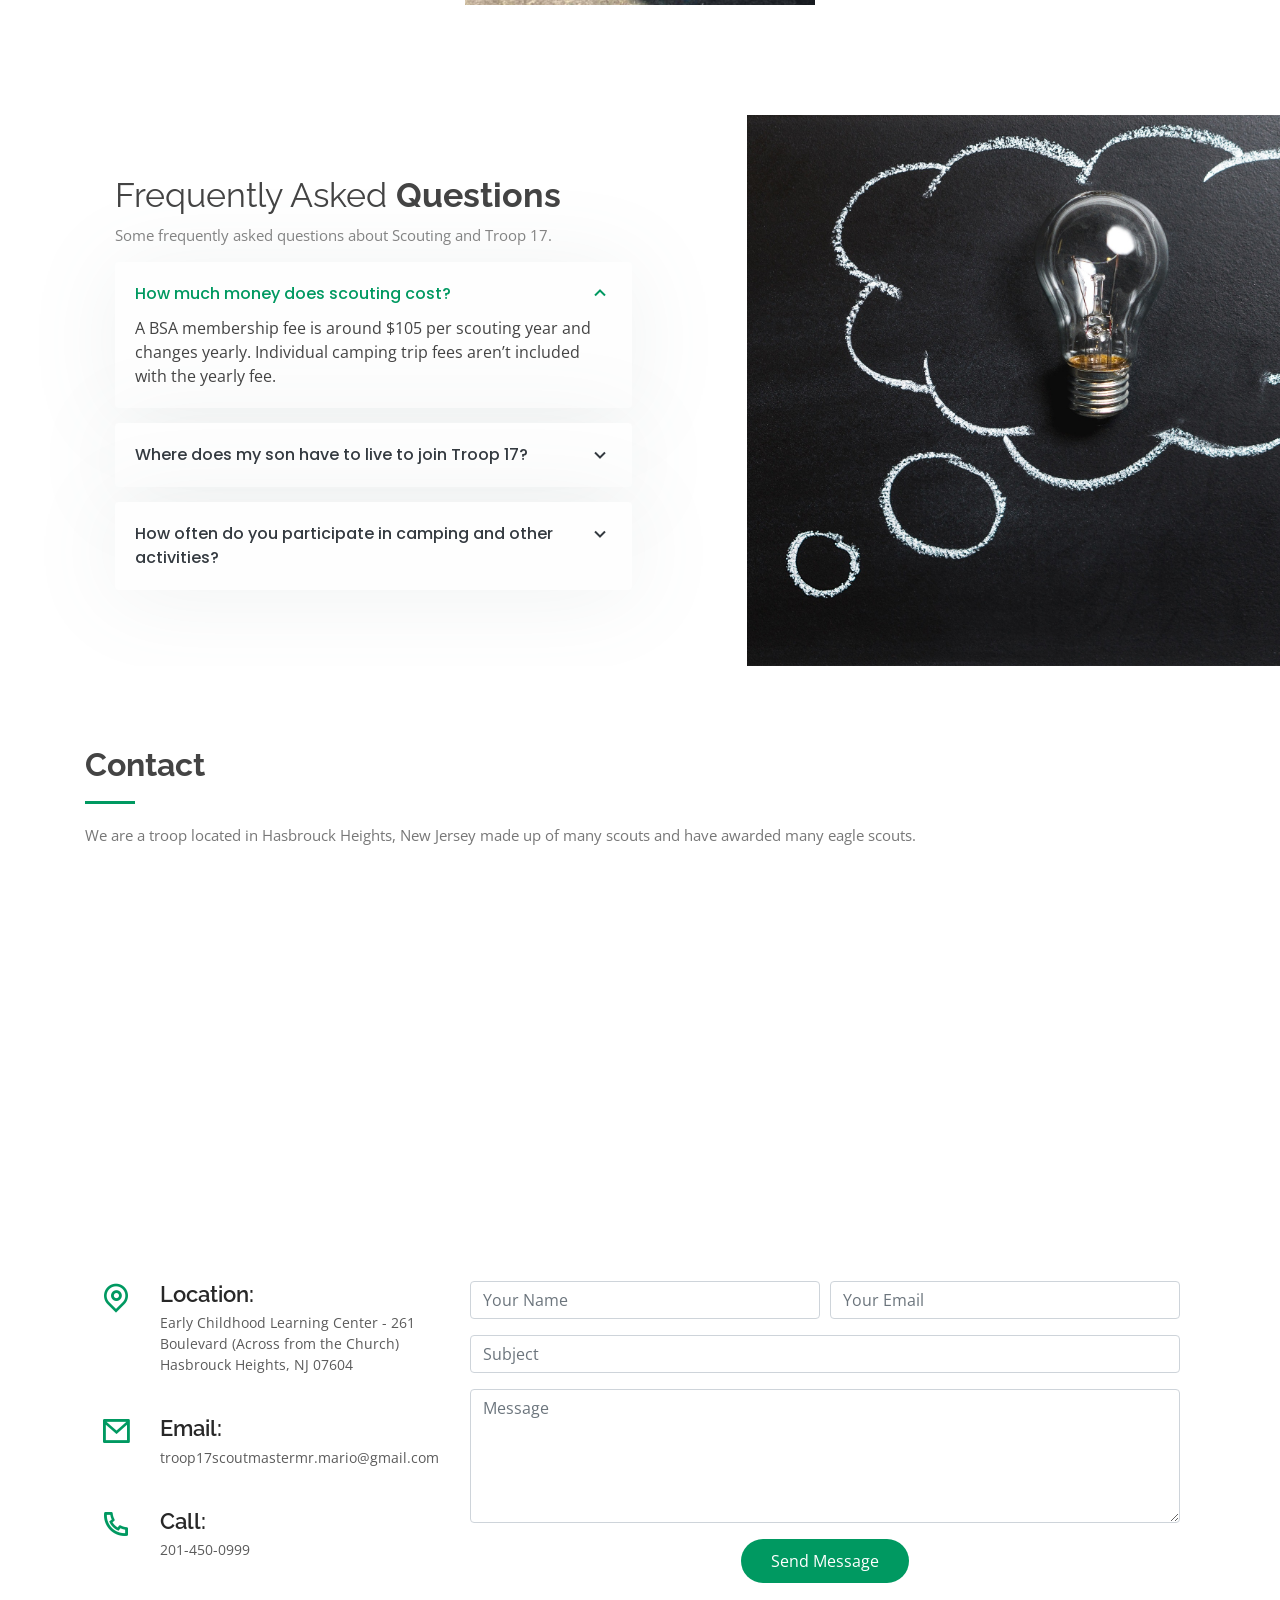
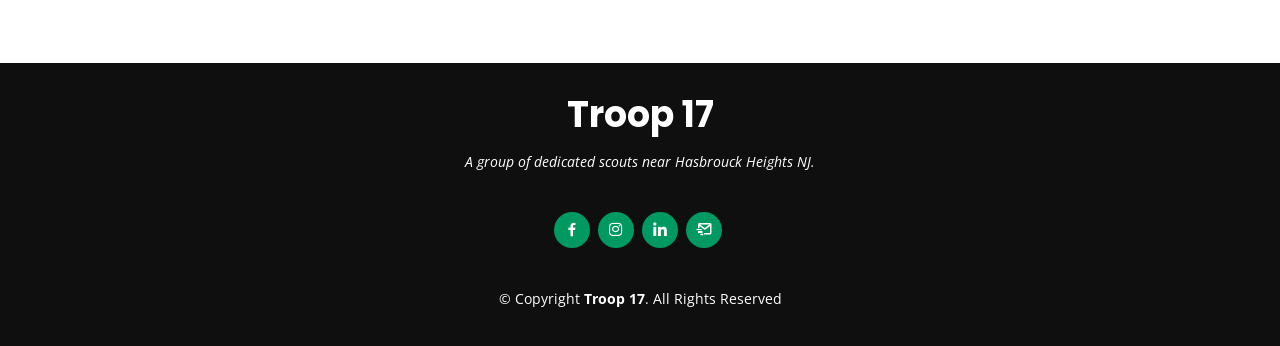
==== commit 37b2976d: "fixed padding issues" ====
--- a/index.html
+++ b/index.html
@@ -302,8 +302,8 @@
           </div>
         </div>
         <a href="https://photos.app.goo.gl/SsrFhZn3aQSCEgr89" class="more-photos-btn">More Photos</a>
-        
-        <div class="row portfolio-container">
+
+        <div class="row portfolio-container" style="padding-top: 30px;">
 
           <div class="col-lg-4 col-md-6 portfolio-item filter-app">
             <img src="assets/img/portfolio/portfolio-1.jpg" class="img-fluid" alt="">
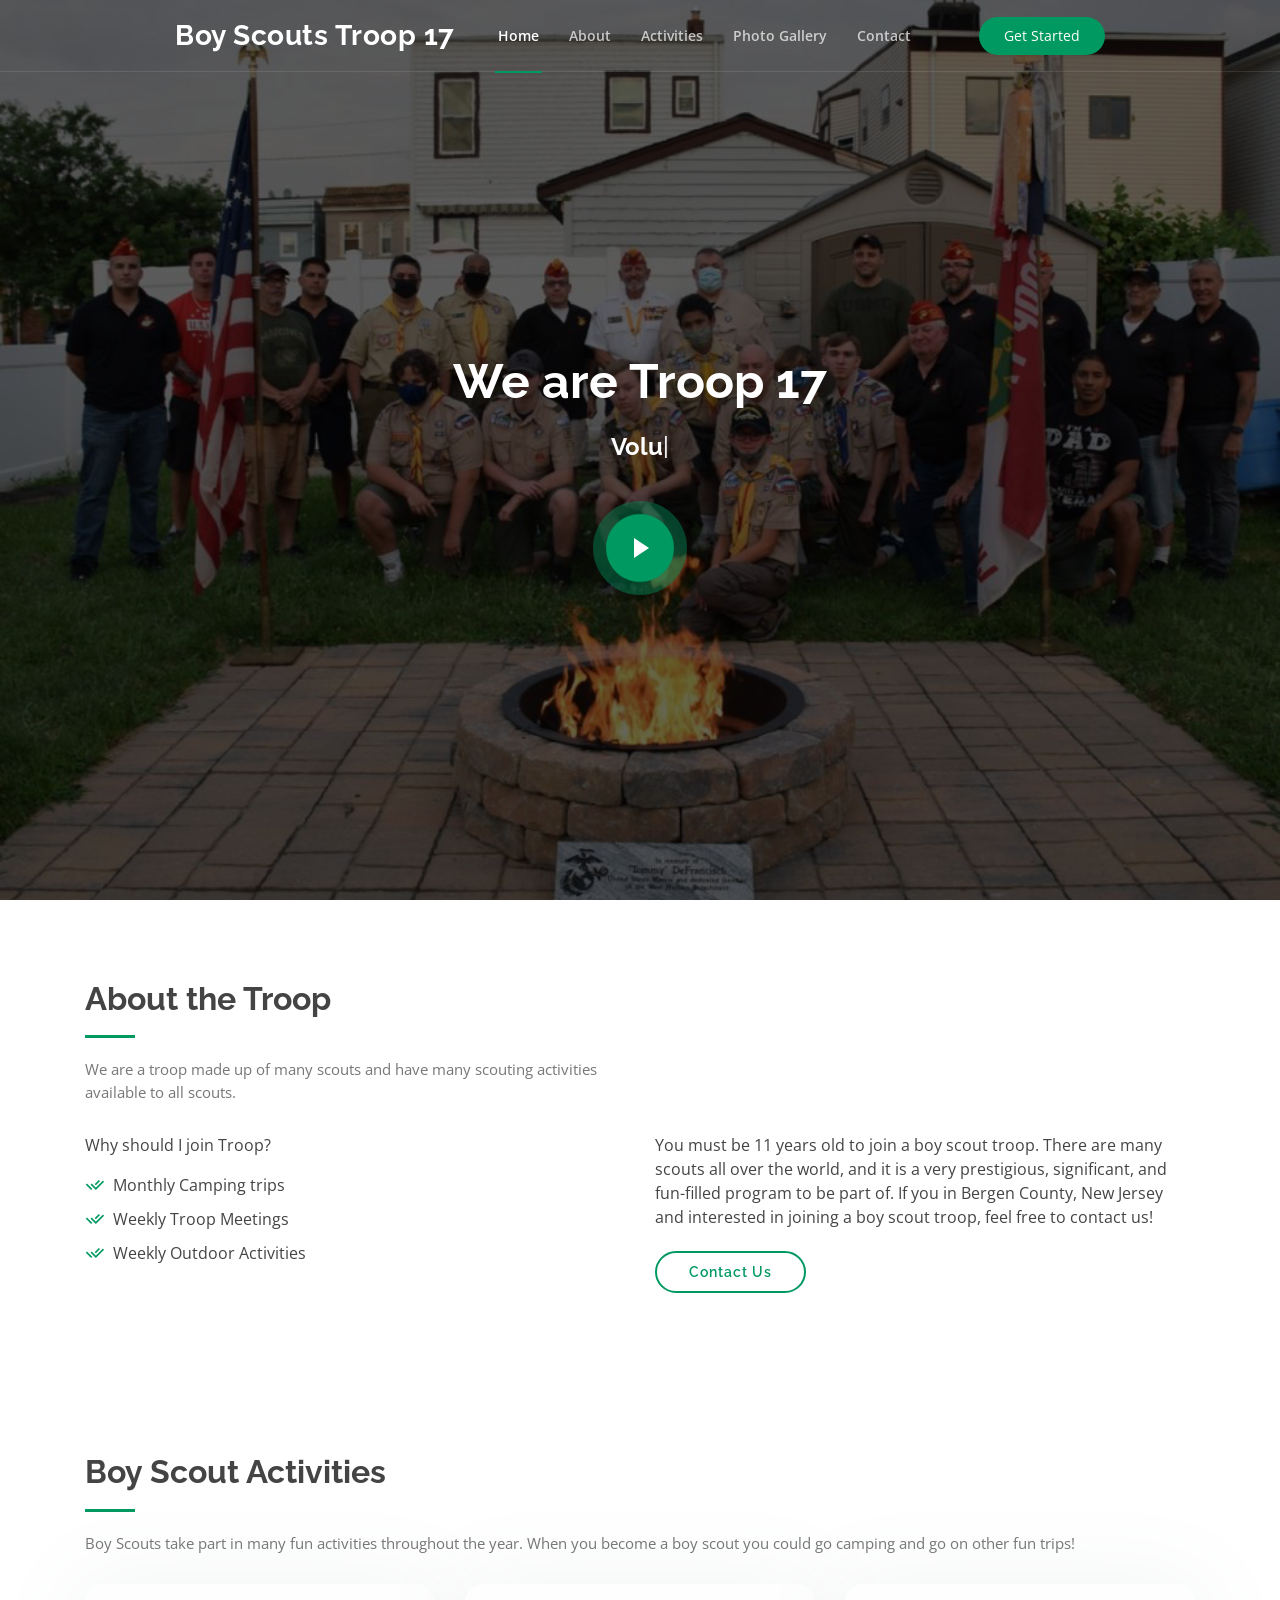
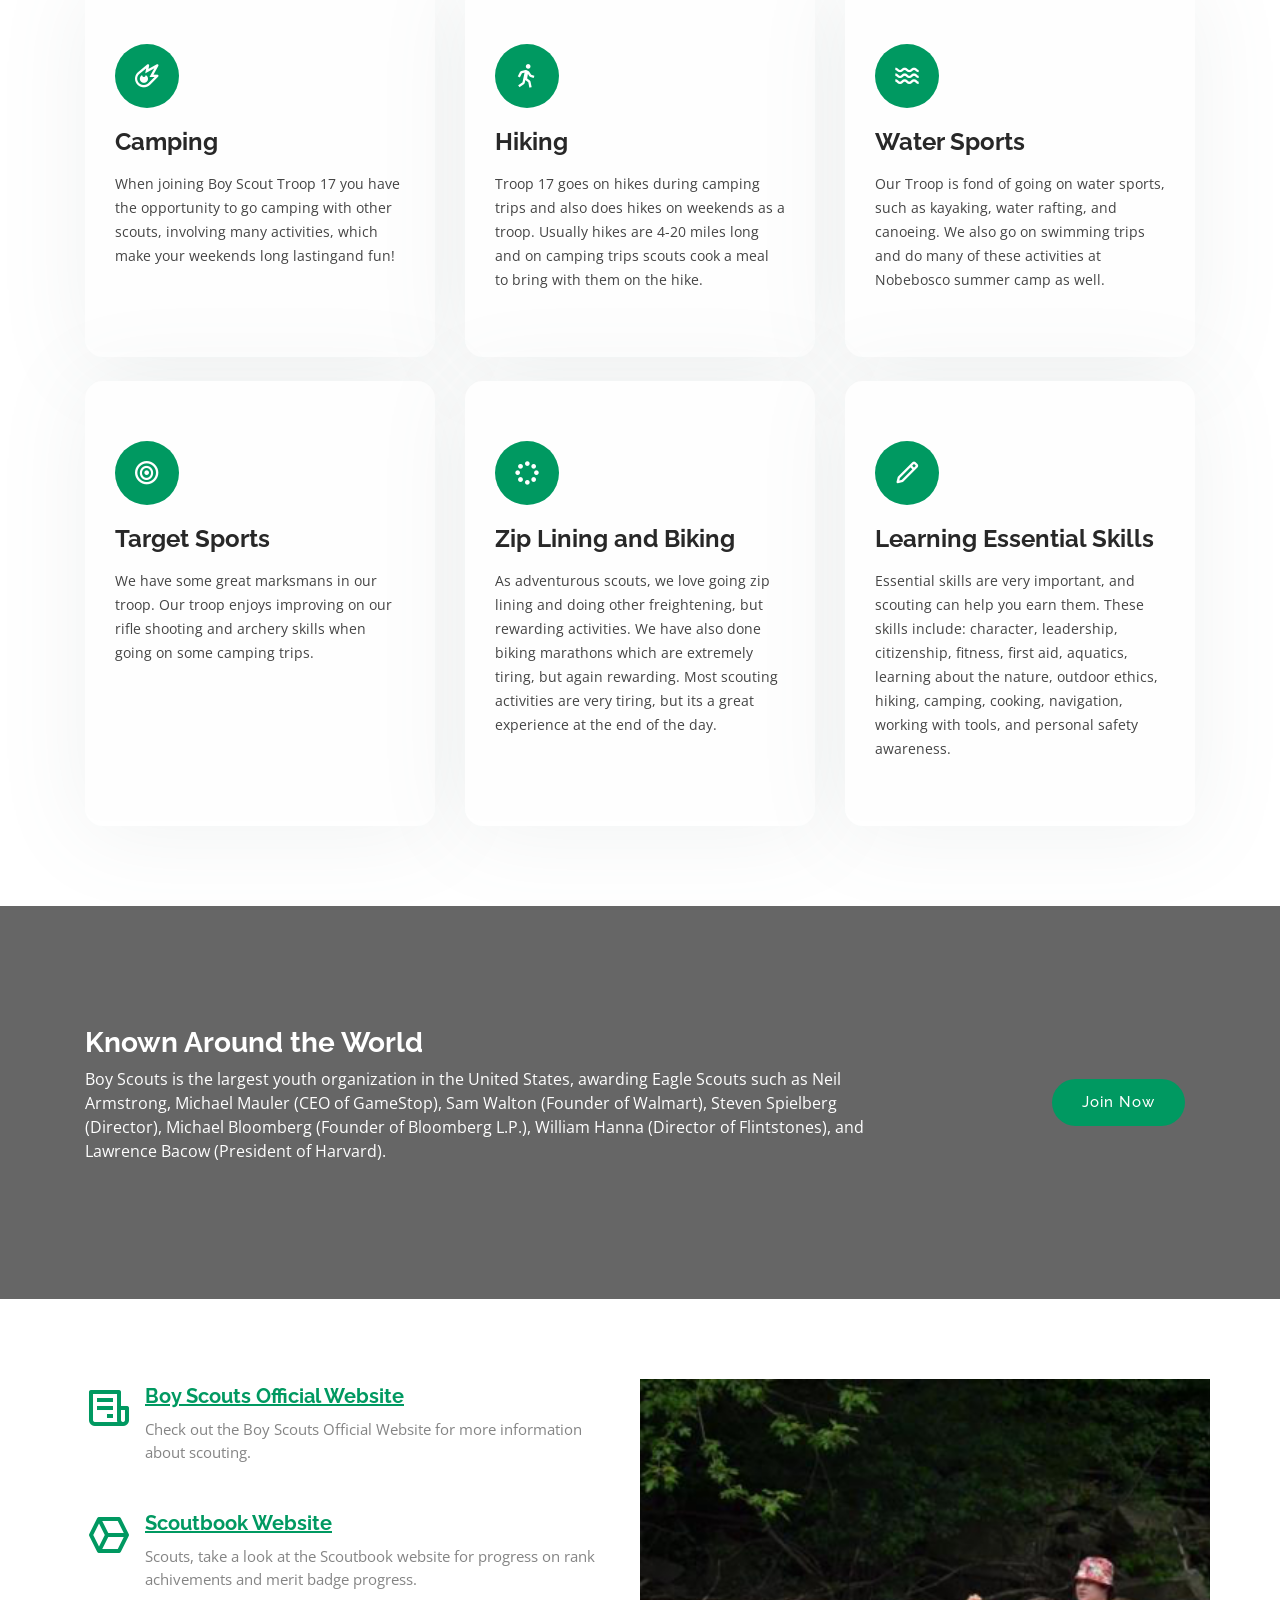
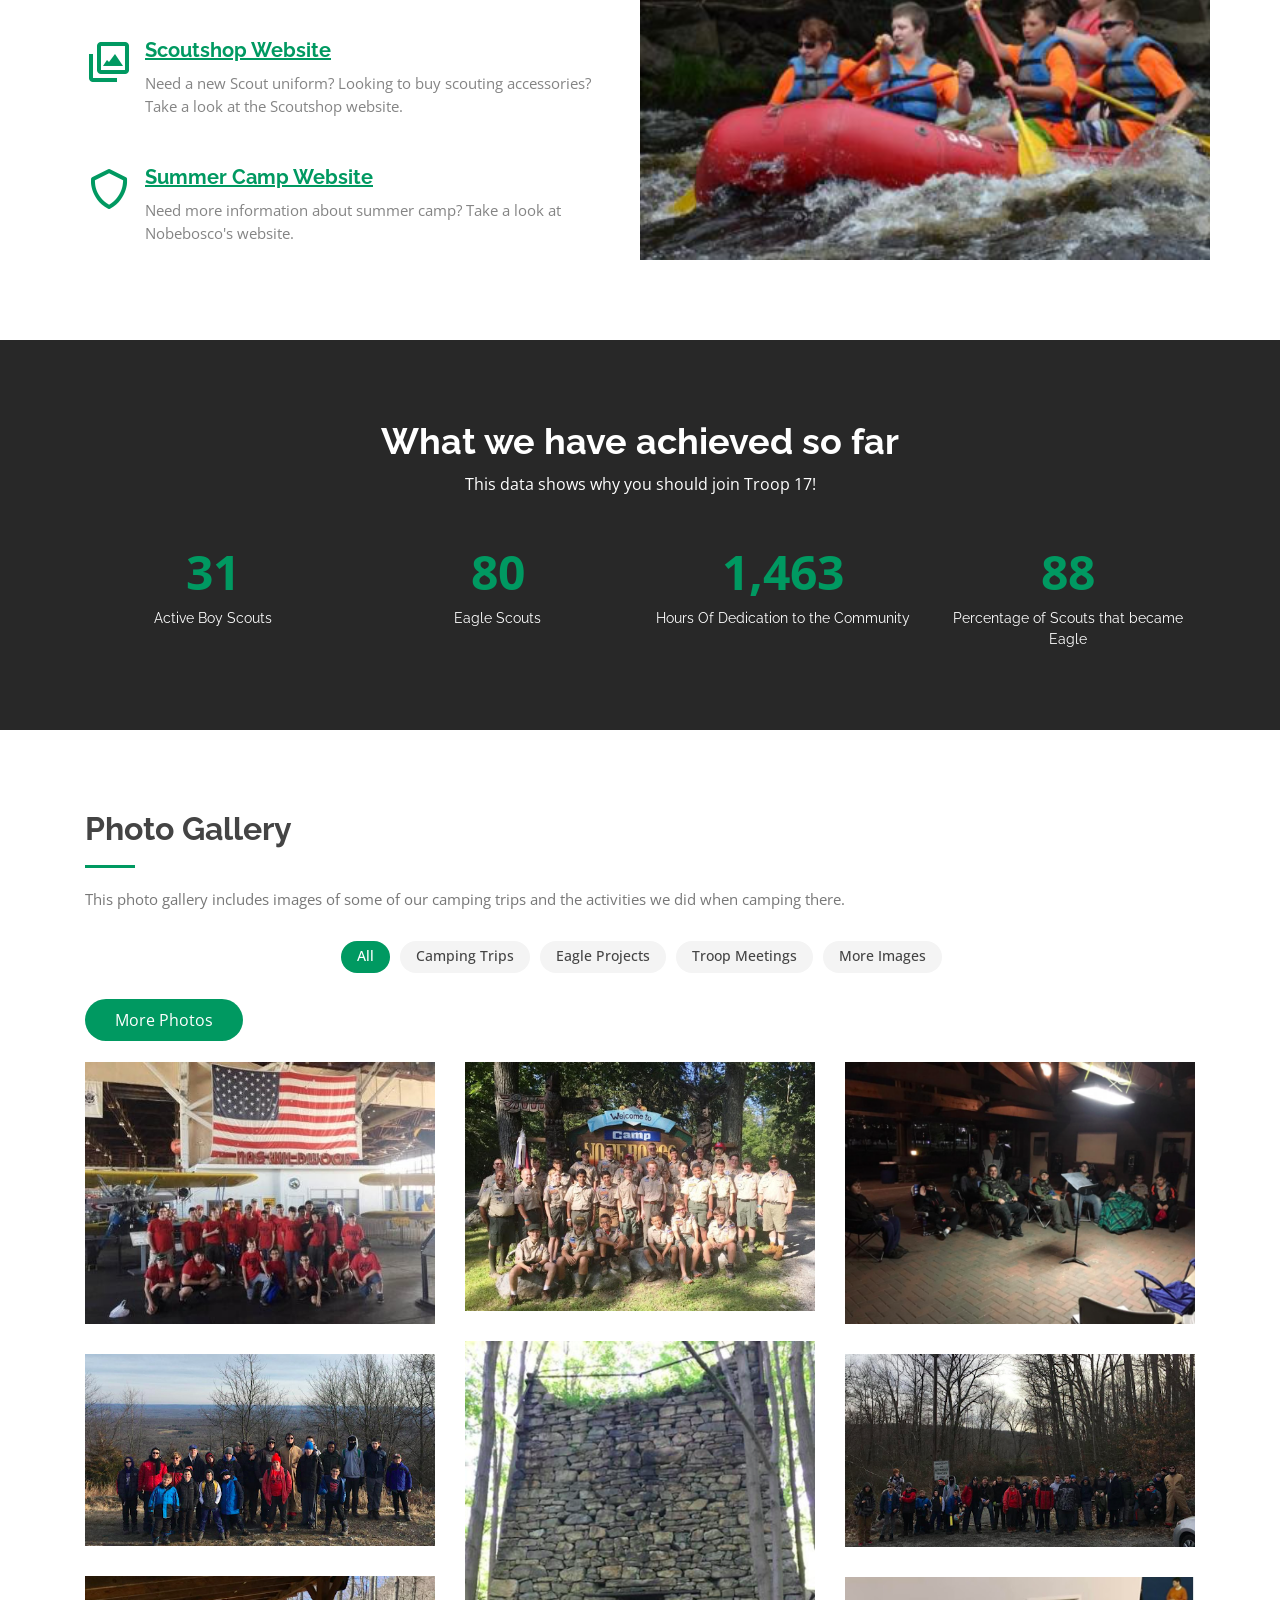
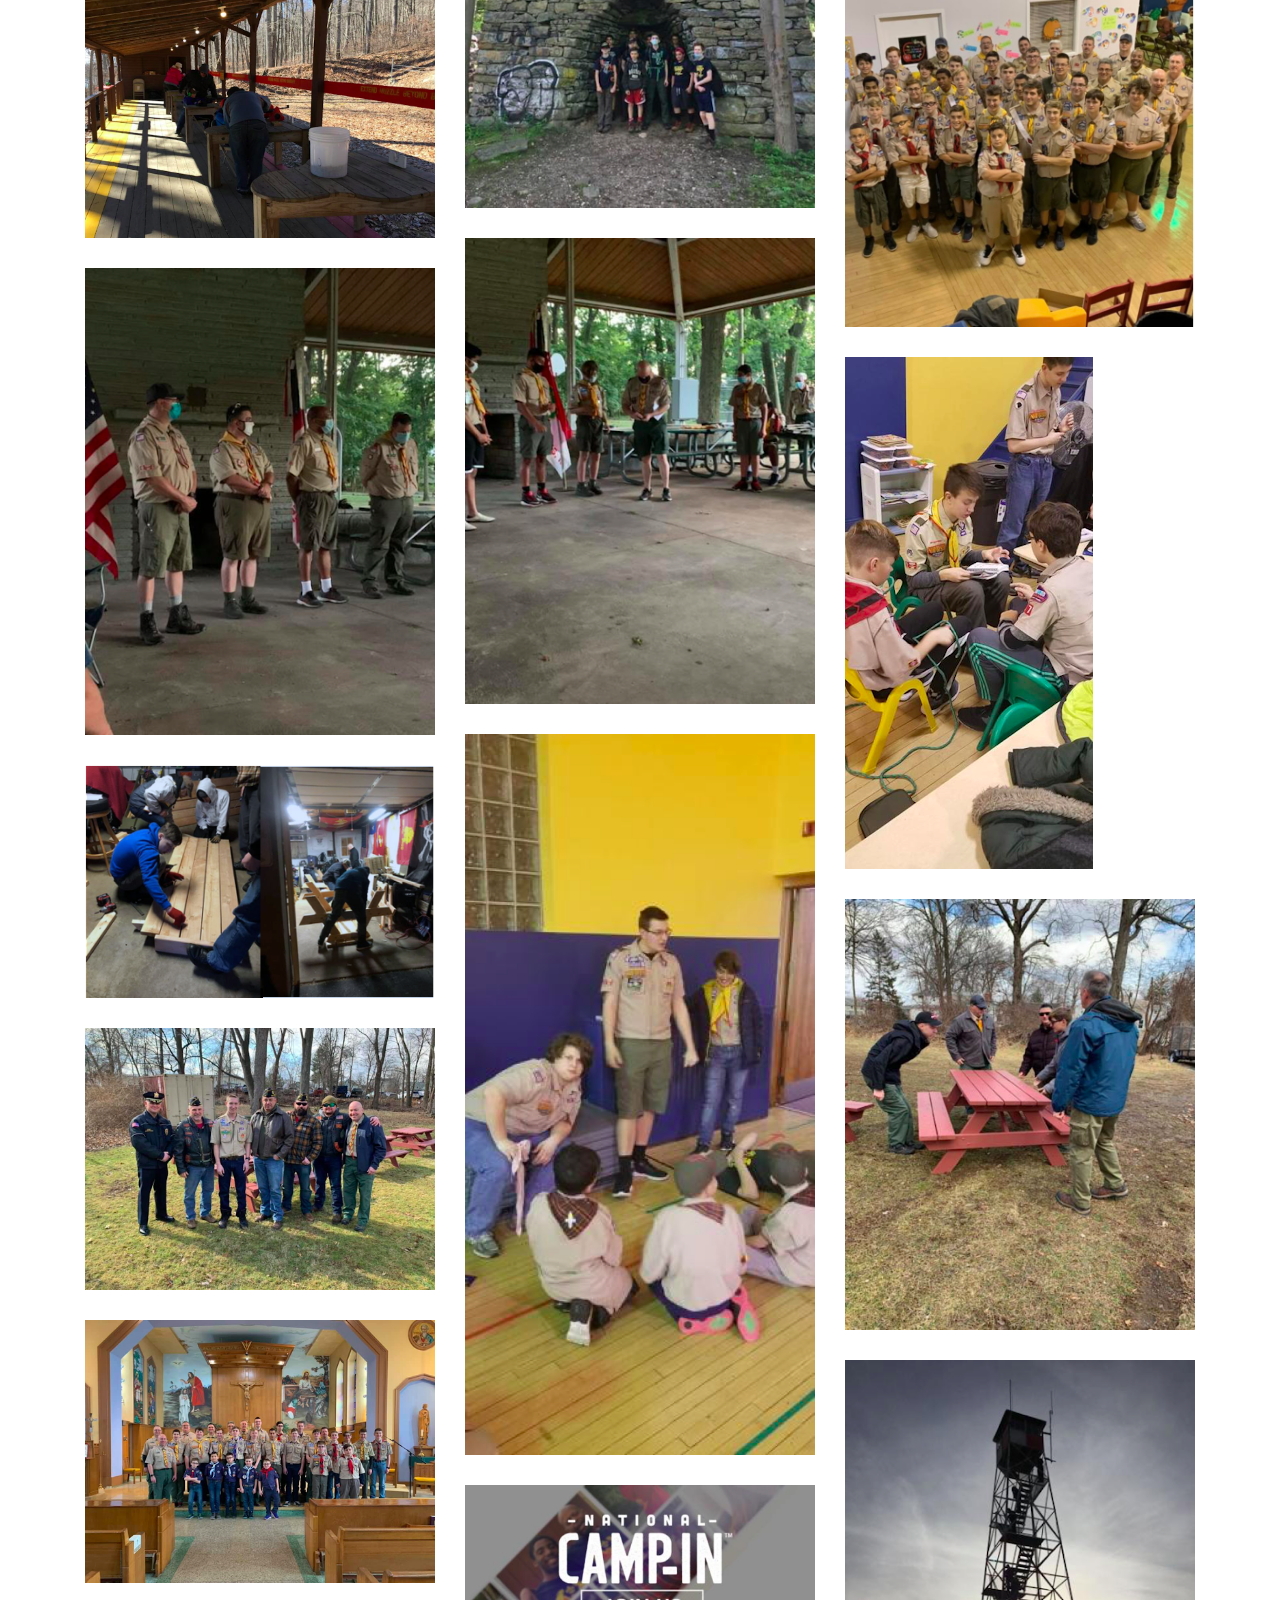
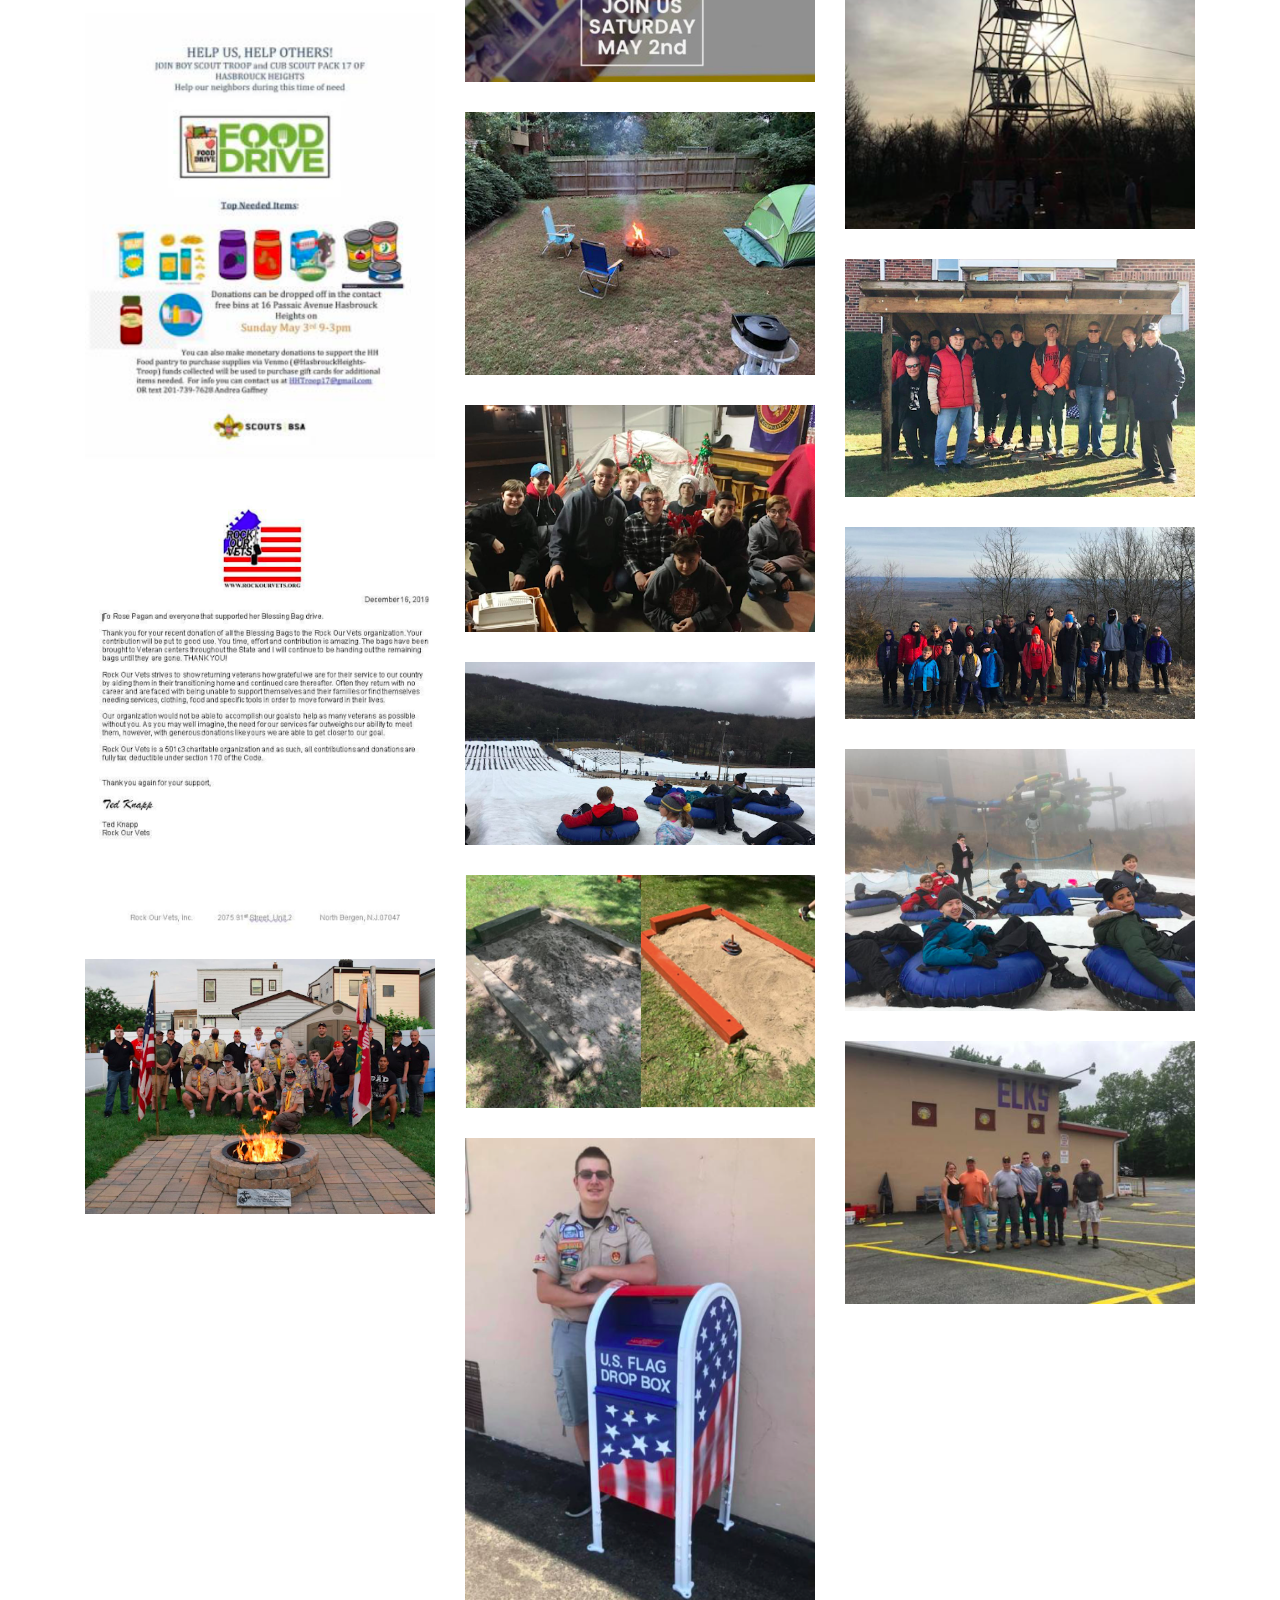
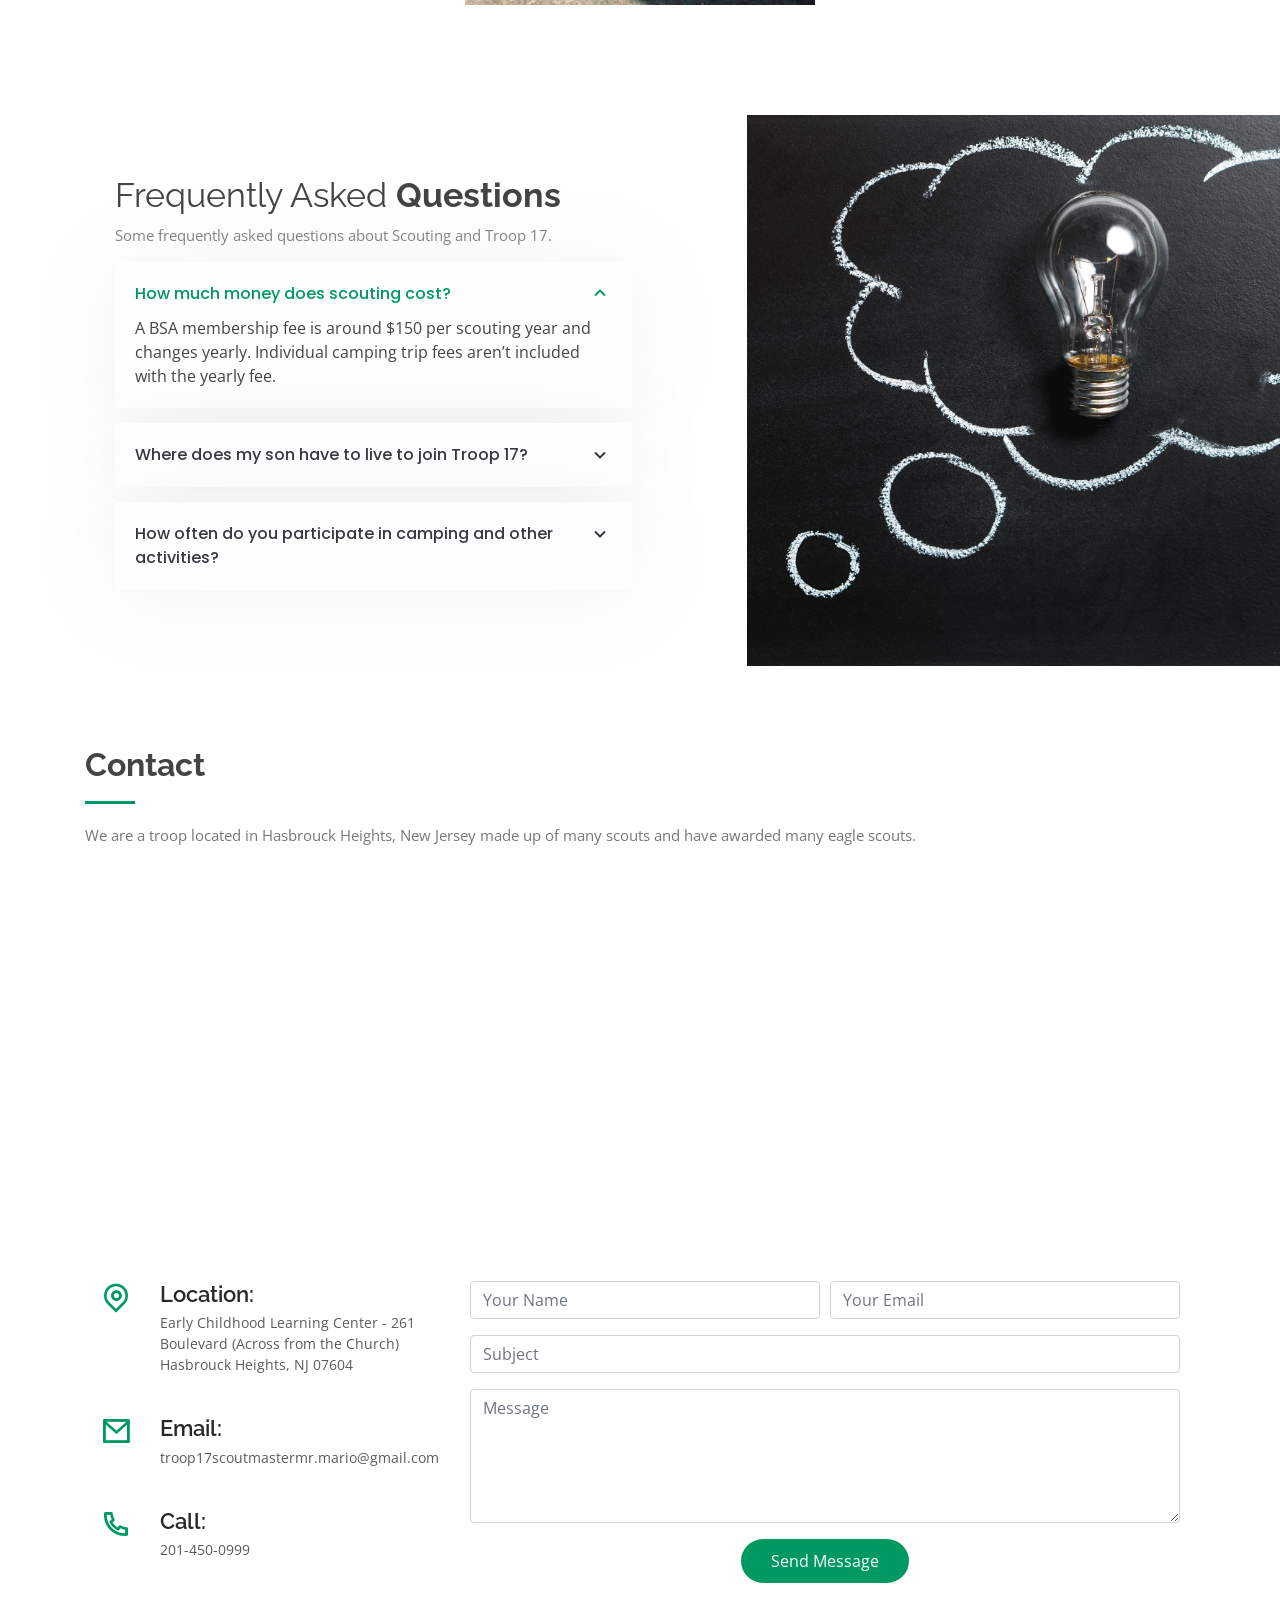
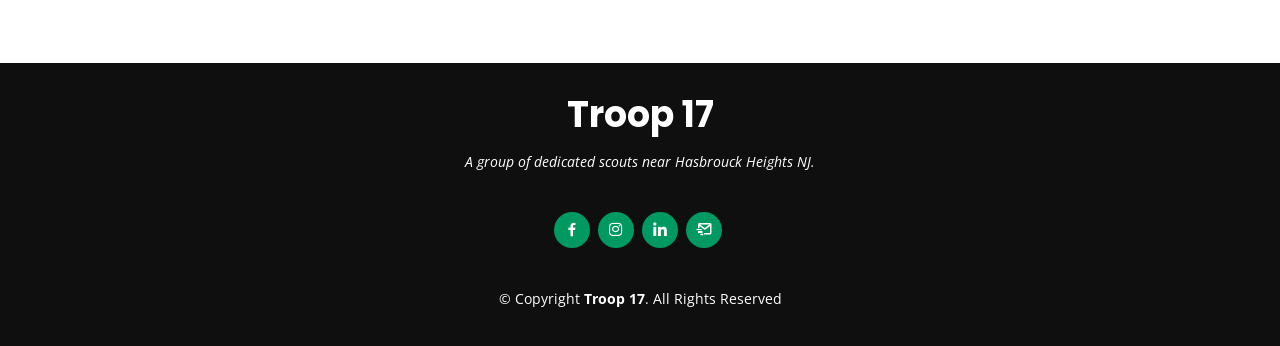
==== commit 6f4b72b1: "Update index.html" ====
--- a/index.html
+++ b/index.html
@@ -603,7 +603,7 @@
                   <a data-toggle="collapse" class="collapse" href="#accordion-list-1">How much money does scouting cost? <i class="bx bx-chevron-down icon-show"></i><i class="bx bx-chevron-up icon-close"></i></a>
                   <div id="accordion-list-1" class="collapse show" data-parent=".accordion-list">
                     <p>
-                      A BSA membership fee is around $105 per scouting year and changes yearly. Individual camping trip fees aren’t included with the yearly fee.
+                      A BSA membership fee is around $150 per scouting year and changes yearly. Individual camping trip fees aren’t included with the yearly fee.
                     </p>
                   </div>
                 </li>
--- a/assets/css/style.css
+++ b/assets/css/style.css
@@ -419,6 +419,7 @@
   border-radius: 50px;
   justify-content: center;
   align-items: center;
+  text-align: center;
 }
 
 .more-photos-btn:hover {
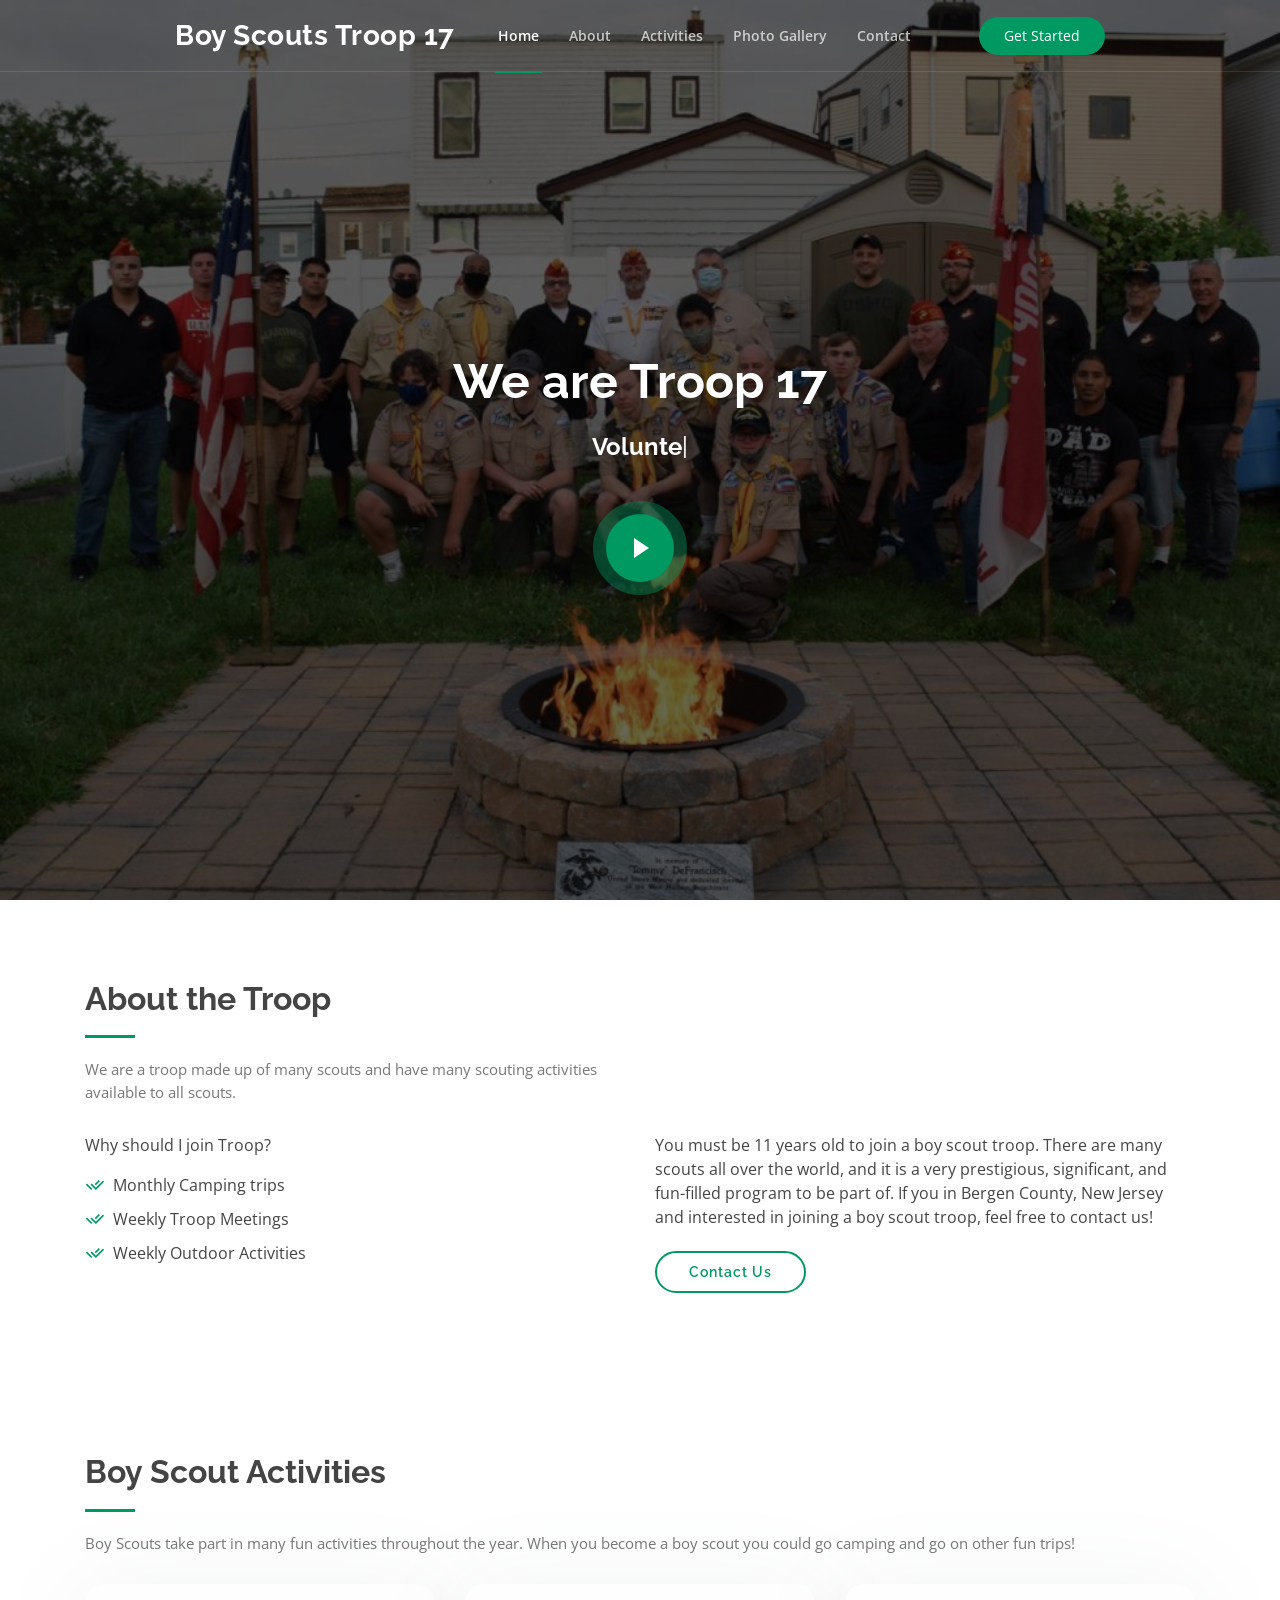
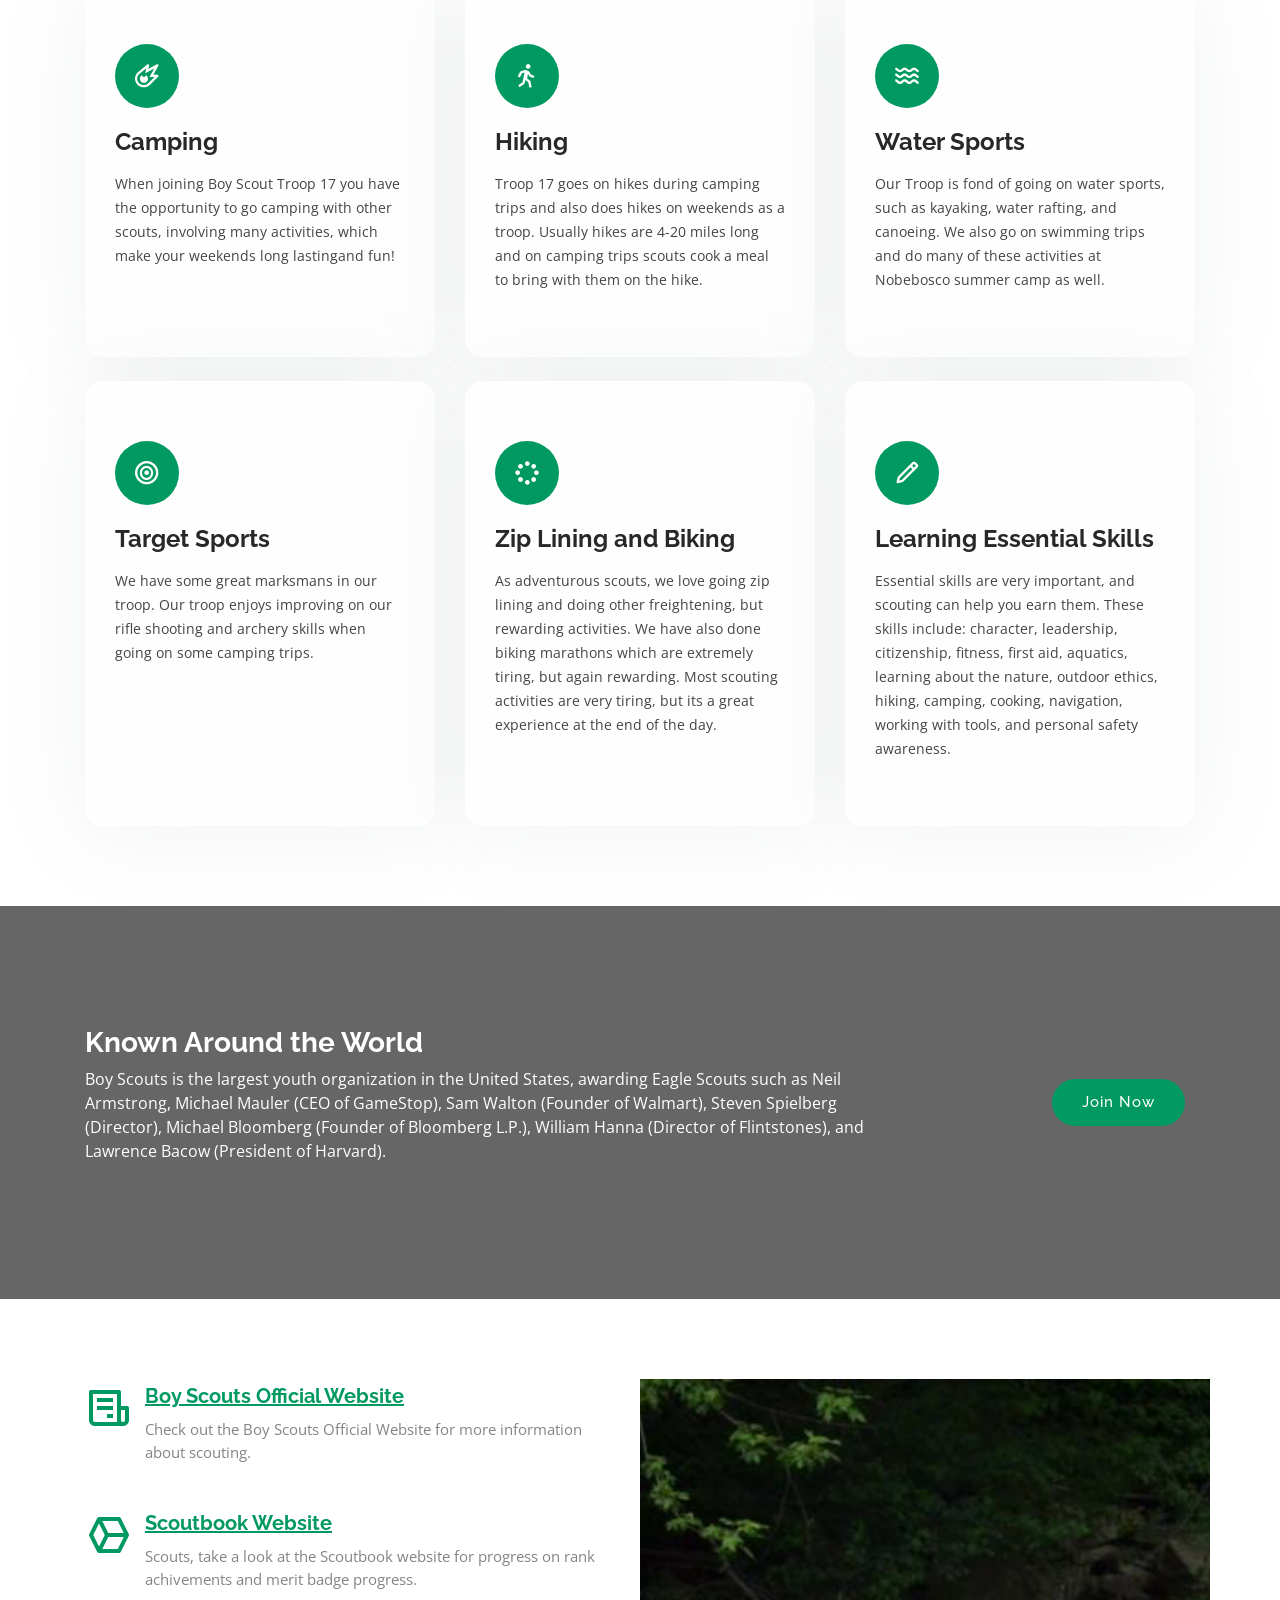
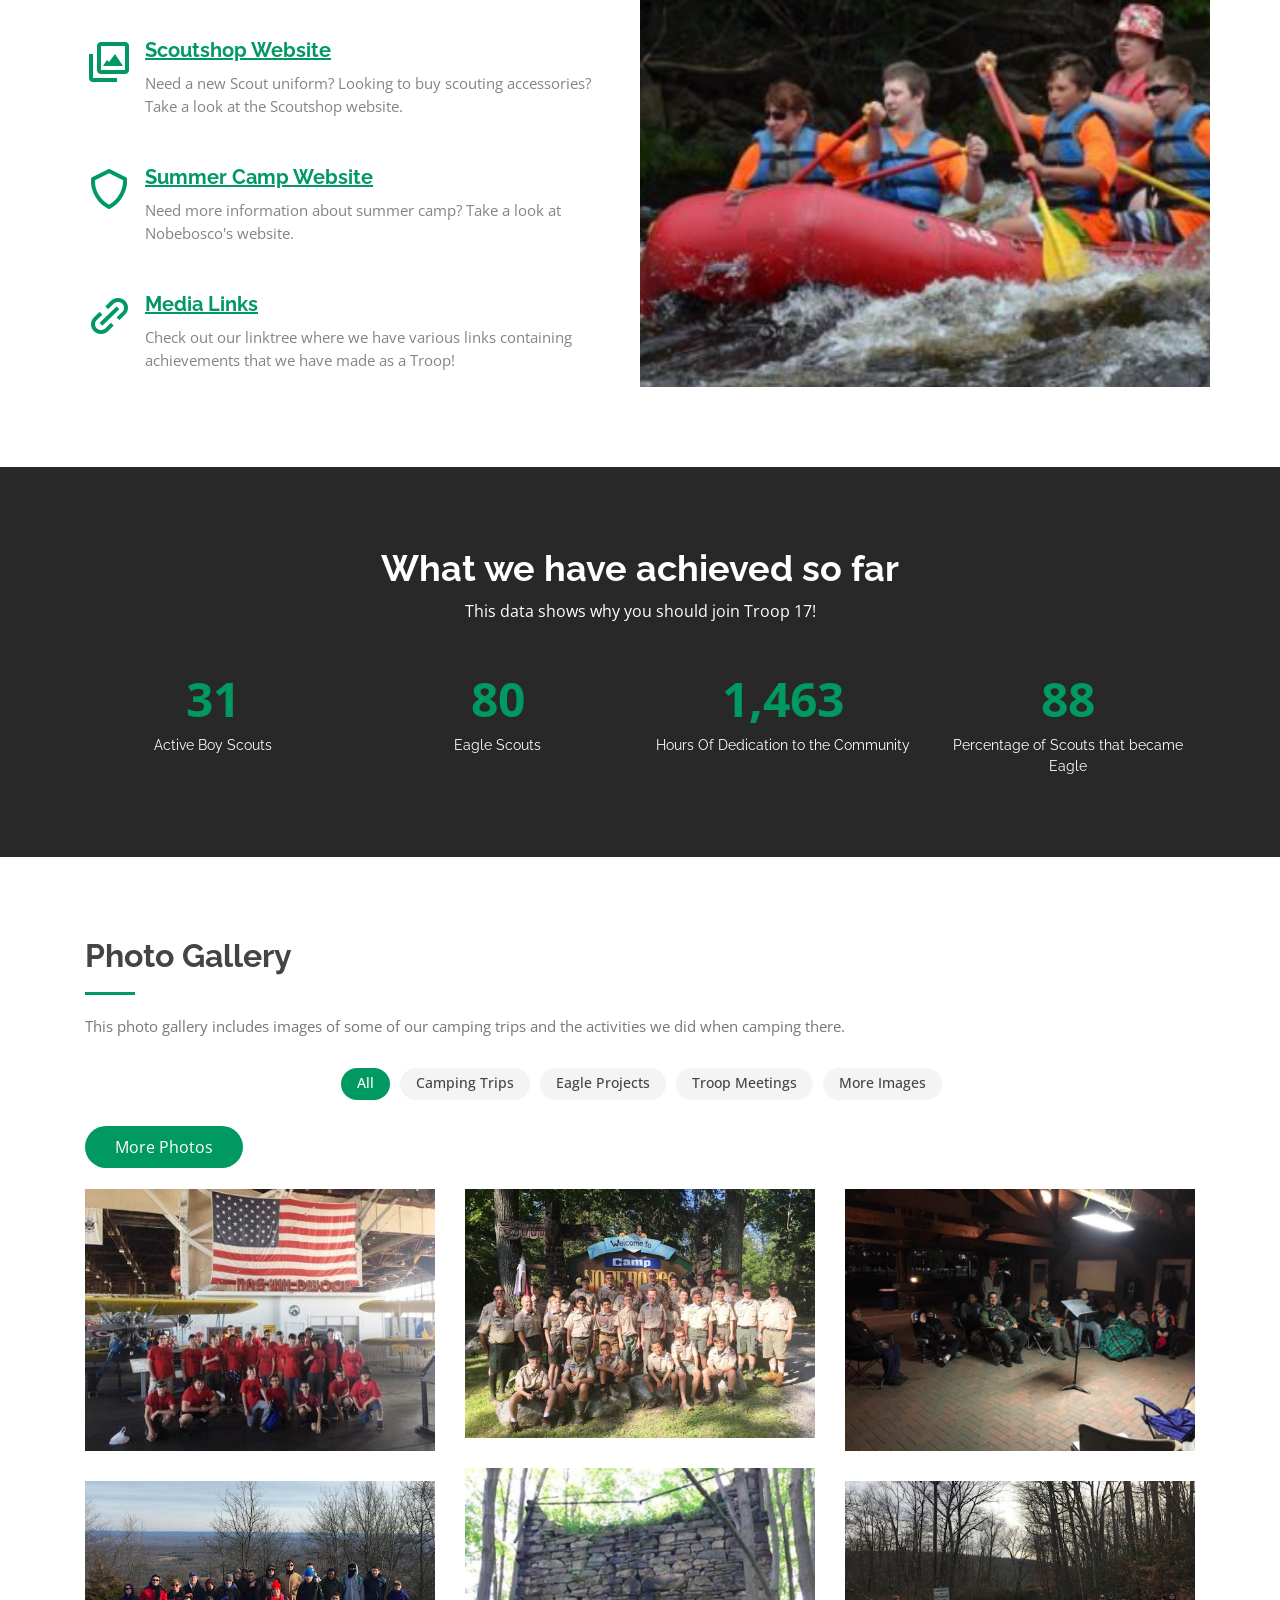
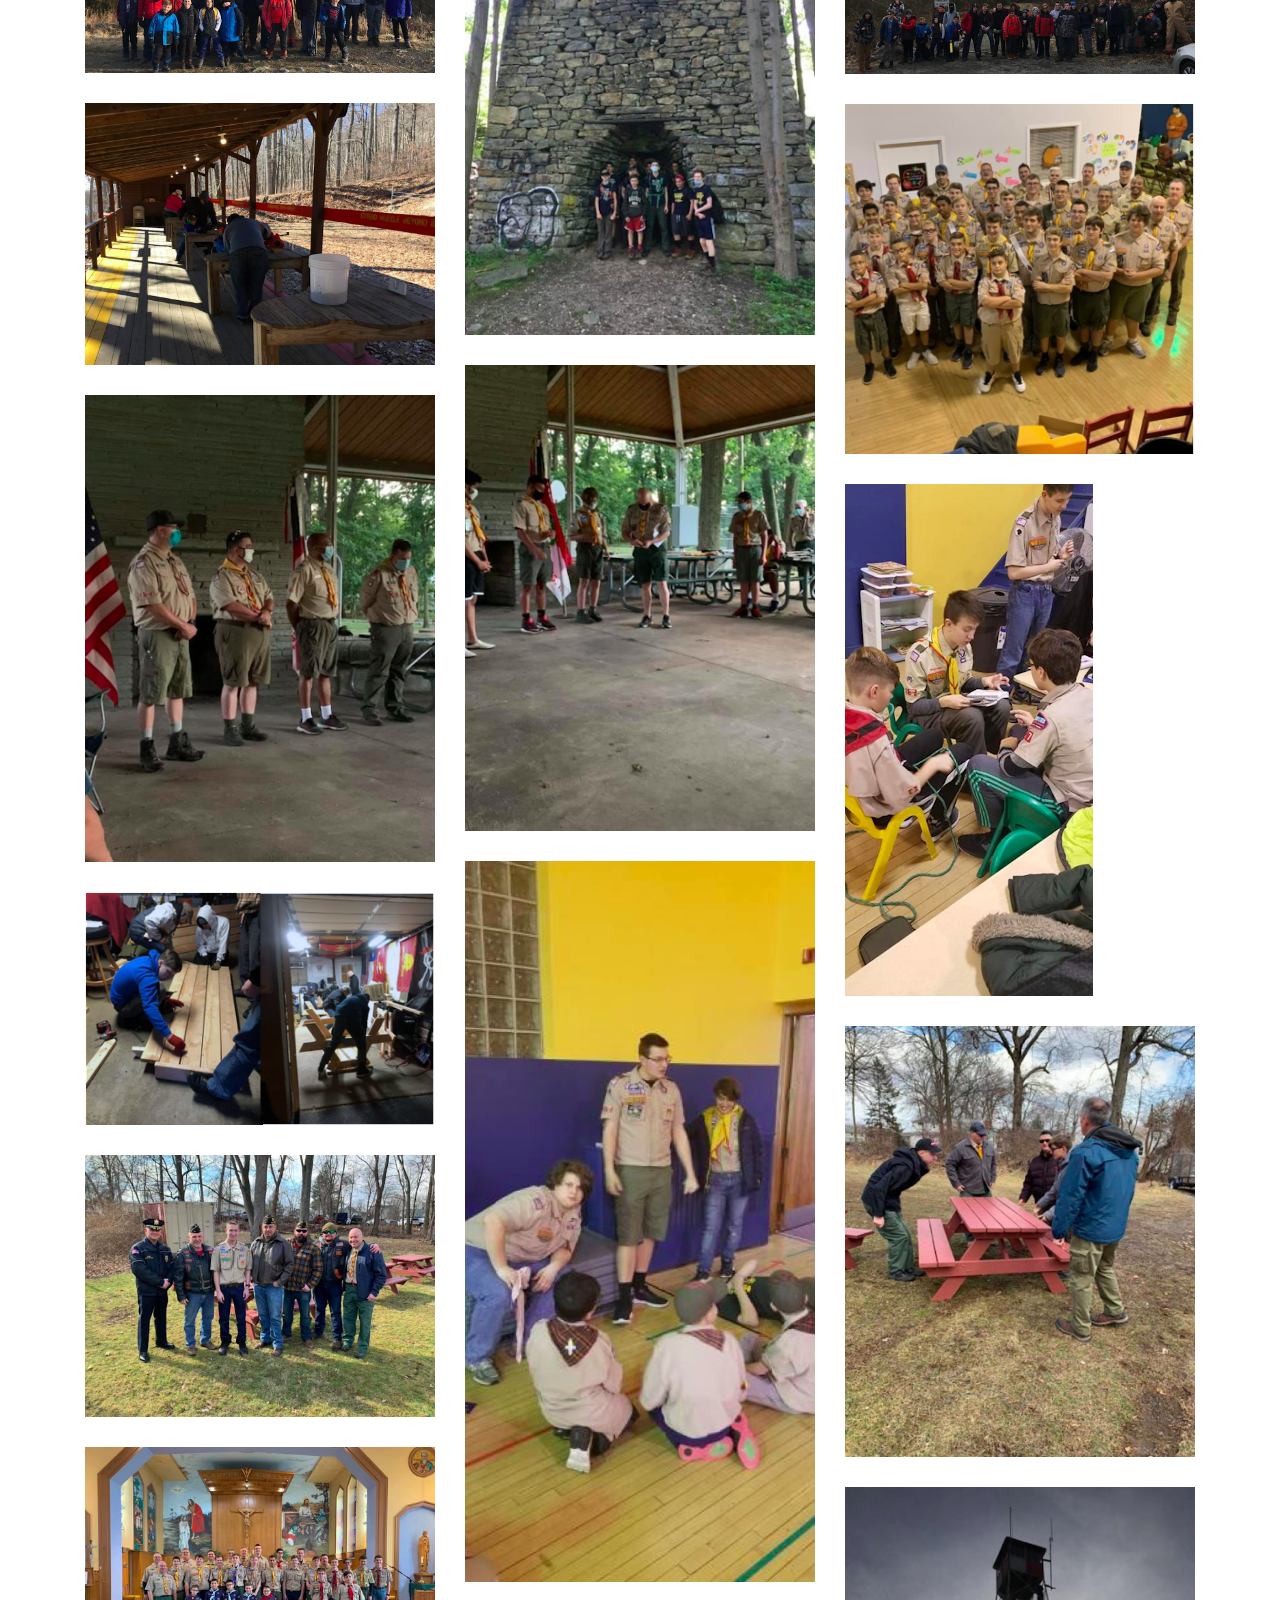
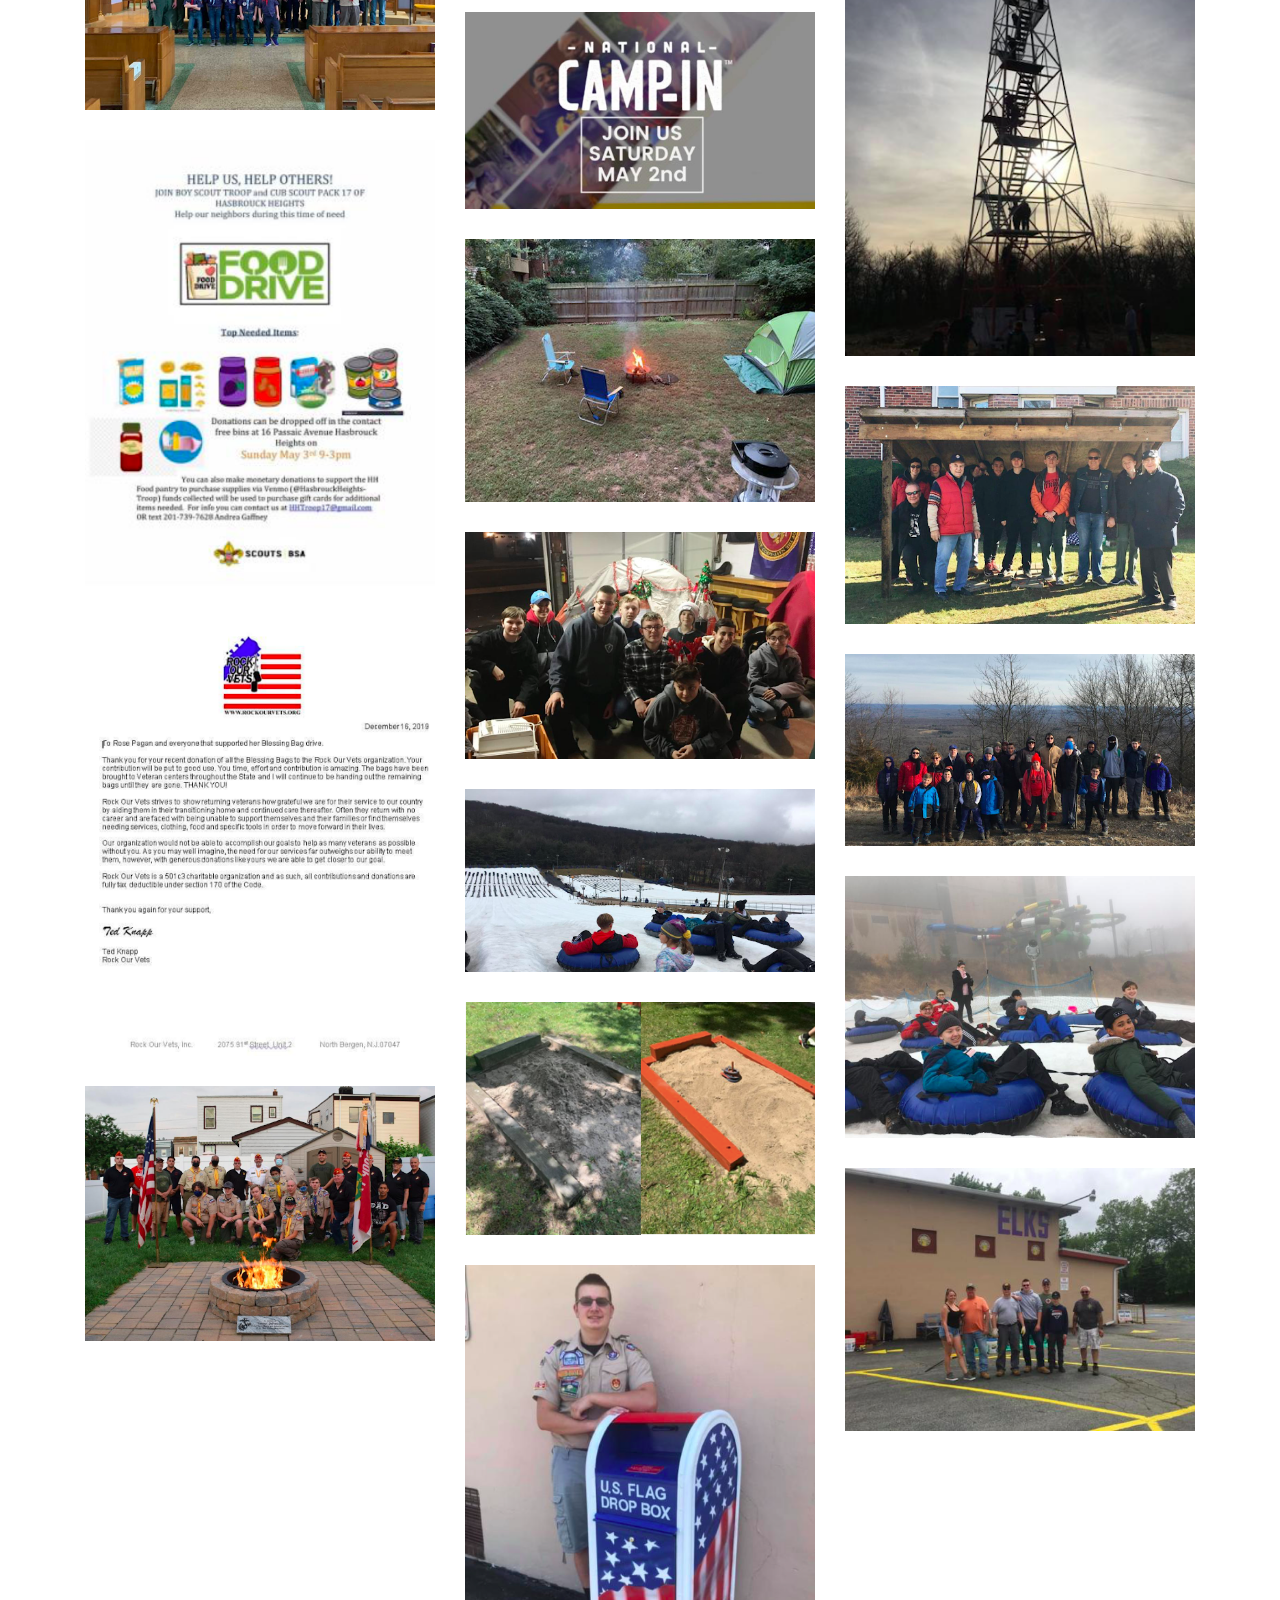
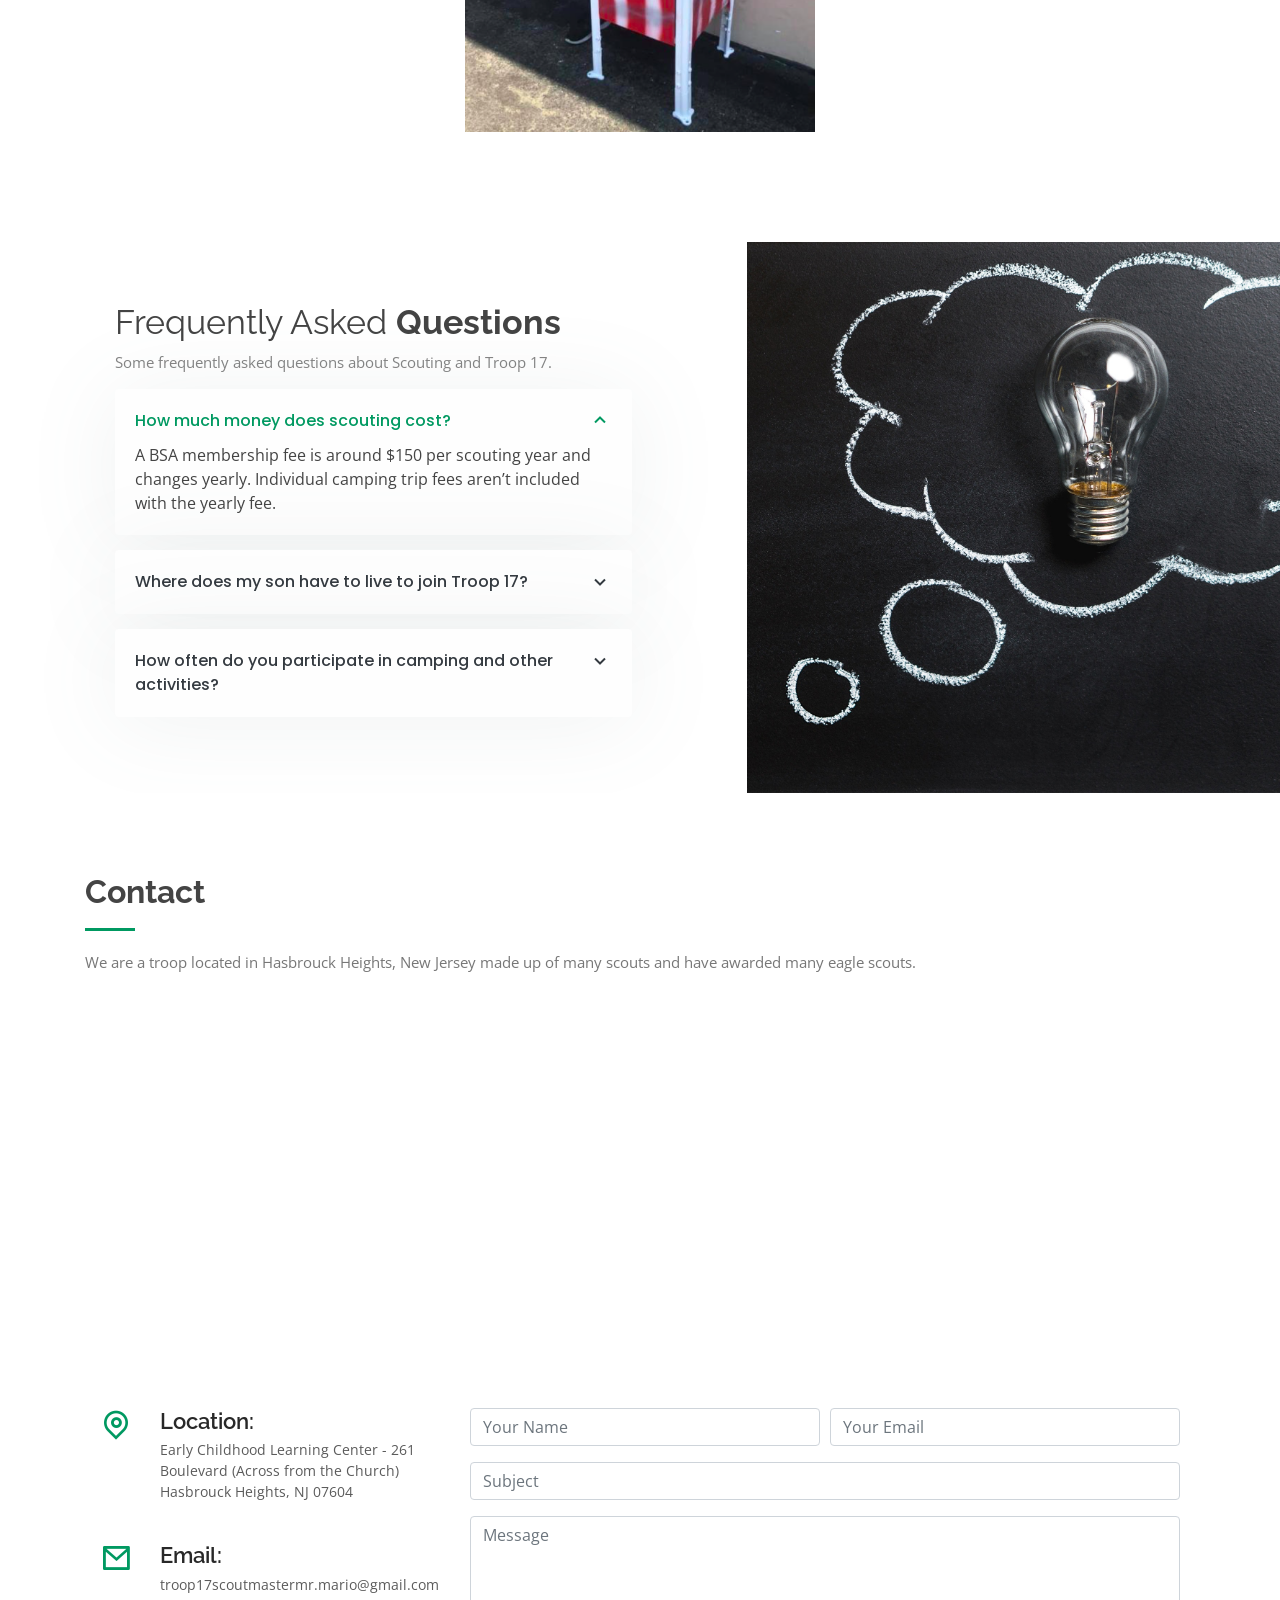
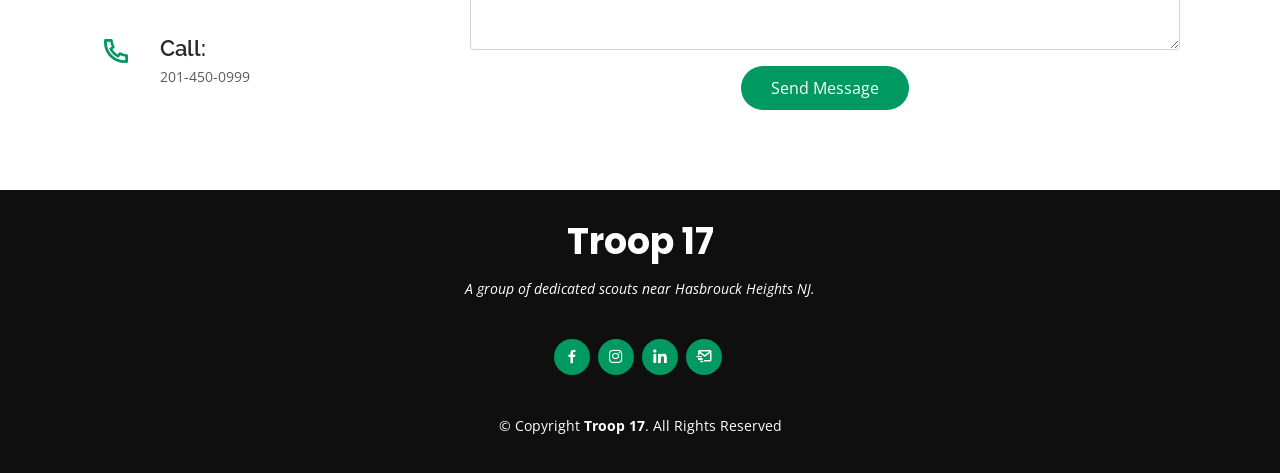
==== commit ad5f5b4a: "Update index.html" ====
--- a/index.html
+++ b/index.html
@@ -237,6 +237,11 @@
               <i class="bx bx-shield"></i>
               <a href="http://www.campnobebosco.org"><h4><u>Summer Camp Website</a></u></h4>
               <p>Need more information about summer camp? Take a look at Nobebosco's website.</p>
+            </div>
+            <div class="icon-box mt-5">
+              <i class="bx bx-link-alt"></i>
+              <a href="https://linktr.ee/troop17"><h4><u>Media Links</a></u></h4>
+              <p>Check out our linktree where we have various links containing achievements that we have made as a Troop!</p>
             </div>
           </div>
           <div class="image col-lg-6 order-1 order-lg-2" style='background-image: url("assets/img/features.jpg");'></div>
